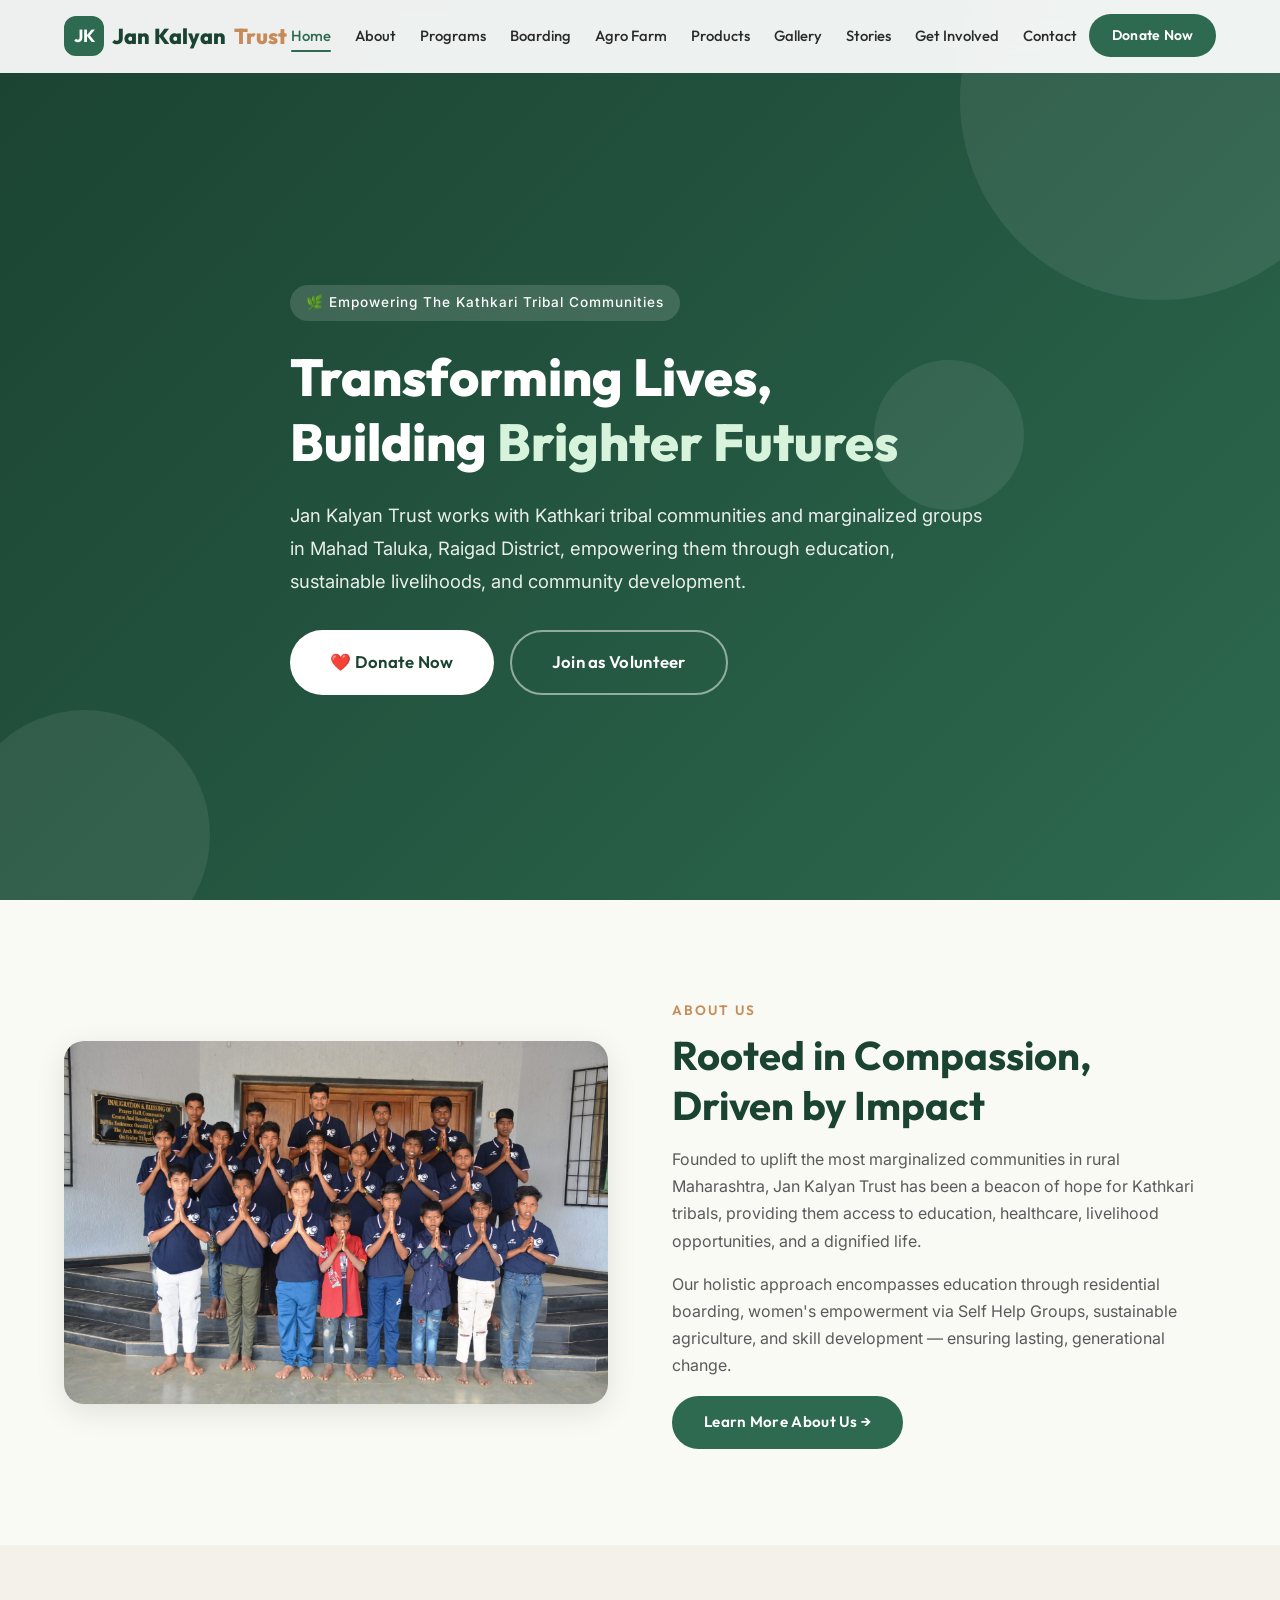
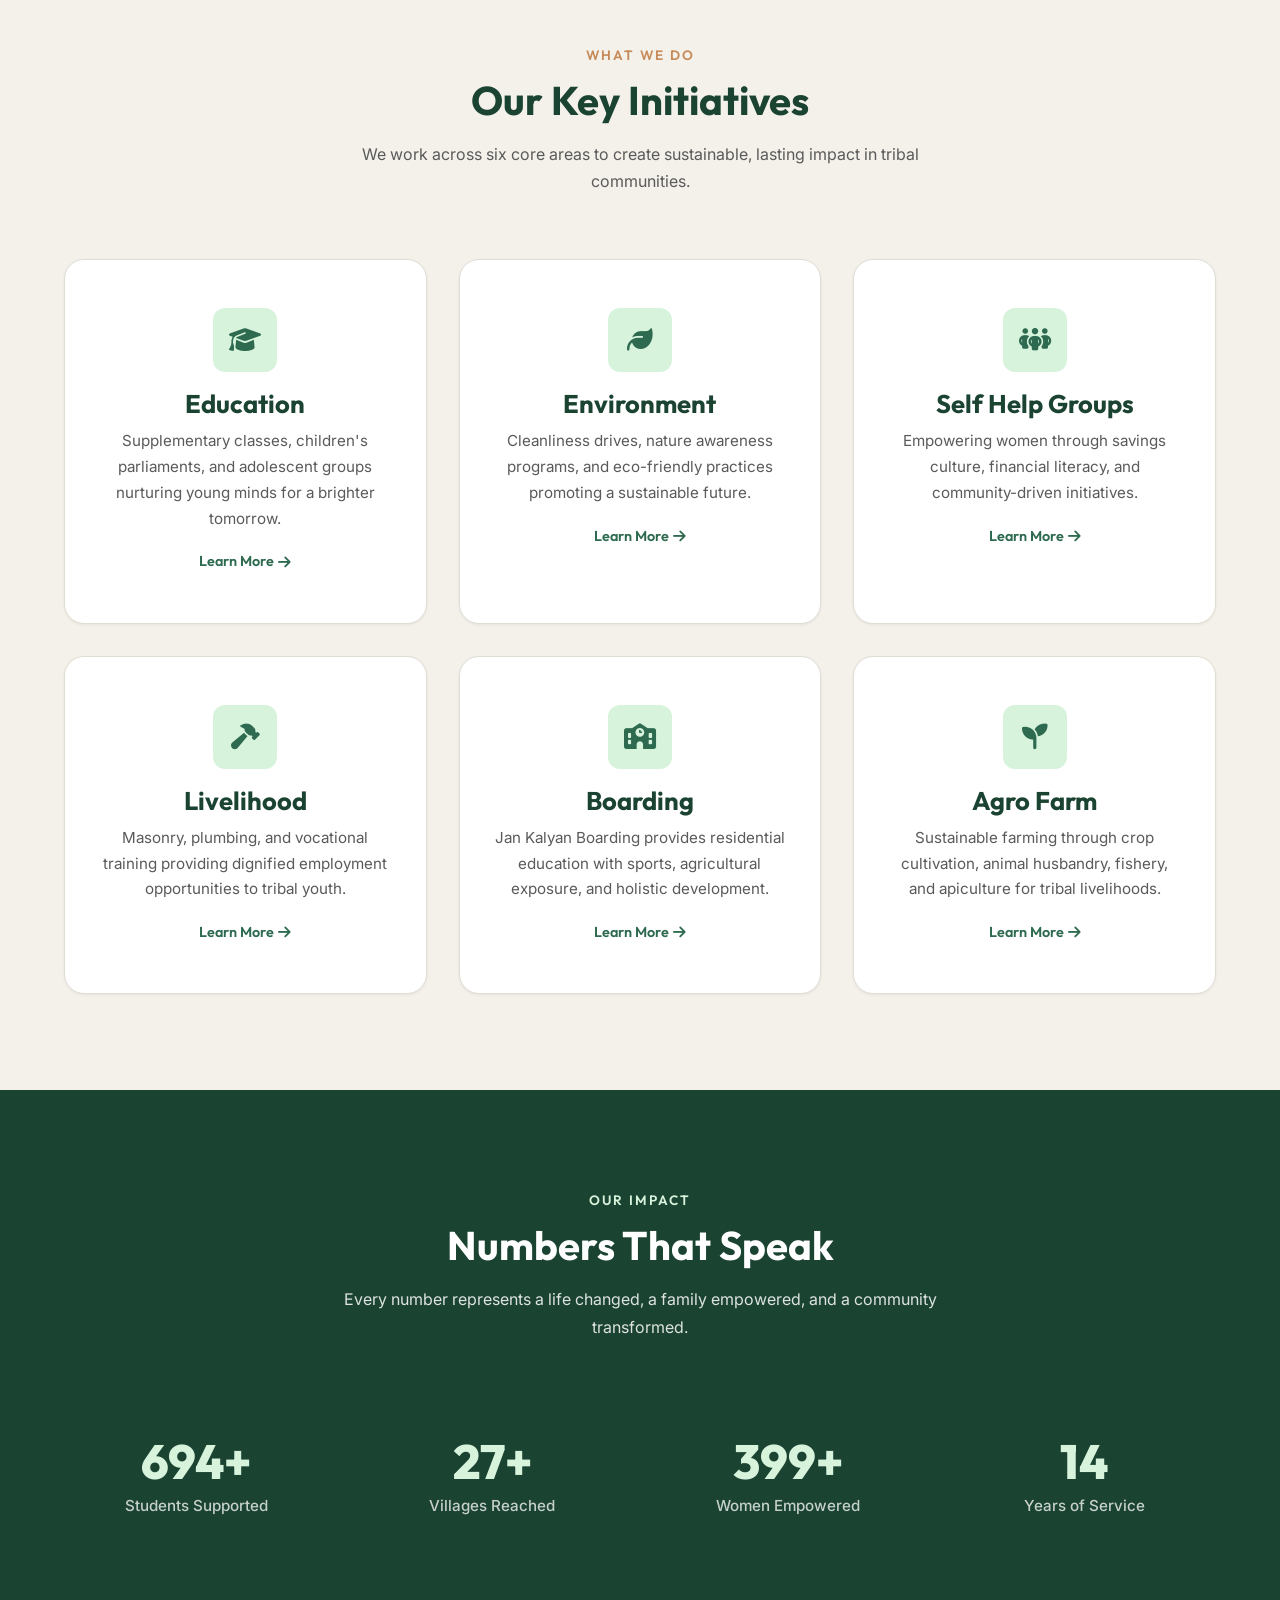
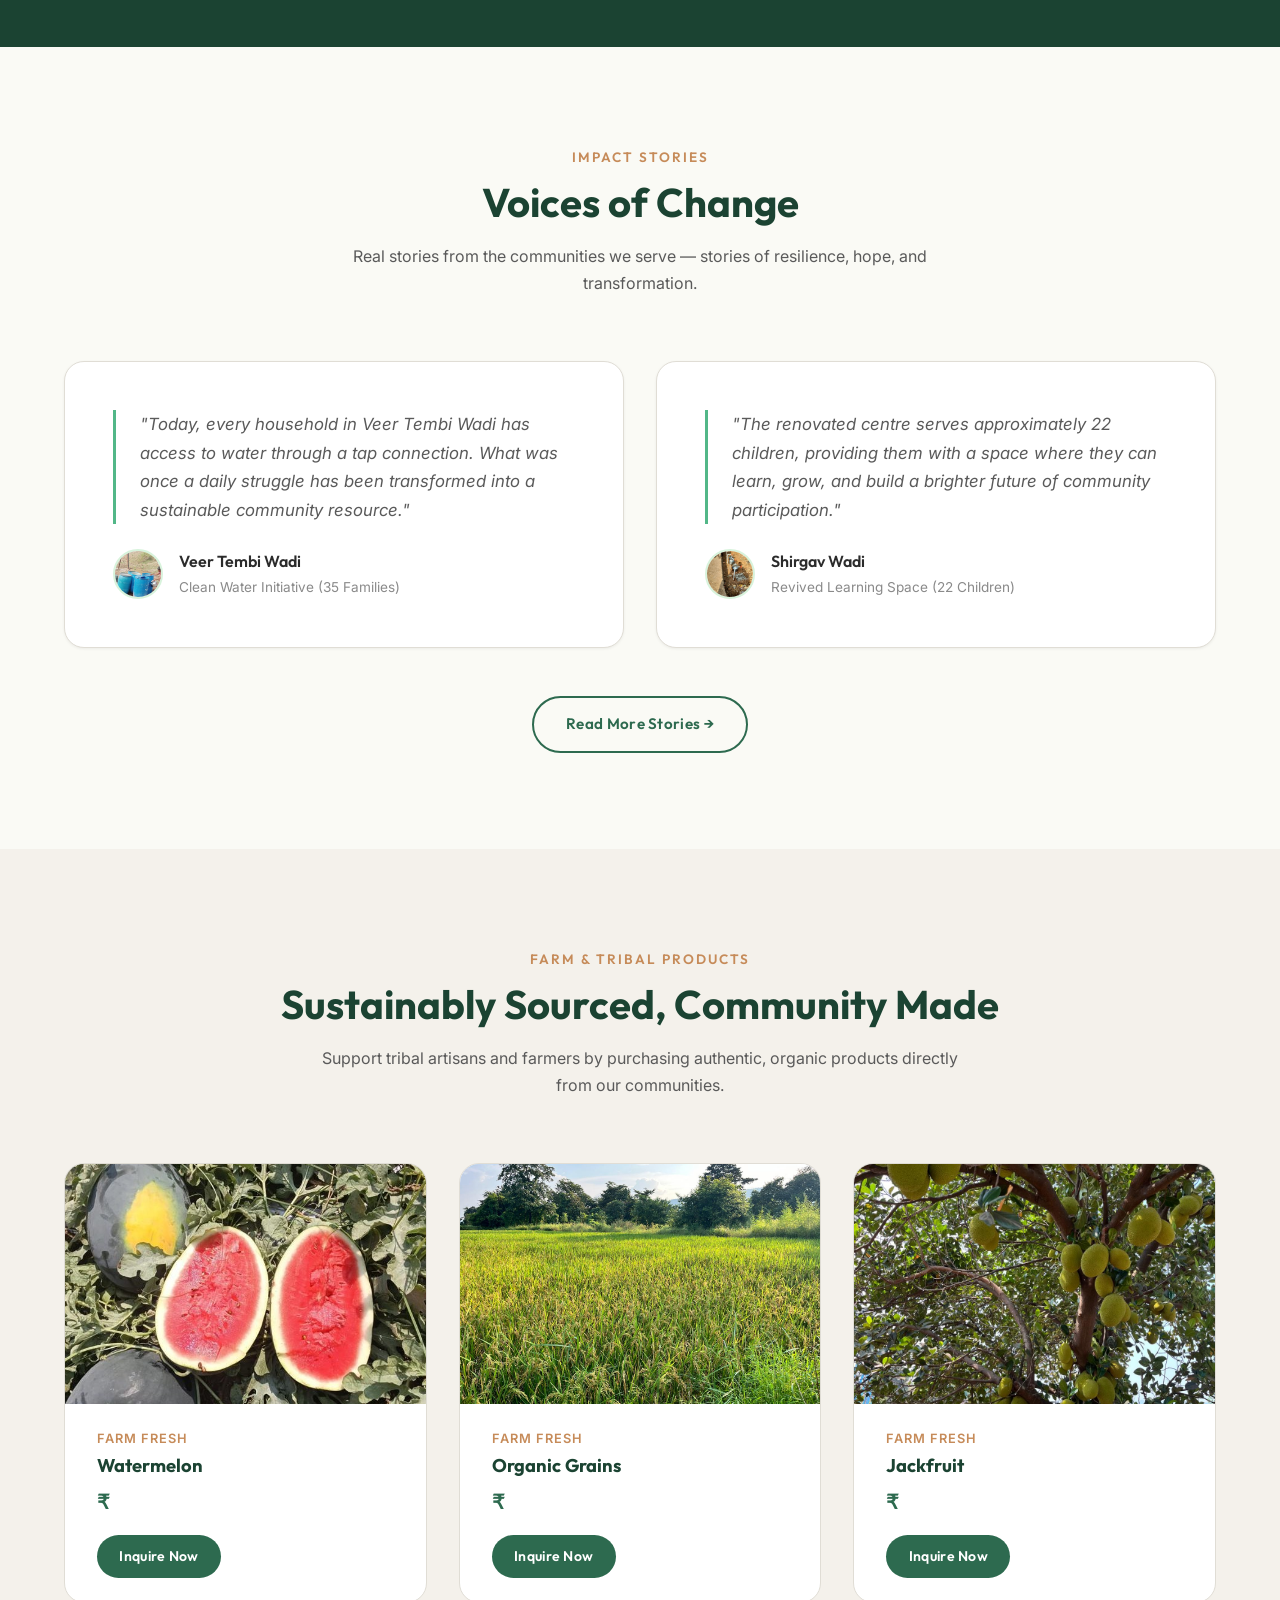
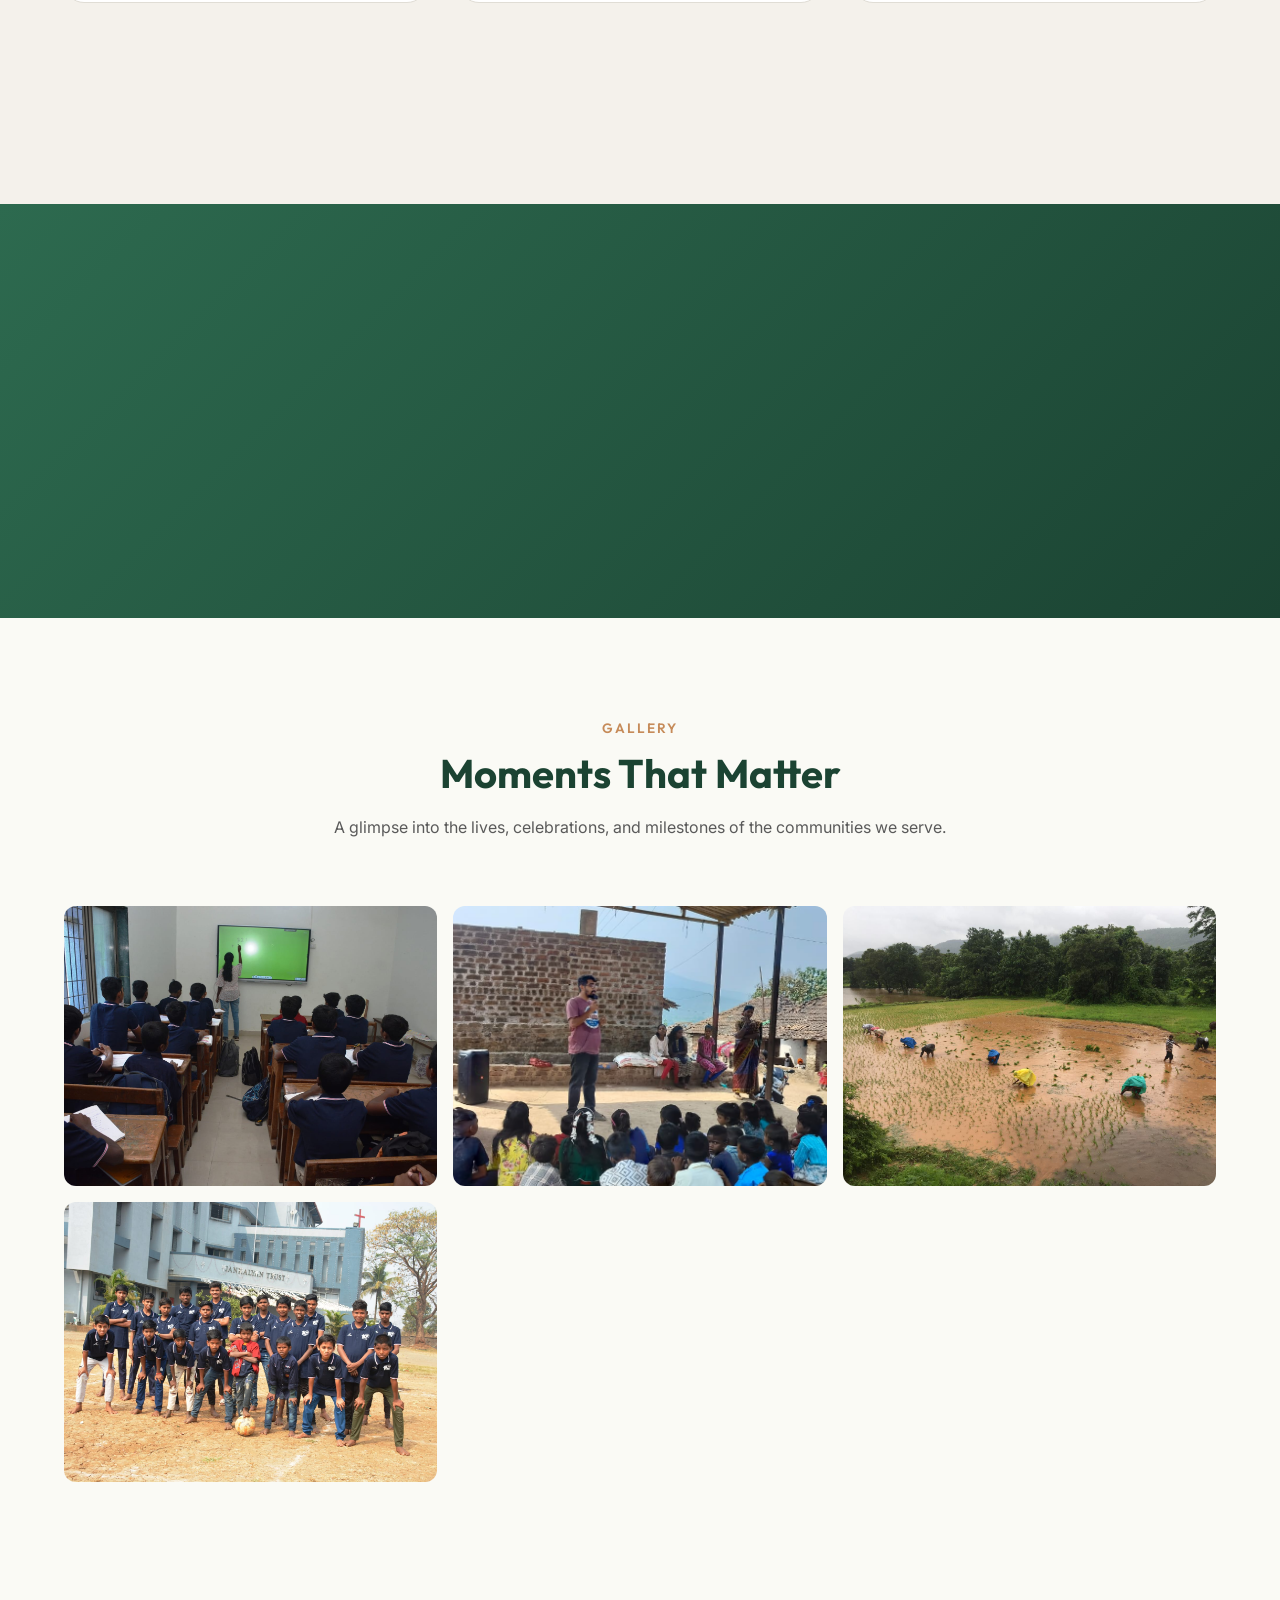
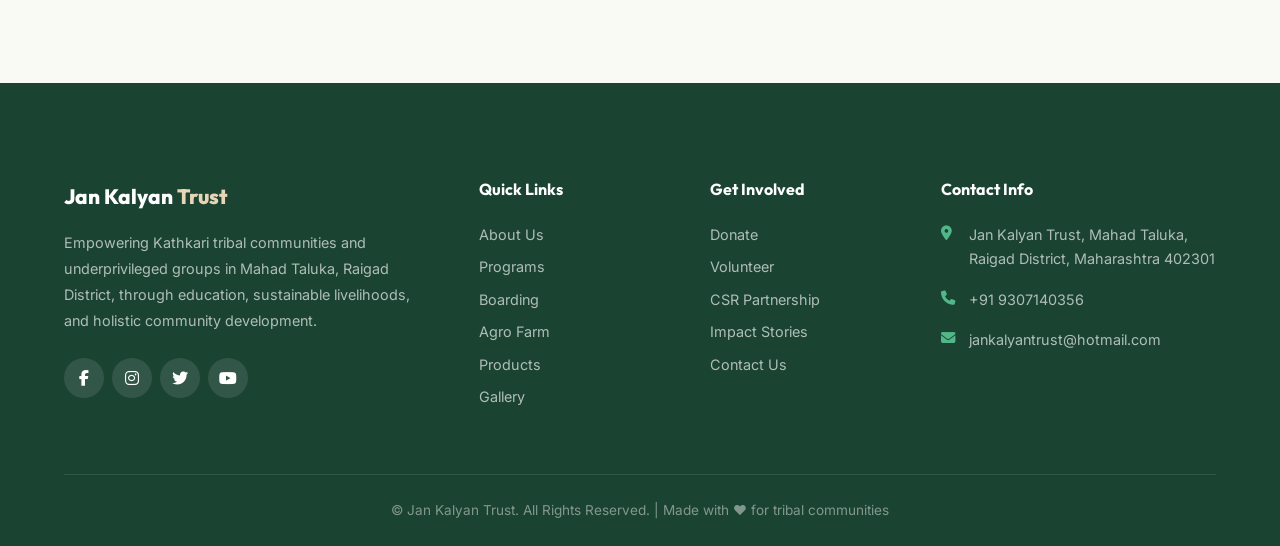
==== index.html @ ac3af52d "img added" ====
<!DOCTYPE html>
<html lang="en">

<head>
  <meta charset="UTF-8">
  <meta name="viewport" content="width=device-width, initial-scale=1.0">
  <meta name="description"
    content="Jan Kalyan Trust (JKT) — Empowering Kathkari tribal communities and underprivileged groups in Mahad, Raigad through education, livelihood, and sustainable development.">
  <title>Jan Kalyan Trust | Empowering Communities, Transforming Lives</title>
  <link rel="stylesheet" href="css/style.css">
  <link rel="stylesheet" href="https://cdnjs.cloudflare.com/ajax/libs/font-awesome/6.5.0/css/all.min.css">
</head>

<body>

  <!-- ========== NAVBAR ========== -->
  <nav class="navbar" id="navbar">
    <div class="container navbar__inner">
      <a href="index.html" class="navbar__logo">
        <div class="navbar__logo-icon">JK</div>
        Jan Kalyan <span>Trust</span>
      </a>
      <div class="navbar__links">
        <a href="index.html" class="active">Home</a>
        <a href="about.html">About</a>
        <a href="programs.html">Programs</a>
        <a href="boarding.html">Boarding</a>
        <a href="agrofarm.html">Agro Farm</a>
        <a href="products.html">Products</a>
        <a href="gallery.html">Gallery</a>
        <a href="stories.html">Stories</a>
        <a href="getinvolved.html">Get Involved</a>
        <a href="contact.html">Contact</a>
      </div>
      <a href="getinvolved.html" class="btn btn--primary btn--sm navbar__cta">Donate Now</a>
      <div class="hamburger" aria-label="Menu">
        <span></span><span></span><span></span>
      </div>
    </div>
  </nav>

  <!-- Mobile Nav -->
  <div class="mobile-overlay"></div>
  <div class="mobile-nav">
    <a href="index.html">Home</a>
    <a href="about.html">About</a>
    <a href="programs.html">Programs</a>
    <a href="boarding.html">Boarding</a>
    <a href="agrofarm.html">Agro Farm</a>
    <a href="products.html">Products</a>
    <a href="gallery.html">Gallery</a>
    <a href="stories.html">Stories</a>
    <a href="getinvolved.html">Get Involved</a>
    <a href="contact.html">Contact</a>
    <a href="getinvolved.html" class="btn btn--primary" style="margin-top:0.5rem;">Donate Now</a>
  </div>

  <!-- ========== HERO ========== -->
  <section class="hero" id="hero">
    <div class="hero__bg"
      style="background-image:url('https://images.unsplash.com/photo-1488521787991-ed7bbaae773c?w=1400&q=80');"></div>
    <div class="hero__overlay"></div>
    <div class="hero__shapes">
      <span></span><span></span><span></span>
    </div>
    <div class="container hero__content">
      <span class="hero__label">🌿 Empowering The Kathkari Tribal Communities</span>
      <h1 class="hero__title">Transforming Lives,<br>Building <em>Brighter Futures</em></h1>
      <p class="hero__desc">
        Jan Kalyan Trust works with Kathkari tribal communities and marginalized groups in Mahad Taluka,
        Raigad District, empowering them through education, sustainable livelihoods, and community development.
      </p>
      <div class="hero__actions">
        <a href="getinvolved.html" class="btn btn--white btn--lg">❤️ Donate Now</a>
        <a href="getinvolved.html#volunteer" class="btn btn--outline btn--lg"
          style="border-color:rgba(255,255,255,0.5);color:#fff;">Join as Volunteer</a>
      </div>
    </div>
  </section>

  <!-- ========== ABOUT PREVIEW ========== -->
  <section class="section" id="about-preview">
    <div class="container two-col reveal">
      <div class="two-col__img">
        <img src="./Res/Jan Kalyan hostel/1.jpeg" alt="Community gathering"> 
      </div>
      <div class="two-col__content">
        <span class="section-label">About Us</span>
        <h2>Rooted in Compassion, Driven by Impact</h2>
        <p>
          Founded to uplift the most marginalized communities in rural Maharashtra, Jan Kalyan Trust has been
          a beacon of hope for Kathkari tribals, providing them access to education, healthcare, livelihood
          opportunities, and a dignified life.
        </p>
        <p>
          Our holistic approach encompasses education through residential boarding, women's empowerment via
          Self Help Groups, sustainable agriculture, and skill development — ensuring lasting, generational change.
        </p>
        <a href="about.html" class="btn btn--primary">Learn More About Us →</a>
      </div>
    </div>
  </section>

  <!-- ========== KEY INITIATIVES ========== -->
  <section class="section section--alt" id="initiatives">
    <div class="container">
      <div class="section-header reveal">
        <span class="section-label">What We Do</span>
        <h2>Our Key Initiatives</h2>
        <p>We work across six core areas to create sustainable, lasting impact in tribal communities.</p>
      </div>
      <div class="grid-3 reveal">
        <div class="card initiative-card">
          <div class="card__icon"><i class="fas fa-graduation-cap"></i></div>
          <h3 class="card__title">Education</h3>
          <p class="card__text">Supplementary classes, children's parliaments, and adolescent groups nurturing young
            minds for a brighter tomorrow.</p>
          <a href="programs.html" class="card__link">Learn More <i class="fas fa-arrow-right"></i></a>
        </div>
        <div class="card initiative-card">
          <div class="card__icon"><i class="fas fa-leaf"></i></div>
          <h3 class="card__title">Environment</h3>
          <p class="card__text">Cleanliness drives, nature awareness programs, and eco-friendly practices promoting a
            sustainable future.</p>
          <a href="programs.html" class="card__link">Learn More <i class="fas fa-arrow-right"></i></a>
        </div>
        <div class="card initiative-card">
          <div class="card__icon"><i class="fas fa-people-group"></i></div>
          <h3 class="card__title">Self Help Groups</h3>
          <p class="card__text">Empowering women through savings culture, financial literacy, and community-driven
            initiatives.</p>
          <a href="programs.html" class="card__link">Learn More <i class="fas fa-arrow-right"></i></a>
        </div>
        <div class="card initiative-card">
          <div class="card__icon"><i class="fas fa-hammer"></i></div>
          <h3 class="card__title">Livelihood</h3>
          <p class="card__text">Masonry, plumbing, and vocational training providing dignified employment opportunities
            to tribal youth.</p>
          <a href="programs.html" class="card__link">Learn More <i class="fas fa-arrow-right"></i></a>
        </div>
        <div class="card initiative-card">
          <div class="card__icon"><i class="fas fa-school"></i></div>
          <h3 class="card__title">Boarding</h3>
          <p class="card__text">Jan Kalyan Boarding provides residential education with sports, agricultural exposure,
            and holistic development.</p>
          <a href="boarding.html" class="card__link">Learn More <i class="fas fa-arrow-right"></i></a>
        </div>
        <div class="card initiative-card">
          <div class="card__icon"><i class="fas fa-seedling"></i></div>
          <h3 class="card__title">Agro Farm</h3>
          <p class="card__text">Sustainable farming through crop cultivation, animal husbandry, fishery, and apiculture
            for tribal livelihoods.</p>
          <a href="agrofarm.html" class="card__link">Learn More <i class="fas fa-arrow-right"></i></a>
        </div>
      </div>
    </div>
  </section>

  <!-- ========== IMPACT STATS ========== -->
  <section class="section section--green" id="impact">
    <div class="container">
      <div class="section-header reveal">
        <span class="section-label" style="color:var(--clr-primary-pale);">Our Impact</span>
        <h2>Numbers That Speak</h2>
        <p>Every number represents a life changed, a family empowered, and a community transformed.</p>
      </div>
      <div class="stats reveal">
        <div class="stat">
          <div class="stat__number" data-count="850" data-suffix="+">0</div>
          <div class="stat__label">Students Supported</div>
        </div>
        <div class="stat">
          <div class="stat__number" data-count="35" data-suffix="+">0</div>
          <div class="stat__label">Villages Reached</div>
        </div>
        <div class="stat">
          <div class="stat__number" data-count="500" data-suffix="+">0</div>
          <div class="stat__label">Women Empowered</div>
        </div>
        <div class="stat">
          <div class="stat__number" data-count="18" data-suffix="">0</div>
          <div class="stat__label">Years of Service</div>
        </div>
      </div>
    </div>
  </section>

  <!-- ========== IMPACT STORIES PREVIEW ========== -->
  <section class="section" id="stories-preview">
    <div class="container">
      <div class="section-header reveal">
        <span class="section-label">Impact Stories</span>
        <h2>Voices of Change</h2>
        <p>Real stories from the communities we serve — stories of resilience, hope, and transformation.</p>
      </div>
      <div class="grid-2 reveal">
        <div class="testimonial-card">
          <div class="testimonial-card__quote">
            "Today, every household in Veer Tembi Wadi has access to water through a tap connection. What was once a daily struggle has been transformed into a sustainable community resource."
          </div>
          <div class="testimonial-card__author">
            <img src="Res/impact story sent by the social worker/IMG-20260603-WA0000.jpg.jpeg" alt="Veer Tembi Wadi Water Story"
              class="testimonial-card__avatar">
            <div>
              <div class="testimonial-card__name">Veer Tembi Wadi</div>
              <div class="testimonial-card__role">Clean Water Initiative (35 Families)</div>
            </div>
          </div>
        </div>
        <div class="testimonial-card">
          <div class="testimonial-card__quote">
            "The renovated centre serves approximately 22 children, providing them with a space where they can learn, grow, and build a brighter future of community participation."
          </div>
          <div class="testimonial-card__author">
            <img src="Res/impact story sent by the social worker/IMG-20260603-WA0004.jpg.jpeg" alt="Shirgav Wadi Learning Space"
              class="testimonial-card__avatar">
            <div>
              <div class="testimonial-card__name">Shirgav Wadi</div>
              <div class="testimonial-card__role">Revived Learning Space (22 Children)</div>
            </div>
          </div>
        </div>
      </div>
      <div class="text-center reveal" style="margin-top:var(--space-2xl);">
        <a href="stories.html" class="btn btn--outline">Read More Stories →</a>
      </div>
    </div>
  </section>

  <!-- ========== PRODUCTS PREVIEW ========== -->
  <section class="section section--alt" id="products-preview">
    <div class="container">
      <div class="section-header reveal">
        <span class="section-label">Farm & Tribal Products</span>
        <h2>Sustainably Sourced, Community Made</h2>
        <p>Support tribal artisans and farmers by purchasing authentic, organic products directly from our communities.
        </p>
      </div>
      <div class="grid-3 reveal">
        <div class="product-card">
          <img src="./Res/Jan Kalyan agro farm/4.jpeg" alt="Watermelon" class="product-card__img">
          <div class="product-card__body">
            <div class="product-card__category">Farm Fresh</div>
            <h3 class="product-card__title">Watermelon</h3>
            <div class="product-card__price">₹</div>
            <a href="products.html" class="btn btn--primary btn--sm">Inquire Now</a>
          </div>
        </div>
        <div class="product-card">
          <img src="./Res/Jan Kalyan agro farm/14.jpeg" alt="Organic Grains" class="product-card__img">
          <div class="product-card__body">
            <div class="product-card__category">Farm Fresh</div>
            <h3 class="product-card__title">Organic Grains</h3>
            <div class="product-card__price">₹</div>
            <a href="products.html" class="btn btn--primary btn--sm">Inquire Now</a>
          </div>
        </div>
        <div class="product-card">
          <img src="./Res/Jan Kalyan agro farm/35.jpeg" alt="Jackfruit" class="product-card__img">
          <div class="product-card__body">
            <div class="product-card__category">Farm Fresh</div>
            <h3 class="product-card__title">Jackfruit</h3>
            <div class="product-card__price">₹</div>
            <a href="products.html" class="btn btn--primary btn--sm">Inquire Now</a>
          </div>
        </div>
      </div>
      <div class="text-center reveal" style="margin-top:var(--space-2xl);">
        <a href="products.html" class="btn btn--outline">View All Products →</a>
      </div>
    </div>
  </section>

  <!-- ========== CTA BANNER ========== -->
  <section class="cta-banner" id="cta">
    <div class="container reveal">
      <h2>Together, We Can Create Change</h2>
      <p>Your support — whether as a donor, volunteer, or CSR partner — can transform lives in tribal communities across
        Maharashtra.</p>
      <div class="cta-banner__actions">
        <a href="getinvolved.html" class="btn btn--white btn--lg">❤️ Make a Donation</a>
        <a href="getinvolved.html#volunteer" class="btn btn--outline btn--lg"
          style="border-color:rgba(255,255,255,0.5);color:#fff;">Become a Volunteer</a>
      </div>
    </div>
  </section>

  <!-- ========== GALLERY PREVIEW ========== -->
  <section class="section" id="gallery-preview">
    <div class="container">
      <div class="section-header reveal">
        <span class="section-label">Gallery</span>
        <h2>Moments That Matter</h2>
        <p>A glimpse into the lives, celebrations, and milestones of the communities we serve.</p>
      </div>
      <div class="gallery-grid reveal">
        <div class="gallery-item">
          <img src="./Res/Jan Kalyan hostel/2.jpeg" alt="Children studying">
          <div class="gallery-item__overlay"><span>Education Programs</span></div>
        </div>
        <div class="gallery-item">
          <img src="./Res/Jan Kalyan social out reach/5.jpeg" alt="Community gathering">
          <div class="gallery-item__overlay"><span>Community Events</span></div>
        </div>
        <div class="gallery-item">
          <img src="./Res/Jan Kalyan agro farm/43.jpeg" alt="Farm activities">
          <div class="gallery-item__overlay"><span>Agro Farm</span></div>
        </div>
        <div class="gallery-item">
          <img src="./Res/Jan Kalyan hostel/3.jpeg" alt="Students">
          <div class="gallery-item__overlay"><span>Boarding School</span></div>
        </div>
      </div>
      <div class="text-center reveal" style="margin-top:var(--space-2xl);">
        <a href="gallery.html" class="btn btn--outline">View Full Gallery →</a>
      </div>
    </div>
  </section>

  <!-- ========== FOOTER ========== -->
  <footer class="footer" id="footer">
    <div class="container">
      <div class="footer__grid">
        <div>
          <div class="footer__brand">Jan Kalyan <span>Trust</span></div>
          <p class="footer__desc">
            Empowering Kathkari tribal communities and underprivileged groups in Mahad Taluka, Raigad District,
            through education, sustainable livelihoods, and holistic community development.
          </p>
          <div class="footer__social">
            <a href="#" aria-label="Facebook"><i class="fab fa-facebook-f"></i></a>
            <a href="#" aria-label="Instagram"><i class="fab fa-instagram"></i></a>
            <a href="#" aria-label="Twitter"><i class="fab fa-twitter"></i></a>
            <a href="#" aria-label="YouTube"><i class="fab fa-youtube"></i></a>
          </div>
        </div>
        <div>
          <h4>Quick Links</h4>
          <div class="footer__links">
            <a href="about.html">About Us</a>
            <a href="programs.html">Programs</a>
            <a href="boarding.html">Boarding</a>
            <a href="agrofarm.html">Agro Farm</a>
            <a href="products.html">Products</a>
            <a href="gallery.html">Gallery</a>
          </div>
        </div>
        <div>
          <h4>Get Involved</h4>
          <div class="footer__links">
            <a href="getinvolved.html">Donate</a>
            <a href="getinvolved.html#volunteer">Volunteer</a>
            <a href="getinvolved.html#csr">CSR Partnership</a>
            <a href="stories.html">Impact Stories</a>
            <a href="contact.html">Contact Us</a>
          </div>
        </div>
        <div>
          <h4>Contact Info</h4>
          <div class="footer__contact-item">
            <i class="fas fa-map-marker-alt"></i>
            <span>Jan Kalyan Trust, Mahad Taluka, Raigad District, Maharashtra 402301</span>
          </div>
          <div class="footer__contact-item">
            <i class="fas fa-phone"></i>
            <span>+91 9307140356</span>
          </div>
          <div class="footer__contact-item">
            <i class="fas fa-envelope"></i>
            <span>jankalyantrust@hotmail.com</span>
          </div>
        </div>
      </div>
      <div class="footer__bottom">
        &copy; Jan Kalyan Trust. All Rights Reserved. | Made with ❤️ for tribal communities
      </div>
    </div>
  </footer>

  <!-- Lightbox -->
  <div class="lightbox">
    <button class="lightbox__close" aria-label="Close">✕</button>
    <img src="" alt="Gallery image">
  </div>

  <!-- Back to Top -->
  <button class="back-to-top" aria-label="Back to top">
    <i class="fas fa-arrow-up"></i>
  </button>

  <script src="js/main.js"></script>
</body>

</html>
---- css/style.css ----
/* ============================================
   Jan Kalyan Trust — Design System
   ============================================ */

/* ---------- Google Fonts ---------- */
@import url('https://fonts.googleapis.com/css2?family=Outfit:wght@300;400;500;600;700;800&family=Inter:wght@300;400;500;600;700&display=swap');

/* ---------- CSS Custom Properties ---------- */
:root {
  /* Primary palette */
  --clr-primary: #2D6A4F;
  --clr-primary-dark: #1B4332;
  --clr-primary-light: #52B788;
  --clr-primary-pale: #D8F3DC;

  /* Accent / warm tones */
  --clr-accent: #C68B59;
  --clr-accent-light: #E8D5B7;
  --clr-accent-dark: #8B5E3C;

  /* Neutrals */
  --clr-white: #FFFFFF;
  --clr-bg: #FAFAF5;
  --clr-bg-alt: #F4F1EB;
  --clr-text: #2B2B2B;
  --clr-text-light: #5A5A5A;
  --clr-text-muted: #8A8A8A;
  --clr-border: #E0DDD5;

  /* Semantic */
  --clr-success: #40916C;
  --clr-danger: #D64045;

  /* Typography */
  --ff-heading: 'Outfit', sans-serif;
  --ff-body: 'Inter', sans-serif;

  /* Spacing */
  --space-xs: 0.25rem;
  --space-sm: 0.5rem;
  --space-md: 1rem;
  --space-lg: 1.5rem;
  --space-xl: 2rem;
  --space-2xl: 3rem;
  --space-3xl: 4rem;
  --space-4xl: 6rem;

  /* Radius */
  --radius-sm: 6px;
  --radius-md: 12px;
  --radius-lg: 20px;
  --radius-full: 50%;

  /* Shadows */
  --shadow-sm: 0 1px 3px rgba(0,0,0,0.06);
  --shadow-md: 0 4px 12px rgba(0,0,0,0.08);
  --shadow-lg: 0 8px 30px rgba(0,0,0,0.10);
  --shadow-xl: 0 16px 48px rgba(0,0,0,0.12);

  /* Transitions */
  --transition: 0.3s ease;
  --transition-slow: 0.5s ease;

  /* Container */
  --container-max: 1200px;
  --container-narrow: 900px;
}

/* ---------- Reset & Base ---------- */
*, *::before, *::after { box-sizing: border-box; margin: 0; padding: 0; }

html {
  scroll-behavior: smooth;
  font-size: 16px;
}

body {
  font-family: var(--ff-body);
  color: var(--clr-text);
  background: var(--clr-bg);
  line-height: 1.7;
  -webkit-font-smoothing: antialiased;
  overflow-x: hidden;
}

img { max-width: 100%; height: auto; display: block; }
a { text-decoration: none; color: inherit; transition: var(--transition); }
ul, ol { list-style: none; }
button { cursor: pointer; border: none; background: none; font-family: inherit; }
input, textarea, select { font-family: inherit; font-size: 1rem; }

/* ---------- Typography ---------- */
h1, h2, h3, h4, h5, h6 {
  font-family: var(--ff-heading);
  font-weight: 700;
  line-height: 1.25;
  color: var(--clr-primary-dark);
}
h1 { font-size: clamp(2rem, 5vw, 3.25rem); }
h2 { font-size: clamp(1.6rem, 4vw, 2.5rem); }
h3 { font-size: clamp(1.2rem, 3vw, 1.6rem); }
h4 { font-size: 1.15rem; }

p { margin-bottom: var(--space-md); color: var(--clr-text-light); }

/* ---------- Utility Classes ---------- */
.container {
  width: 90%;
  max-width: var(--container-max);
  margin: 0 auto;
}


.section {
  padding: var(--space-4xl) 0;
}
.section--alt { background: var(--clr-bg-alt); }
.section--green { background: var(--clr-primary-dark); color: var(--clr-white); }
.section--green h2,
.section--green h3,
.section--green h4 { color: var(--clr-white); }
.section--green p { color: rgba(255,255,255,0.85); }

.section-header {
  text-align: center;
  margin-bottom: var(--space-3xl);
}
.section-header p {
  max-width: 640px;
  margin: var(--space-md) auto 0;
}
.section-label {
  display: inline-block;
  font-family: var(--ff-heading);
  font-weight: 600;
  font-size: 0.85rem;
  letter-spacing: 2px;
  text-transform: uppercase;
  color: var(--clr-accent);
  margin-bottom: var(--space-sm);
}

.stats-header {
  font-family: var(--ff-heading);
  font-weight: 800;
  font-size: clamp(1.8rem, 4vw, 2.5rem);
  color: var(--clr-accent);
  margin-bottom: var(--space-sm);
}

.text-center { text-align: center; }
.text-white { color: var(--clr-white) !important; }
.mb-0 { margin-bottom: 0 !important; }

/* ---------- Buttons ---------- */
.btn {
  display: inline-flex;
  align-items: center;
  gap: var(--space-sm);
  padding: 0.85rem 2rem;
  border-radius: 50px;
  font-family: var(--ff-heading);
  font-weight: 600;
  font-size: 0.95rem;
  letter-spacing: 0.3px;
  transition: var(--transition);
  white-space: nowrap;
}
.btn--primary {
  background: var(--clr-primary);
  color: var(--clr-white);
}
.btn--primary:hover {
  background: var(--clr-primary-dark);
  transform: translateY(-2px);
  box-shadow: var(--shadow-md);
}
.btn--outline {
  border: 2px solid var(--clr-primary);
  color: var(--clr-primary);
  background: transparent;
}
.btn--outline:hover {
  background: var(--clr-primary);
  color: var(--clr-white);
  transform: translateY(-2px);
}
.btn--accent {
  background: var(--clr-accent);
  color: var(--clr-white);
}
.btn--accent:hover {
  background: var(--clr-accent-dark);
  transform: translateY(-2px);
  box-shadow: var(--shadow-md);
}
.btn--white {
  background: var(--clr-white);
  color: var(--clr-primary-dark);
}
.btn--white:hover {
  background: var(--clr-primary-pale);
  transform: translateY(-2px);
}
.btn--sm { padding: 0.6rem 1.4rem; font-size: 0.875rem; }
.btn--lg { padding: 1rem 2.5rem; font-size: 1.05rem; }

/* ---------- Navbar ---------- */
.navbar {
  position: fixed;
  top: 0;
  left: 0;
  width: 100%;
  z-index: 1000;
  background: rgba(255,255,255,0.92);
  backdrop-filter: blur(12px);
  -webkit-backdrop-filter: blur(12px);
  border-bottom: 1px solid transparent;
  transition: var(--transition);
}
.navbar.scrolled {
  border-bottom-color: var(--clr-border);
  box-shadow: var(--shadow-sm);
}
.navbar__inner {
  display: flex;
  align-items: center;
  justify-content: space-between;
  padding: 0.9rem 0;
}
.navbar__logo {
  display: flex;
  align-items: center;
  gap: var(--space-sm);
  font-family: var(--ff-heading);
  font-weight: 800;
  font-size: 1.35rem;
  color: var(--clr-primary-dark);
}
.navbar__logo span { color: var(--clr-accent); }
.navbar__logo-icon {
  width: 40px;
  height: 40px;
  background: var(--clr-primary);
  color: var(--clr-white);
  border-radius: var(--radius-md);
  display: flex;
  align-items: center;
  justify-content: center;
  font-size: 1.1rem;
  font-weight: 700;
}
.navbar__links {
  display: flex;
  align-items: center;
  gap: var(--space-lg);
}
.navbar__links a {
  font-family: var(--ff-heading);
  font-weight: 500;
  font-size: 0.925rem;
  color: var(--clr-text);
  position: relative;
}
.navbar__links a::after {
  content: '';
  position: absolute;
  bottom: -4px;
  left: 0;
  width: 0;
  height: 2px;
  background: var(--clr-primary);
  border-radius: 2px;
  transition: var(--transition);
}
.navbar__links a:hover,
.navbar__links a.active { color: var(--clr-primary); }
.navbar__links a:hover::after,
.navbar__links a.active::after { width: 100%; }
.navbar__cta { margin-left: var(--space-sm); }

/* Hamburger */
.hamburger {
  display: none;
  flex-direction: column;
  gap: 5px;
  width: 28px;
  cursor: pointer;
  z-index: 1100;
}
.hamburger span {
  display: block;
  height: 3px;
  background: var(--clr-primary-dark);
  border-radius: 3px;
  transition: var(--transition);
}
.hamburger.active span:nth-child(1) { transform: translateY(8px) rotate(45deg); }
.hamburger.active span:nth-child(2) { opacity: 0; }
.hamburger.active span:nth-child(3) { transform: translateY(-8px) rotate(-45deg); }

/* Mobile nav */
.mobile-nav {
  position: fixed;
  top: 0;
  right: -100%;
  width: 80%;
  max-width: 360px;
  height: 100vh;
  background: var(--clr-white);
  z-index: 1050;
  padding: 5rem var(--space-xl) var(--space-xl);
  display: flex;
  flex-direction: column;
  gap: var(--space-lg);
  transition: var(--transition-slow);
  box-shadow: var(--shadow-xl);
}
.mobile-nav.active { right: 0; }
.mobile-nav a {
  font-family: var(--ff-heading);
  font-weight: 500;
  font-size: 1.1rem;
  color: var(--clr-text);
  padding: var(--space-sm) 0;
  border-bottom: 1px solid var(--clr-border);
}
.mobile-nav a:hover { color: var(--clr-primary); }
.mobile-overlay {
  position: fixed;
  inset: 0;
  background: rgba(0,0,0,0.4);
  z-index: 1040;
  opacity: 0;
  visibility: hidden;
  transition: var(--transition);
}
.mobile-overlay.active { opacity: 1; visibility: visible; }

/* ---------- Hero ---------- */
.hero {
  position: relative;
  min-height: 100vh;
  display: flex;
  align-items: center;
  background: linear-gradient(135deg, var(--clr-primary-dark) 0%, var(--clr-primary) 100%);
  overflow: hidden;
  padding-top: 80px;
}
.hero__bg {
  position: absolute;
  inset: 0;
  background-size: cover;
  background-position: center;
  opacity: 0.2;
}
.hero__overlay {
  position: absolute;
  inset: 0;
  background: linear-gradient(135deg, rgba(27,67,50,0.85), rgba(45,106,79,0.7));
}
.hero__content {
  position: relative;
  z-index: 2;
  max-width: 700px;
  color: var(--clr-white);
  padding: var(--space-3xl) 0;
}
.hero__label {
  display: inline-block;
  background: rgba(255,255,255,0.15);
  padding: 0.4rem 1rem;
  border-radius: 50px;
  font-size: 0.85rem;
  font-weight: 500;
  letter-spacing: 1px;
  margin-bottom: var(--space-lg);
  backdrop-filter: blur(4px);
}
.hero__title {
  color: var(--clr-white);
  margin-bottom: var(--space-lg);
  font-weight: 800;
}
.hero__title em {
  font-style: normal;
  color: var(--clr-primary-pale);
}
.hero__desc {
  font-size: 1.15rem;
  line-height: 1.8;
  color: rgba(255,255,255,0.9);
  margin-bottom: var(--space-xl);
}
.hero__actions {
  display: flex;
  flex-wrap: wrap;
  gap: var(--space-md);
}
.hero__shapes {
  position: absolute;
  inset: 0;
  z-index: 1;
  overflow: hidden;
  pointer-events: none;
}
.hero__shapes span {
  position: absolute;
  border-radius: var(--radius-full);
  opacity: 0.08;
  background: var(--clr-white);
}
.hero__shapes span:nth-child(1) { width: 400px; height: 400px; top: -100px; right: -80px; }
.hero__shapes span:nth-child(2) { width: 250px; height: 250px; bottom: -60px; left: -40px; }
.hero__shapes span:nth-child(3) { width: 150px; height: 150px; top: 40%; right: 20%; }

/* Page header (inner pages) */
.page-header {
  background: linear-gradient(135deg, var(--clr-primary-dark), var(--clr-primary));
  padding: 8rem 0 3.5rem;
  text-align: center;
  position: relative;
  overflow: hidden;
}
.page-header h1 { color: var(--clr-white); margin-bottom: var(--space-sm); }
.page-header p { color: rgba(255,255,255,0.8); font-size: 1.1rem; max-width: 600px; margin: 0 auto; }
.page-header .breadcrumb {
  margin-top: var(--space-md);
  font-size: 0.9rem;
  color: rgba(255,255,255,0.6);
}
.page-header .breadcrumb a { color: var(--clr-primary-pale); }
.page-header .breadcrumb a:hover { color: var(--clr-white); }

/* ---------- Cards ---------- */
.card {
  background: var(--clr-white);
  border-radius: var(--radius-lg);
  overflow: hidden;
  box-shadow: var(--shadow-sm);
  transition: var(--transition);
  border: 1px solid var(--clr-border);
}
.card:hover {
  transform: translateY(-6px);
  box-shadow: var(--shadow-lg);
  border-color: transparent;
}
.card__img {
  width: 100%;
  height: 220px;
  object-fit: cover;
}
.card__body {
  padding: var(--space-lg) var(--space-xl);
}
.card__icon {
  width: 56px;
  height: 56px;
  border-radius: var(--radius-md);
  background: var(--clr-primary-pale);
  color: var(--clr-primary);
  display: flex;
  align-items: center;
  justify-content: center;
  font-size: 1.4rem;
  margin-bottom: var(--space-md);
}
.card__title {
  margin-bottom: var(--space-sm);
}
.card__text {
  font-size: 0.95rem;
  margin-bottom: var(--space-md);
}
.card__link {
  font-family: var(--ff-heading);
  font-weight: 600;
  font-size: 0.9rem;
  color: var(--clr-primary);
  display: inline-flex;
  align-items: center;
  gap: var(--space-xs);
}
.card__link:hover { gap: var(--space-sm); color: var(--clr-primary-dark); }

/* Initiative card (icon-based) */
.initiative-card {
  text-align: center;
  padding: var(--space-2xl) var(--space-xl);
}
.initiative-card .card__icon {
  margin: 0 auto var(--space-md);
  width: 64px;
  height: 64px;
  font-size: 1.6rem;
}

/* ---------- Grid Layouts ---------- */
.grid-2 { display: grid; grid-template-columns: repeat(2, 1fr); gap: var(--space-xl); }
.grid-3 { display: grid; grid-template-columns: repeat(3, 1fr); gap: var(--space-xl); }
.grid-4 { display: grid; grid-template-columns: repeat(4, 1fr); gap: var(--space-xl); }

/* Centered variant — centers incomplete last row */
.grid-3--center {
  display: flex;
  flex-wrap: wrap;
  justify-content: center;
  gap: var(--space-xl);
}
.grid-3--center > * {
  width: calc((100% - 2 * var(--space-xl)) / 3);
  min-width: 280px;
}

/* ---------- Stats ---------- */
.stats {
  display: grid;
  grid-template-columns: repeat(4, 1fr);
  gap: var(--space-xl);
}
.stat {
  text-align: center;
  padding: var(--space-xl);
}
.stat__number {
  font-family: var(--ff-heading);
  font-size: clamp(2rem, 4vw, 3rem);
  font-weight: 800;
  color: var(--clr-primary-pale);
  line-height: 1;
  margin-bottom: var(--space-sm);
}
.stat__label {
  font-size: 0.95rem;
  color: rgba(255,255,255,0.75);
  font-weight: 500;
}

/* ---------- CTA Banner ---------- */
.cta-banner {
  background: linear-gradient(135deg, var(--clr-primary), var(--clr-primary-dark));
  padding: var(--space-4xl) 0;
  text-align: center;
  position: relative;
  overflow: hidden;
}
.cta-banner h2 { color: var(--clr-white); margin-bottom: var(--space-md); }
.cta-banner p { color: rgba(255,255,255,0.85); max-width: 600px; margin: 0 auto var(--space-xl); font-size: 1.1rem; }
.cta-banner__actions { display: flex; gap: var(--space-md); justify-content: center; flex-wrap: wrap; }

/* ---------- Testimonial Cards ---------- */
.testimonial-card {
  background: var(--clr-white);
  border-radius: var(--radius-lg);
  padding: var(--space-2xl);
  box-shadow: var(--shadow-sm);
  border: 1px solid var(--clr-border);
  transition: var(--transition);
}
.testimonial-card:hover {
  box-shadow: var(--shadow-lg);
  transform: translateY(-4px);
}
.testimonial-card__quote {
  font-size: 1.05rem;
  font-style: italic;
  color: var(--clr-text-light);
  margin-bottom: var(--space-lg);
  position: relative;
  padding-left: var(--space-lg);
  border-left: 3px solid var(--clr-primary-light);
}
.testimonial-card__author {
  display: flex;
  align-items: center;
  gap: var(--space-md);
}
.testimonial-card__avatar {
  width: 50px;
  height: 50px;
  border-radius: var(--radius-full);
  object-fit: cover;
  border: 2px solid var(--clr-primary-pale);
}
.testimonial-card__name {
  font-family: var(--ff-heading);
  font-weight: 600;
  font-size: 1rem;
}
.testimonial-card__role {
  font-size: 0.85rem;
  color: var(--clr-text-muted);
}

/* ---------- Product Card ---------- */
.product-card {
  background: var(--clr-white);
  border-radius: var(--radius-lg);
  overflow: hidden;
  border: 1px solid var(--clr-border);
  transition: var(--transition);
}
.product-card:hover {
  transform: translateY(-6px);
  box-shadow: var(--shadow-lg);
}
.product-card__img {
  width: 100%;
  height: 240px;
  object-fit: cover;
}
.product-card__body {
  padding: var(--space-lg) var(--space-xl);
}
.product-card__category {
  font-size: 0.8rem;
  font-weight: 600;
  text-transform: uppercase;
  letter-spacing: 1px;
  color: var(--clr-accent);
  margin-bottom: var(--space-xs);
}
.product-card__title {
  font-size: 1.15rem;
  margin-bottom: var(--space-sm);
}
.product-card__price {
  font-family: var(--ff-heading);
  font-weight: 700;
  font-size: 1.25rem;
  color: var(--clr-primary);
  margin-bottom: var(--space-md);
}
.product-card__actions {
  display: flex;
  gap: var(--space-sm);
}

/* ---------- Forms ---------- */
.form-group {
  margin-bottom: var(--space-lg);
}
.form-group label {
  display: block;
  font-family: var(--ff-heading);
  font-weight: 500;
  font-size: 0.9rem;
  margin-bottom: var(--space-sm);
  color: var(--clr-text);
}
.form-control {
  width: 100%;
  padding: 0.85rem 1.1rem;
  border: 1.5px solid var(--clr-border);
  border-radius: var(--radius-md);
  background: var(--clr-white);
  font-size: 0.95rem;
  transition: var(--transition);
  color: var(--clr-text);
}
.form-control:focus {
  outline: none;
  border-color: var(--clr-primary);
  box-shadow: 0 0 0 3px rgba(45,106,79,0.12);
}
.form-control.error { border-color: var(--clr-danger); }
.error-message {
  font-size: 0.82rem;
  color: var(--clr-danger);
  margin-top: var(--space-xs);
  display: none;
}
.form-control.error + .error-message { display: block; }
textarea.form-control { min-height: 140px; resize: vertical; }

/* ---------- Gallery ---------- */
.gallery-grid {
  display: grid;
  grid-template-columns: repeat(auto-fill, minmax(280px, 1fr));
  gap: var(--space-md);
}
.gallery-item {
  border-radius: var(--radius-md);
  overflow: hidden;
  position: relative;
  cursor: pointer;
  aspect-ratio: 4/3;
}
.gallery-item img {
  width: 100%;
  height: 100%;
  object-fit: cover;
  transition: var(--transition-slow);
}
.gallery-item:hover img { transform: scale(1.08); }
.gallery-item__overlay {
  position: absolute;
  inset: 0;
  background: linear-gradient(to top, rgba(27,67,50,0.7), transparent);
  opacity: 0;
  transition: var(--transition);
  display: flex;
  align-items: flex-end;
  padding: var(--space-lg);
}
.gallery-item:hover .gallery-item__overlay { opacity: 1; }
.gallery-item__overlay span {
  color: var(--clr-white);
  font-family: var(--ff-heading);
  font-weight: 600;
}

/* Lightbox */
.lightbox {
  position: fixed;
  inset: 0;
  z-index: 2000;
  background: rgba(0,0,0,0.92);
  display: flex;
  align-items: center;
  justify-content: center;
  opacity: 0;
  visibility: hidden;
  transition: var(--transition);
}
.lightbox.active { opacity: 1; visibility: visible; }
.lightbox img {
  max-width: 90%;
  max-height: 85vh;
  border-radius: var(--radius-md);
}
.lightbox__close {
  position: absolute;
  top: 1.5rem;
  right: 1.5rem;
  width: 48px;
  height: 48px;
  background: rgba(255,255,255,0.15);
  border-radius: var(--radius-full);
  color: var(--clr-white);
  font-size: 1.5rem;
  display: flex;
  align-items: center;
  justify-content: center;
  cursor: pointer;
  transition: var(--transition);
}
.lightbox__close:hover { background: rgba(255,255,255,0.3); }

/* ---------- Timeline ---------- */
.timeline {
  position: relative;
  padding-left: 40px;
}
.timeline::before {
  content: '';
  position: absolute;
  left: 15px;
  top: 0;
  bottom: 0;
  width: 2px;
  background: var(--clr-primary-pale);
}
.timeline__item {
  position: relative;
  margin-bottom: var(--space-2xl);
}
.timeline__item::before {
  content: '';
  position: absolute;
  left: -33px;
  top: 6px;
  width: 14px;
  height: 14px;
  border-radius: var(--radius-full);
  background: var(--clr-primary);
  border: 3px solid var(--clr-primary-pale);
}
.timeline__title { margin-bottom: var(--space-sm); }

/* ---------- Two-Col Layout ---------- */
.two-col {
  display: grid;
  grid-template-columns: 1fr 1fr;
  gap: var(--space-3xl);
  align-items: center;
}
.two-col--reverse .two-col__content { order: -1; }
.two-col__img {
  border-radius: var(--radius-lg);
  overflow: hidden;
  box-shadow: var(--shadow-lg);
}
.two-col__img img { width: 100%; height: 100%; object-fit: cover; }
.two-col__content h2 { margin-bottom: var(--space-md); }

/* ---------- Feature List ---------- */
.feature-list { display: flex; flex-direction: column; gap: var(--space-md); }
.feature-list__item {
  display: flex;
  gap: var(--space-md);
  align-items: flex-start;
}
.feature-list__icon {
  width: 44px;
  height: 44px;
  min-width: 44px;
  border-radius: var(--radius-md);
  background: var(--clr-primary-pale);
  color: var(--clr-primary);
  display: flex;
  align-items: center;
  justify-content: center;
  font-size: 1.1rem;
}
.feature-list__text h4 { margin-bottom: var(--space-xs); }
.feature-list__text p { font-size: 0.9rem; margin-bottom: 0; }

/* ---------- Map ---------- */
.map-placeholder {
  width: 100%;
  height: 400px;
  border-radius: var(--radius-lg);
  overflow: hidden;
  background: var(--clr-bg-alt);
  display: flex;
  align-items: center;
  justify-content: center;
  border: 1px solid var(--clr-border);
}
.map-placeholder iframe {
  width: 100%;
  height: 100%;
  border: 0;
}

/* ---------- Footer ---------- */
.footer {
  background: var(--clr-primary-dark);
  color: rgba(255,255,255,0.8);
  padding: var(--space-4xl) 0 0;
}
.footer__grid {
  display: grid;
  grid-template-columns: 2fr 1fr 1fr 1.5fr;
  gap: var(--space-2xl);
}
.footer__brand {
  font-family: var(--ff-heading);
  font-weight: 800;
  font-size: 1.3rem;
  color: var(--clr-white);
  margin-bottom: var(--space-md);
}
.footer__brand span { color: var(--clr-accent-light); }
.footer__desc {
  font-size: 0.9rem;
  line-height: 1.8;
  color: rgba(255,255,255,0.65);
  margin-bottom: var(--space-lg);
}
.footer__social {
  display: flex;
  gap: var(--space-sm);
}
.footer__social a {
  width: 40px;
  height: 40px;
  border-radius: var(--radius-full);
  background: rgba(255,255,255,0.1);
  color: var(--clr-white);
  display: flex;
  align-items: center;
  justify-content: center;
  font-size: 1rem;
  transition: var(--transition);
}
.footer__social a:hover {
  background: var(--clr-primary-light);
  transform: translateY(-2px);
}
.footer h4 { color: var(--clr-white); font-size: 1rem; margin-bottom: var(--space-lg); }
.footer__links { display: flex; flex-direction: column; gap: var(--space-sm); }
.footer__links a {
  font-size: 0.9rem;
  color: rgba(255,255,255,0.65);
}
.footer__links a:hover { color: var(--clr-white); }
.footer__contact-item {
  display: flex;
  gap: var(--space-sm);
  margin-bottom: var(--space-md);
  font-size: 0.9rem;
  color: rgba(255,255,255,0.65);
}
.footer__contact-item i { color: var(--clr-primary-light); min-width: 20px; margin-top: 3px; }
.footer__bottom {
  margin-top: var(--space-3xl);
  padding: var(--space-lg) 0;
  border-top: 1px solid rgba(255,255,255,0.1);
  text-align: center;
  font-size: 0.85rem;
  color: rgba(255,255,255,0.45);
}

/* ---------- Scroll Reveal ---------- */
.reveal {
  opacity: 0;
  transform: translateY(30px);
  transition: opacity 0.7s ease, transform 0.7s ease;
}
.reveal.visible {
  opacity: 1;
  transform: translateY(0);
}

/* ---------- Back to Top ---------- */
.back-to-top {
  position: fixed;
  bottom: 2rem;
  right: 2rem;
  width: 48px;
  height: 48px;
  border-radius: var(--radius-full);
  background: var(--clr-primary);
  color: var(--clr-white);
  display: flex;
  align-items: center;
  justify-content: center;
  font-size: 1.2rem;
  box-shadow: var(--shadow-md);
  opacity: 0;
  visibility: hidden;
  transition: var(--transition);
  z-index: 900;
  cursor: pointer;
}
.back-to-top.visible { opacity: 1; visibility: visible; }
.back-to-top:hover { background: var(--clr-primary-dark); transform: translateY(-3px); }

/* ---------- Story Specific Custom Styles ---------- */
.story-media-group {
  display: flex;
  flex-direction: column;
  gap: var(--space-md);
}
.story-media-group__main {
  border-radius: var(--radius-lg);
  overflow: hidden;
  box-shadow: var(--shadow-lg);
  aspect-ratio: 16/10;
}
.story-media-group__main img {
  width: 100%;
  height: 100%;
  object-fit: cover;
  transition: var(--transition-slow);
}
.story-media-group__main:hover img {
  transform: scale(1.03);
}
.story-media-group__thumbs {
  display: grid;
  grid-template-columns: 1fr 1fr;
  gap: var(--space-md);
}
.story-media-group__thumb {
  border-radius: var(--radius-md);
  overflow: hidden;
  box-shadow: var(--shadow-sm);
  aspect-ratio: 4/3;
}
.story-media-group__thumb img {
  width: 100%;
  height: 100%;
  object-fit: cover;
  transition: var(--transition-slow);
}
.story-media-group__thumb:hover img {
  transform: scale(1.05);
}
.story-media-group__caption {
  font-size: 0.825rem;
  color: var(--clr-text-muted);
  margin-top: var(--space-xs);
  text-align: center;
  font-style: italic;
  font-weight: 500;
}
.story-blockquote {
  font-size: 1.15rem;
  font-style: italic;
  color: var(--clr-primary-dark);
  border-left: 4px solid var(--clr-accent);
  padding-left: var(--space-md);
  margin: var(--space-lg) 0;
  font-family: var(--ff-heading);
  font-weight: 500;
  line-height: 1.6;
}

@media (min-width: 769px) {
  .two-col--image-left .two-col__img { order: -1; }
}

/* ---------- Responsive ---------- */
@media (max-width: 1024px) {
  .grid-4 { grid-template-columns: repeat(2, 1fr); }
  .stats { grid-template-columns: repeat(2, 1fr); }
  .footer__grid { grid-template-columns: 1fr 1fr; }
  .two-col { gap: var(--space-xl); }
}

@media (max-width: 768px) {
  .section { padding: var(--space-3xl) 0; }
  .navbar__links, .navbar__cta { display: none; }
  .hamburger { display: flex; }
  .grid-2, .grid-3, .grid-4 { grid-template-columns: 1fr; }
  .grid-3--center > * { width: 100%; min-width: 0; }
  .stats { grid-template-columns: 1fr 1fr; }
  .two-col { grid-template-columns: 1fr; }
  .two-col--reverse .two-col__content { order: 0; }
  .two-col__img { max-height: 350px; }
  .two-col__img.story-media-group { max-height: none; }
  .footer__grid { grid-template-columns: 1fr; }
  .hero__content { padding: var(--space-xl) 0; }
  .page-header { padding: 6.5rem 0 2.5rem; }
}

@media (max-width: 480px) {
  .container { width: 92%; }
  .section { padding: var(--space-2xl) 0; }
  .hero { min-height: auto; padding: 6rem 0 3rem; }
  .hero__actions { flex-direction: column; }
  .stats { grid-template-columns: 1fr; }
  .btn { padding: 0.75rem 1.6rem; font-size: 0.9rem; }
}
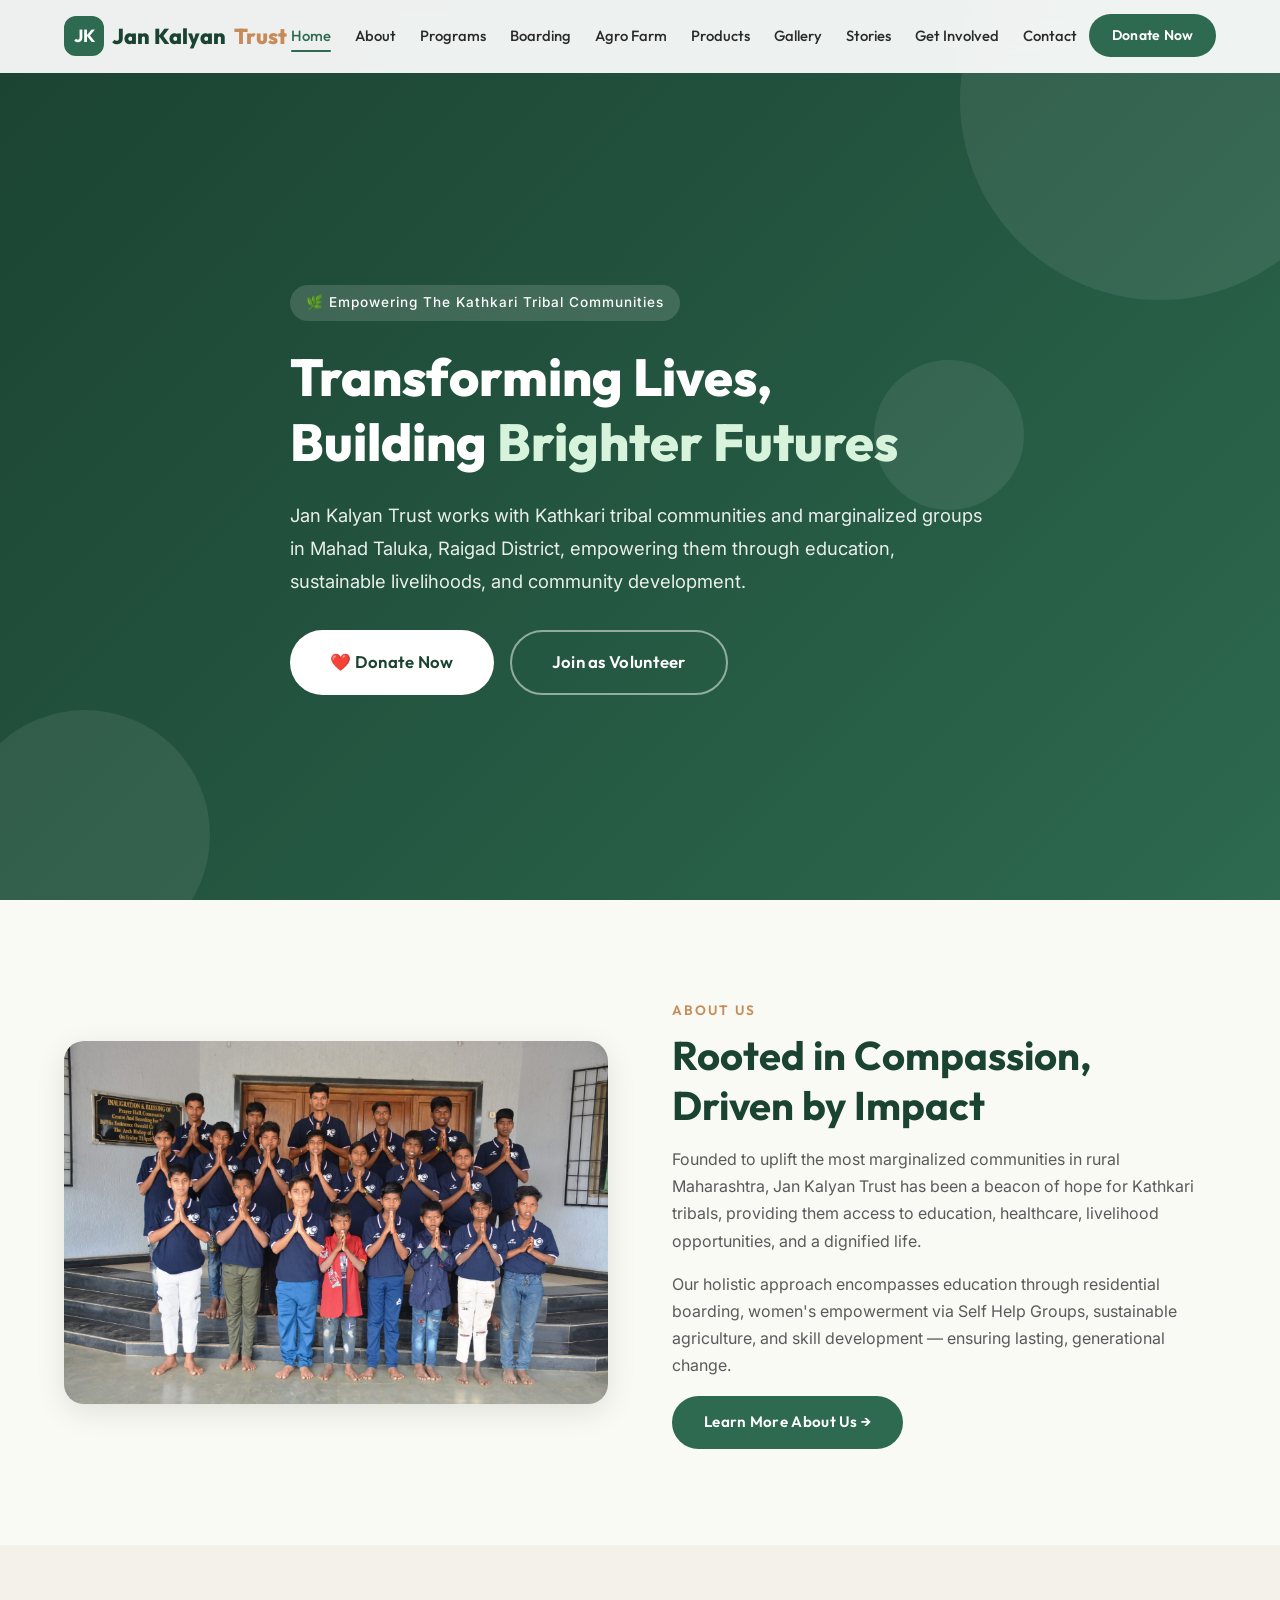
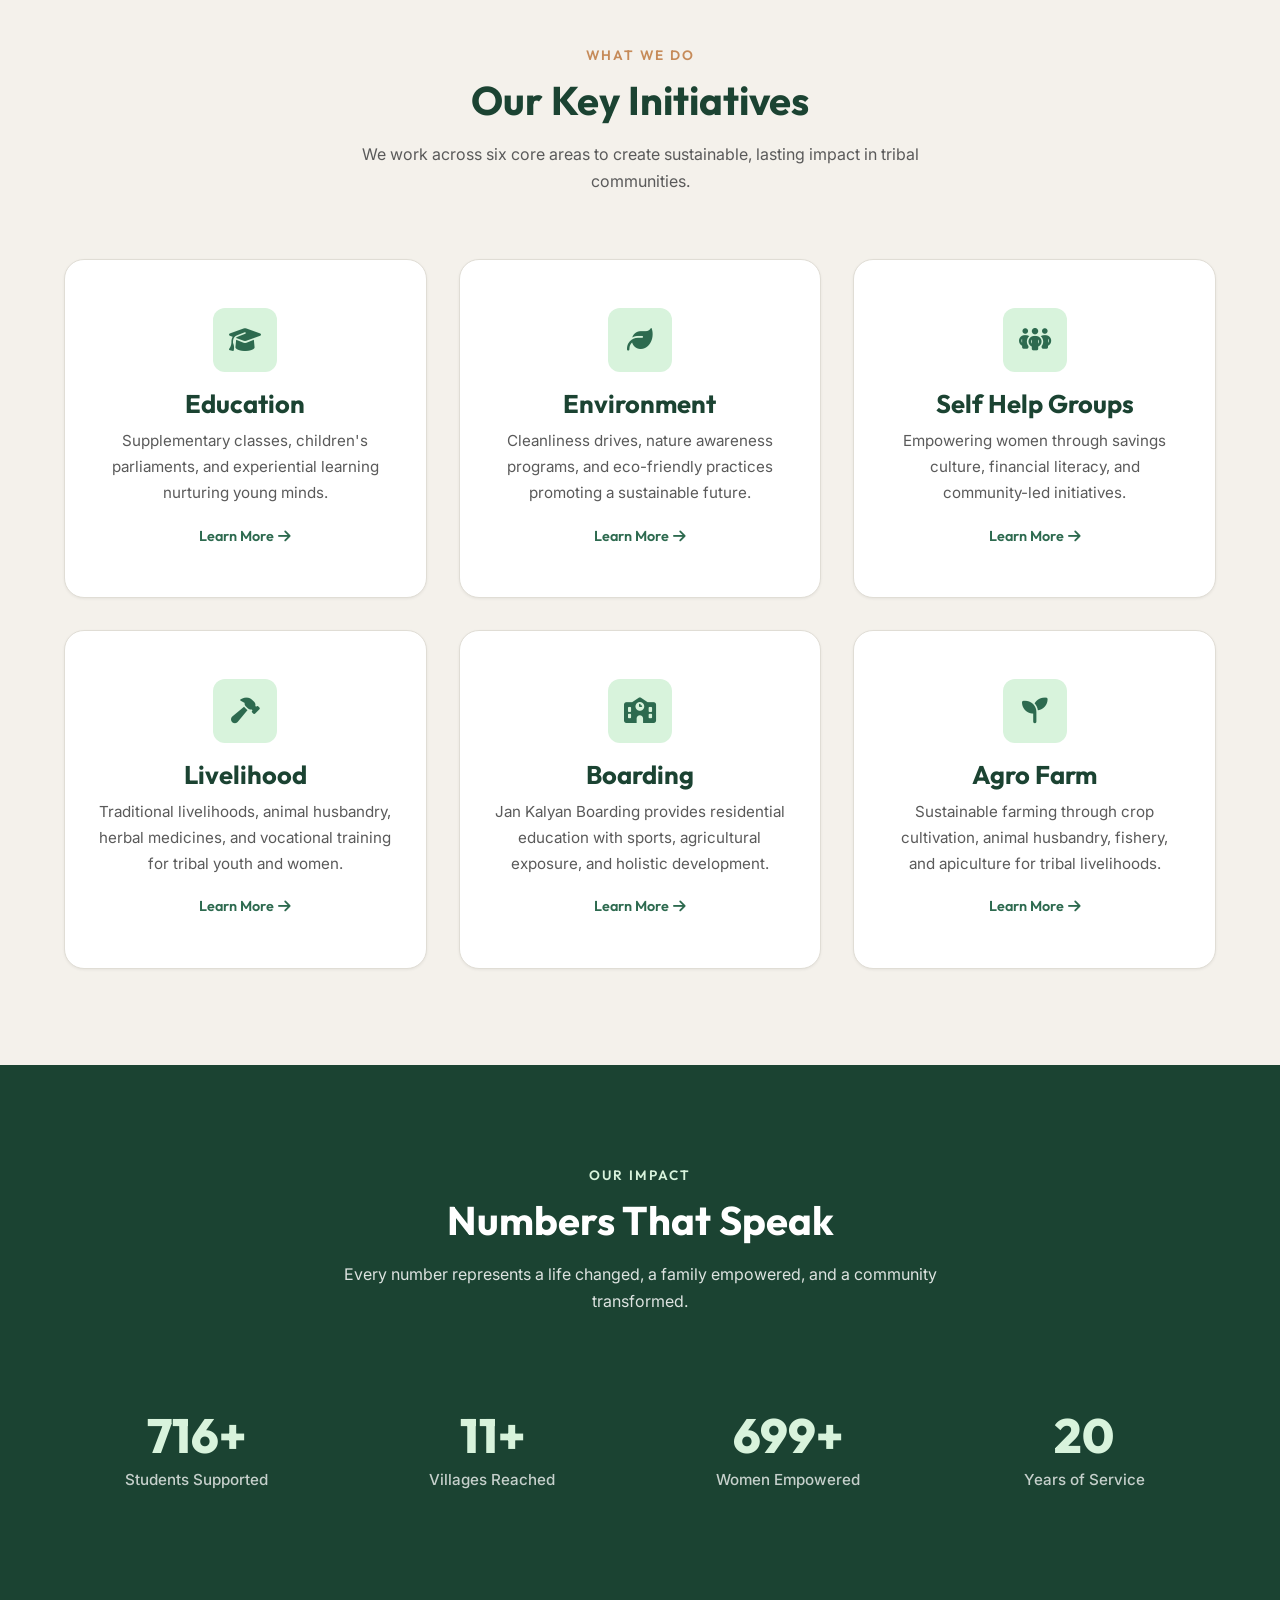
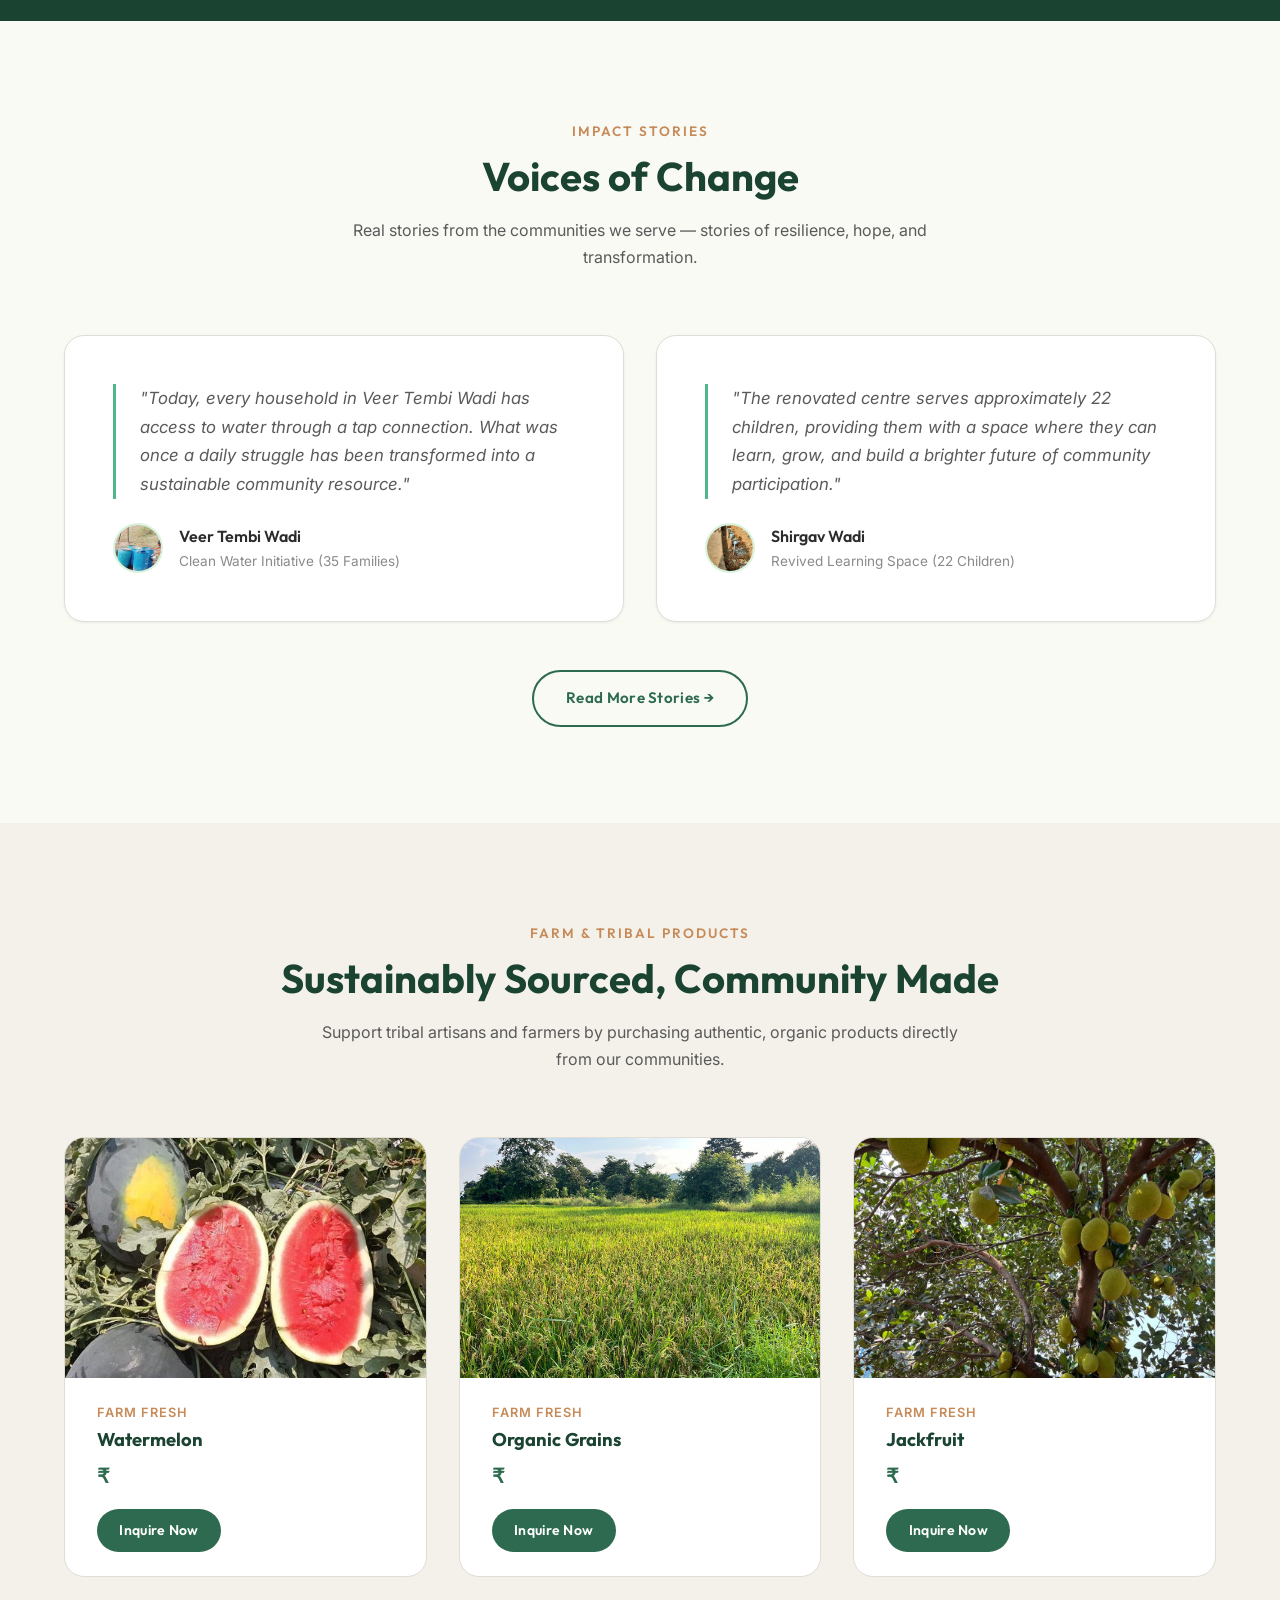
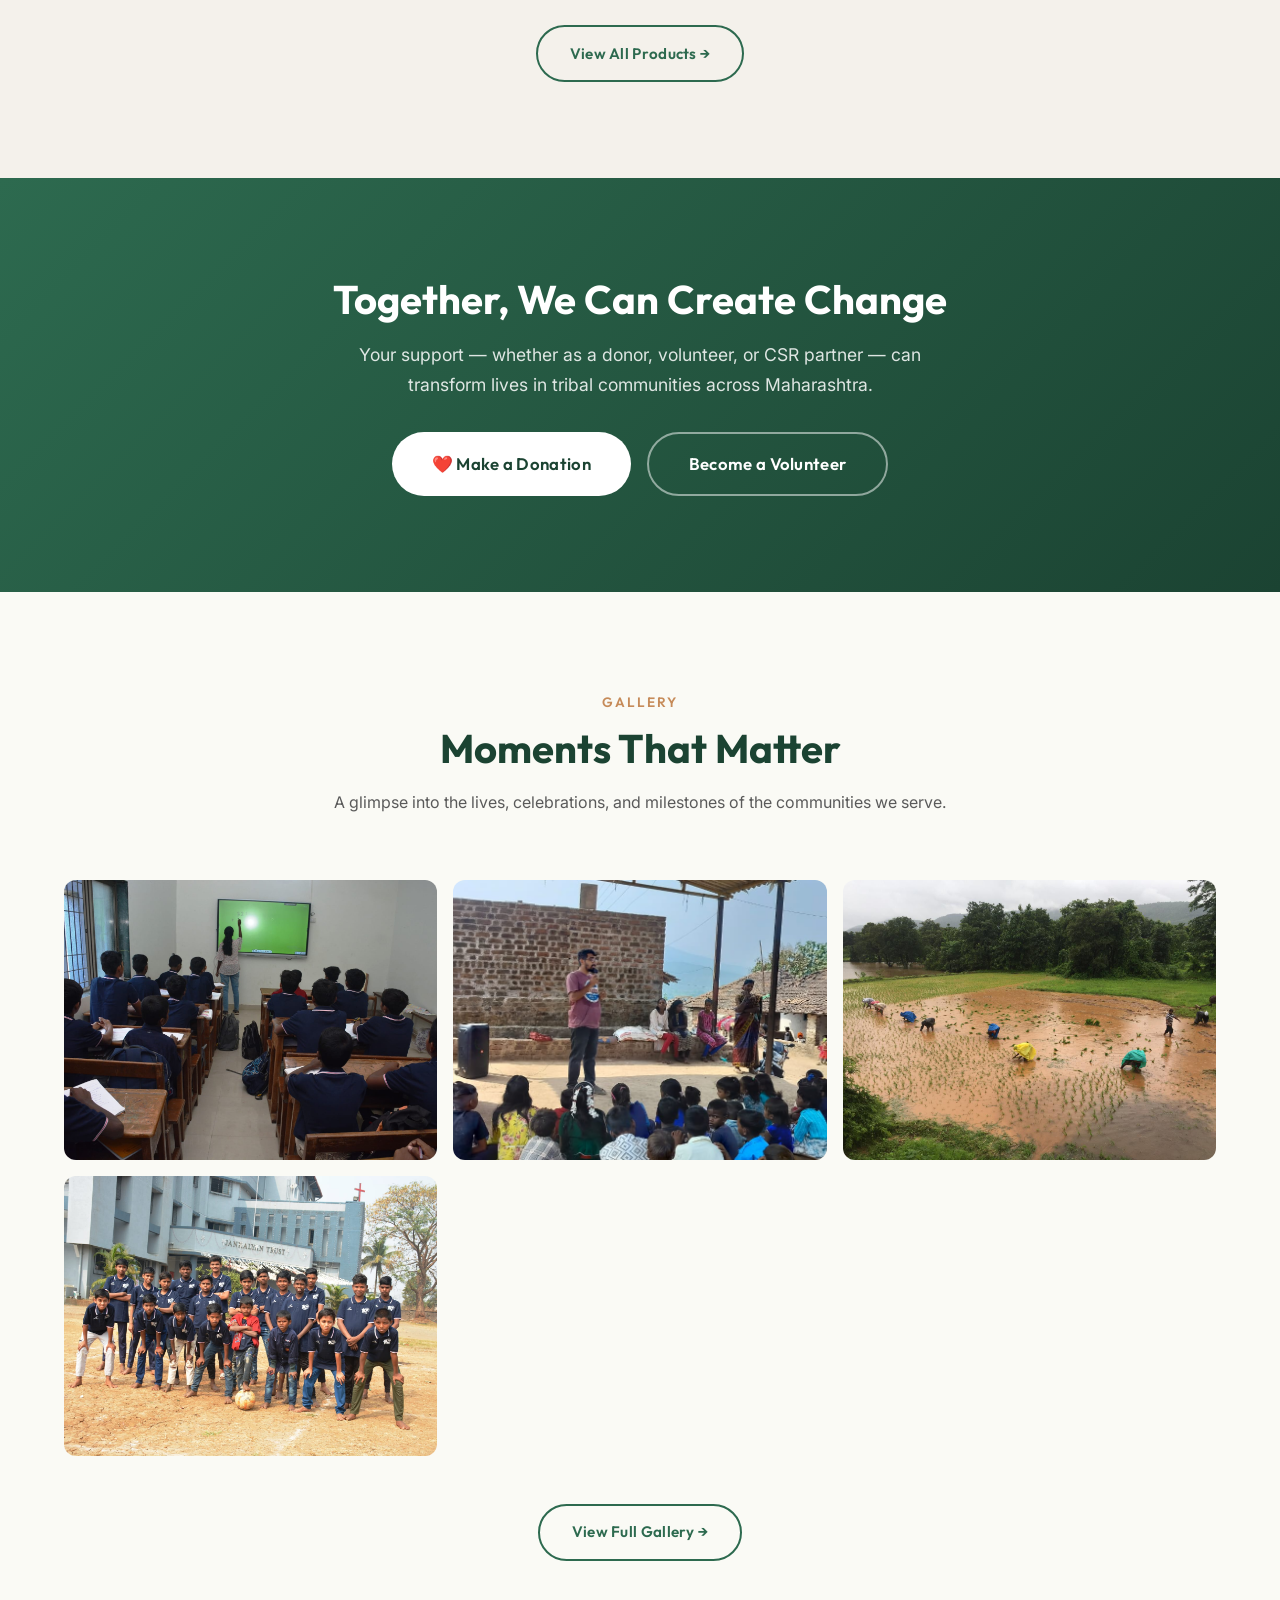
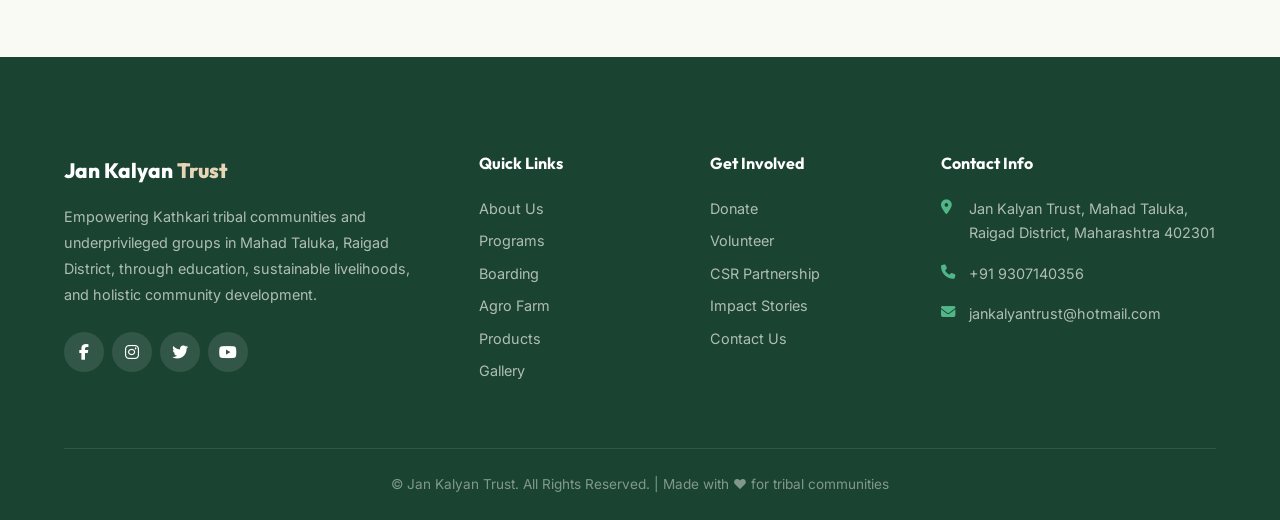
==== commit f72a9d05: "Changed made" ====
--- a/index.html
+++ b/index.html
@@ -113,43 +113,37 @@
         <div class="card initiative-card">
           <div class="card__icon"><i class="fas fa-graduation-cap"></i></div>
           <h3 class="card__title">Education</h3>
-          <p class="card__text">Supplementary classes, children's parliaments, and adolescent groups nurturing young
-            minds for a brighter tomorrow.</p>
-          <a href="programs.html" class="card__link">Learn More <i class="fas fa-arrow-right"></i></a>
+          <p class="card__text">Supplementary classes, children's parliaments, and experiential learning nurturing young minds.</p>
+          <a href="programs.html#education" class="card__link">Learn More <i class="fas fa-arrow-right"></i></a>
         </div>
         <div class="card initiative-card">
           <div class="card__icon"><i class="fas fa-leaf"></i></div>
           <h3 class="card__title">Environment</h3>
-          <p class="card__text">Cleanliness drives, nature awareness programs, and eco-friendly practices promoting a
-            sustainable future.</p>
-          <a href="programs.html" class="card__link">Learn More <i class="fas fa-arrow-right"></i></a>
+          <p class="card__text">Cleanliness drives, nature awareness programs, and eco-friendly practices promoting a sustainable future.</p>
+          <a href="programs.html#environment" class="card__link">Learn More <i class="fas fa-arrow-right"></i></a>
         </div>
         <div class="card initiative-card">
           <div class="card__icon"><i class="fas fa-people-group"></i></div>
           <h3 class="card__title">Self Help Groups</h3>
-          <p class="card__text">Empowering women through savings culture, financial literacy, and community-driven
-            initiatives.</p>
-          <a href="programs.html" class="card__link">Learn More <i class="fas fa-arrow-right"></i></a>
+          <p class="card__text">Empowering women through savings culture, financial literacy, and community-led initiatives.</p>
+          <a href="programs.html#shg" class="card__link">Learn More <i class="fas fa-arrow-right"></i></a>
         </div>
         <div class="card initiative-card">
           <div class="card__icon"><i class="fas fa-hammer"></i></div>
           <h3 class="card__title">Livelihood</h3>
-          <p class="card__text">Masonry, plumbing, and vocational training providing dignified employment opportunities
-            to tribal youth.</p>
-          <a href="programs.html" class="card__link">Learn More <i class="fas fa-arrow-right"></i></a>
+          <p class="card__text">Traditional livelihoods, animal husbandry, herbal medicines, and vocational training for tribal youth and women.</p>
+          <a href="programs.html#livelihood" class="card__link">Learn More <i class="fas fa-arrow-right"></i></a>
         </div>
         <div class="card initiative-card">
           <div class="card__icon"><i class="fas fa-school"></i></div>
           <h3 class="card__title">Boarding</h3>
-          <p class="card__text">Jan Kalyan Boarding provides residential education with sports, agricultural exposure,
-            and holistic development.</p>
+          <p class="card__text">Jan Kalyan Boarding provides residential education with sports, agricultural exposure, and holistic development.</p>
           <a href="boarding.html" class="card__link">Learn More <i class="fas fa-arrow-right"></i></a>
         </div>
         <div class="card initiative-card">
           <div class="card__icon"><i class="fas fa-seedling"></i></div>
           <h3 class="card__title">Agro Farm</h3>
-          <p class="card__text">Sustainable farming through crop cultivation, animal husbandry, fishery, and apiculture
-            for tribal livelihoods.</p>
+          <p class="card__text">Sustainable farming through crop cultivation, animal husbandry, fishery, and apiculture for tribal livelihoods.</p>
           <a href="agrofarm.html" class="card__link">Learn More <i class="fas fa-arrow-right"></i></a>
         </div>
       </div>
@@ -166,19 +160,19 @@
       </div>
       <div class="stats reveal">
         <div class="stat">
-          <div class="stat__number" data-count="850" data-suffix="+">0</div>
+          <div class="stat__number" data-count="1000" data-suffix="+">0</div>
           <div class="stat__label">Students Supported</div>
         </div>
         <div class="stat">
-          <div class="stat__number" data-count="35" data-suffix="+">0</div>
+          <div class="stat__number" data-count="16" data-suffix="+">0</div>
           <div class="stat__label">Villages Reached</div>
         </div>
         <div class="stat">
-          <div class="stat__number" data-count="500" data-suffix="+">0</div>
+          <div class="stat__number" data-count="1000" data-suffix="+">0</div>
           <div class="stat__label">Women Empowered</div>
         </div>
         <div class="stat">
-          <div class="stat__number" data-count="18" data-suffix="">0</div>
+          <div class="stat__number" data-count="29" data-suffix="">0</div>
           <div class="stat__label">Years of Service</div>
         </div>
       </div>
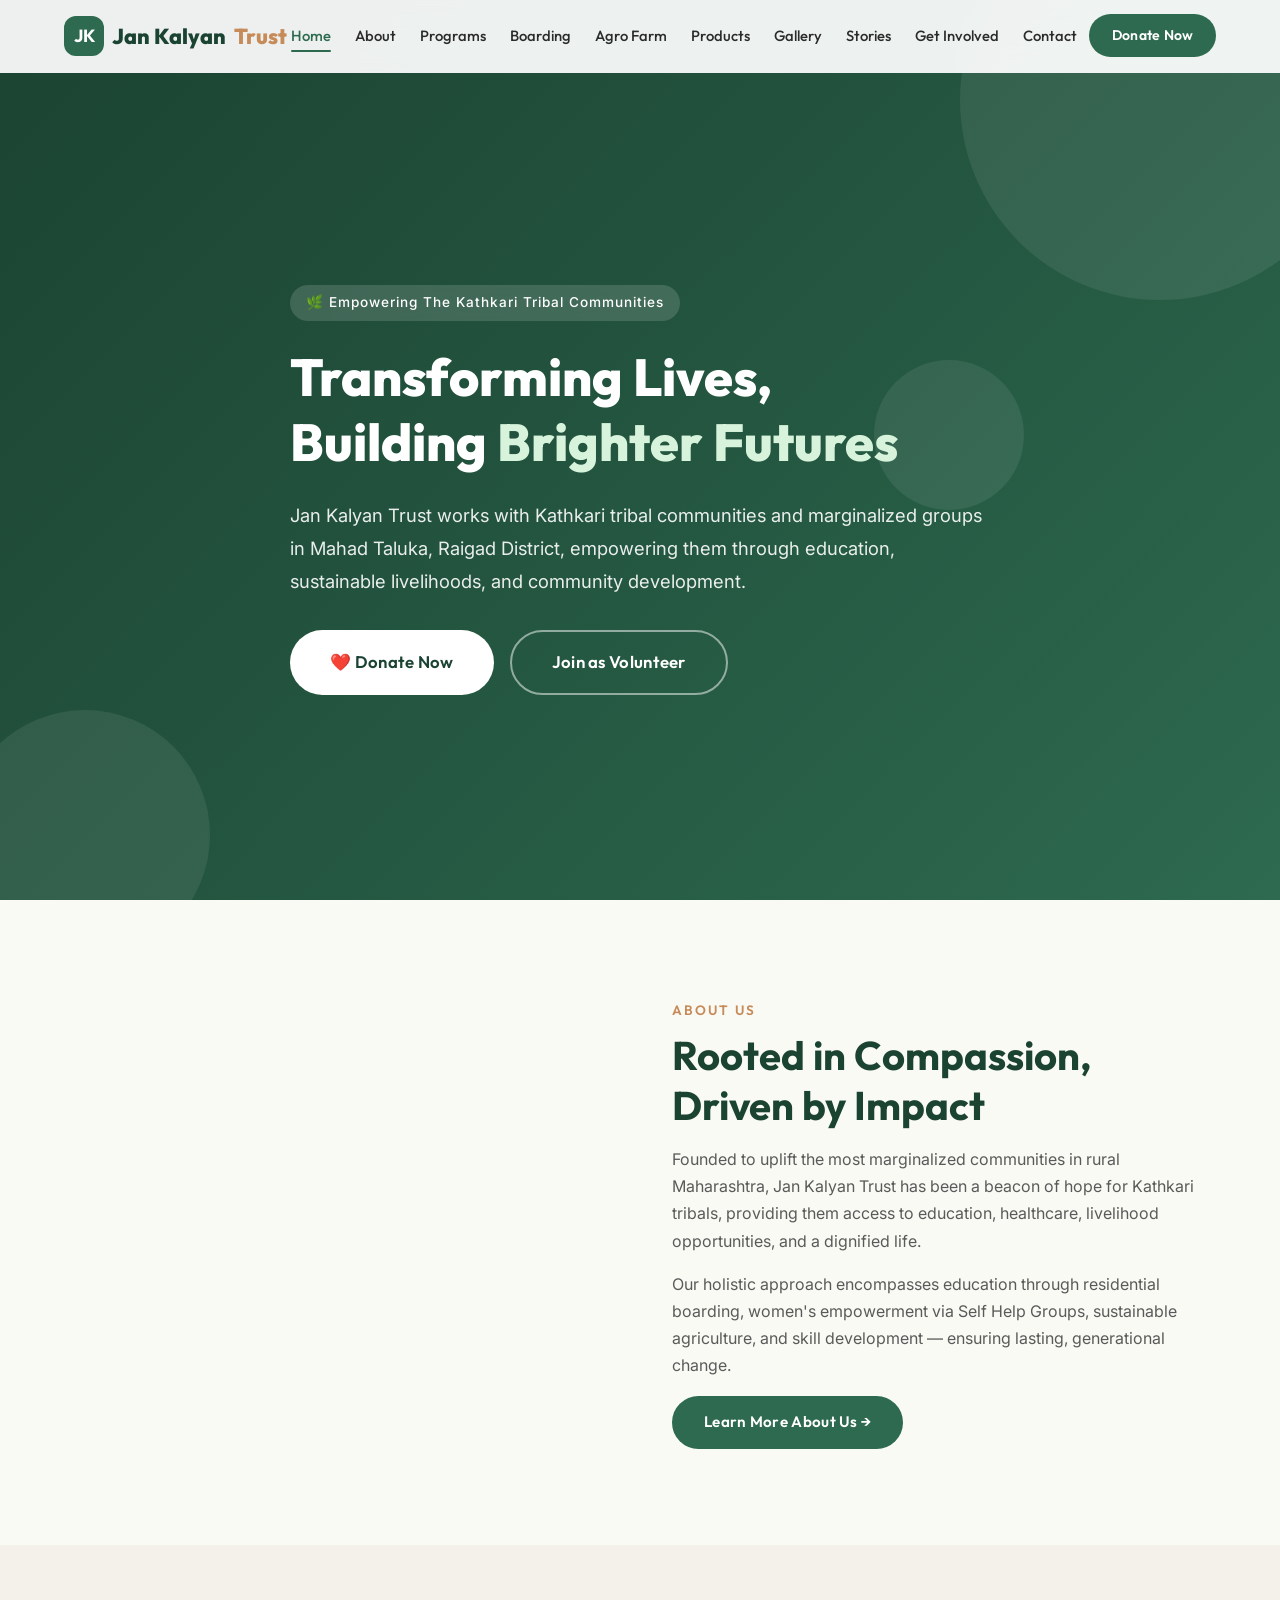
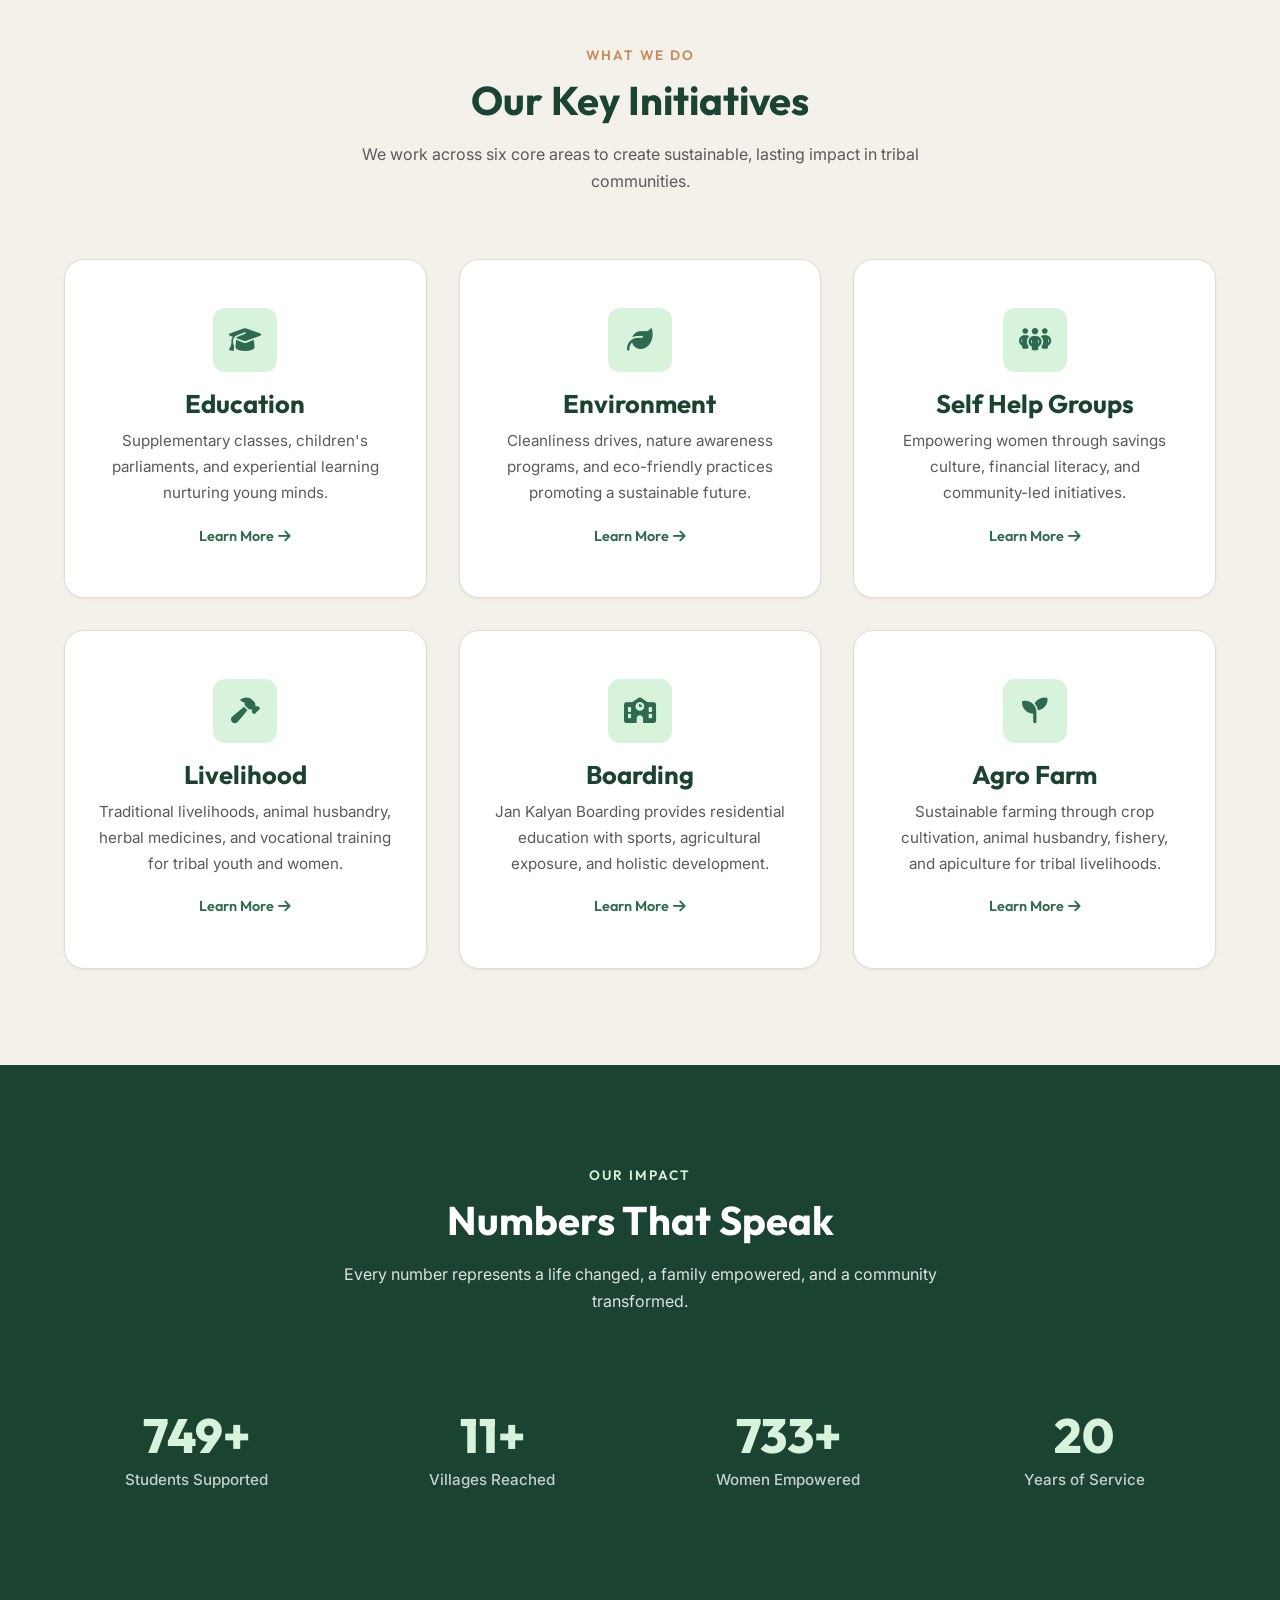
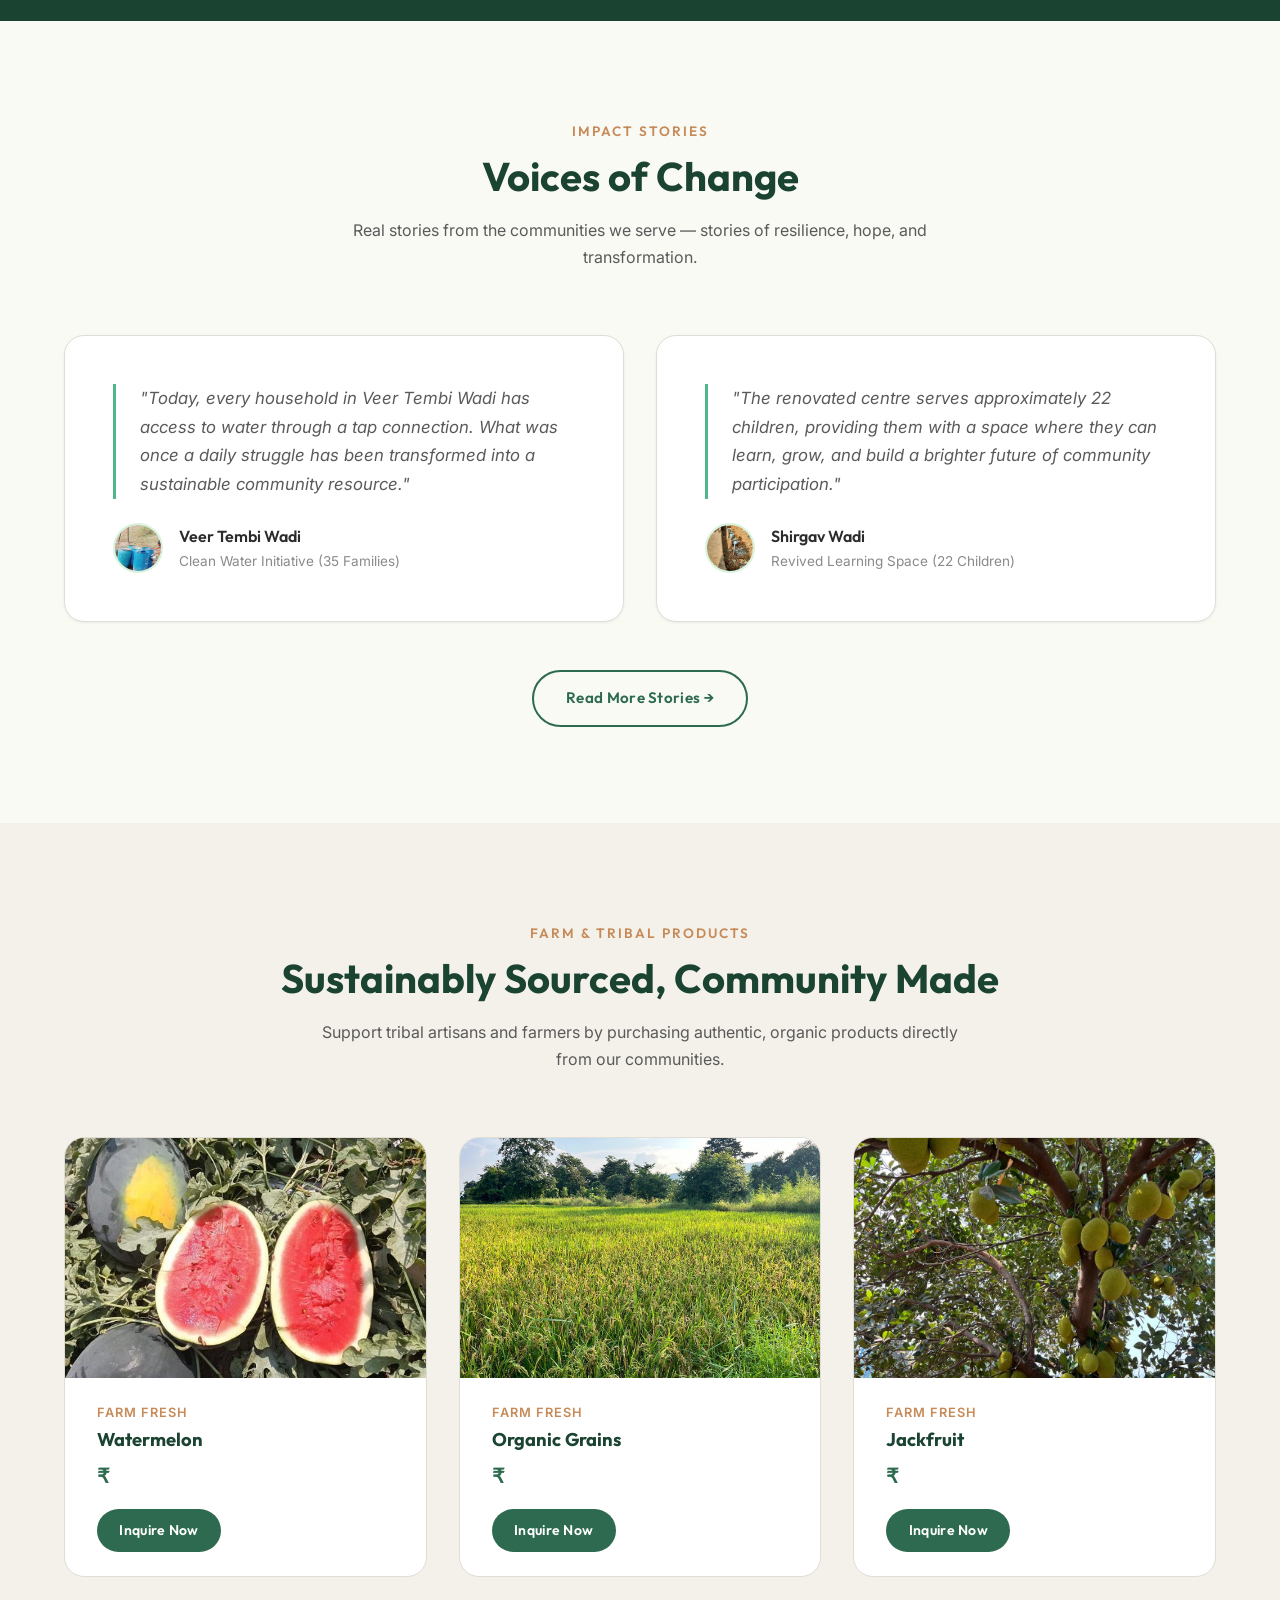
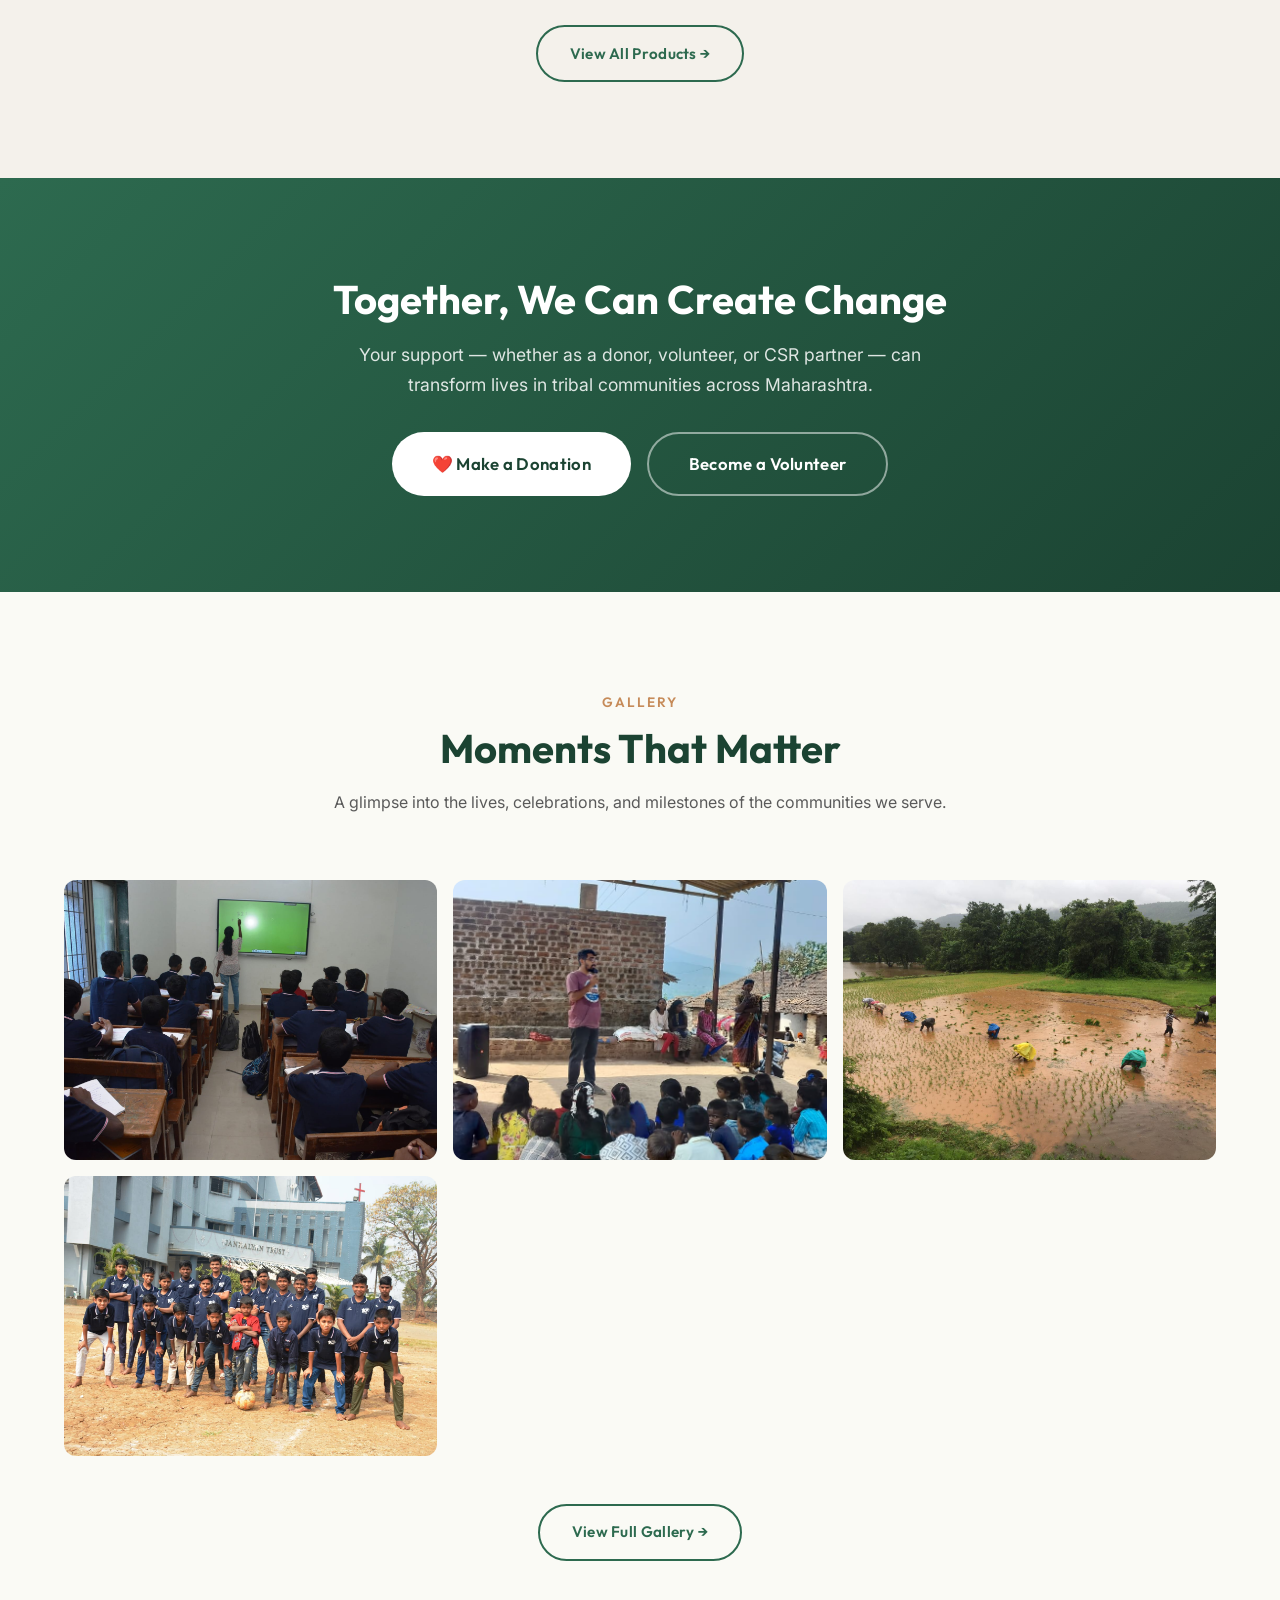
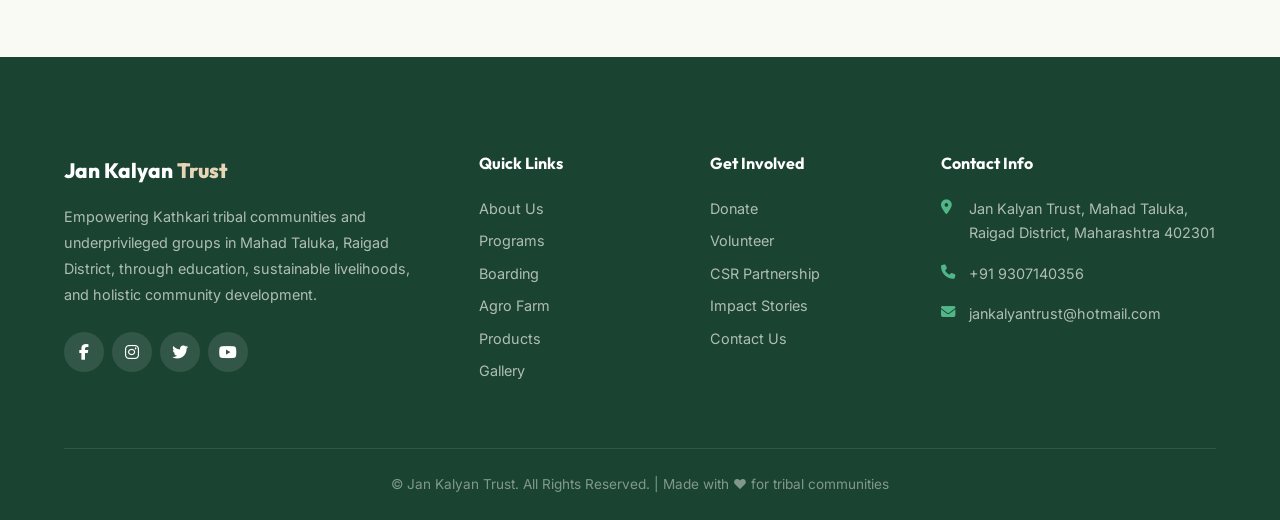
==== commit ec237749: "img hidden" ====
--- a/index.html
+++ b/index.html
@@ -82,7 +82,7 @@
   <section class="section" id="about-preview">
     <div class="container two-col reveal">
       <div class="two-col__img">
-        <img src="./Res/Jan Kalyan hostel/1.jpeg" alt="Community gathering"> 
+        <!--<img src="./Res/Jan Kalyan hostel/1.jpeg" alt="Community gathering"> -->
       </div>
       <div class="two-col__content">
         <span class="section-label">About Us</span>
--- a/css/style.css
+++ b/css/style.css
@@ -999,7 +999,61 @@
   font-weight: 500;
   line-height: 1.6;
 }
-
+.contact-card {
+    padding: var(--space-2xl);
+}
+
+.contact-card__header {
+    margin-bottom: 2rem;
+}
+
+.contact-card__header h2 {
+    margin-bottom: .75rem;
+}
+
+.contact-card__header p {
+    color: var(--text-secondary);
+    line-height: 1.7;
+}
+
+.contact-form {
+    display: flex;
+    flex-direction: column;
+    gap: 1rem;
+}
+
+.form-group label span {
+    color: #dc2626;
+}
+
+.form-control {
+    width: 100%;
+}
+
+.contact-btn {
+    width: 100%;
+    justify-content: center;
+}
+
+#form-status {
+    margin-top: .5rem;
+}
+
+.success-message{
+    background:#dcfce7;
+    color:#166534;
+    padding:12px;
+    border-radius:8px;
+    margin-bottom:15px;
+}
+
+.error-message-box{
+    background:#fee2e2;
+    color:#991b1b;
+    padding:12px;
+    border-radius:8px;
+    margin-bottom:15px;
+}
 @media (min-width: 769px) {
   .two-col--image-left .two-col__img { order: -1; }
 }
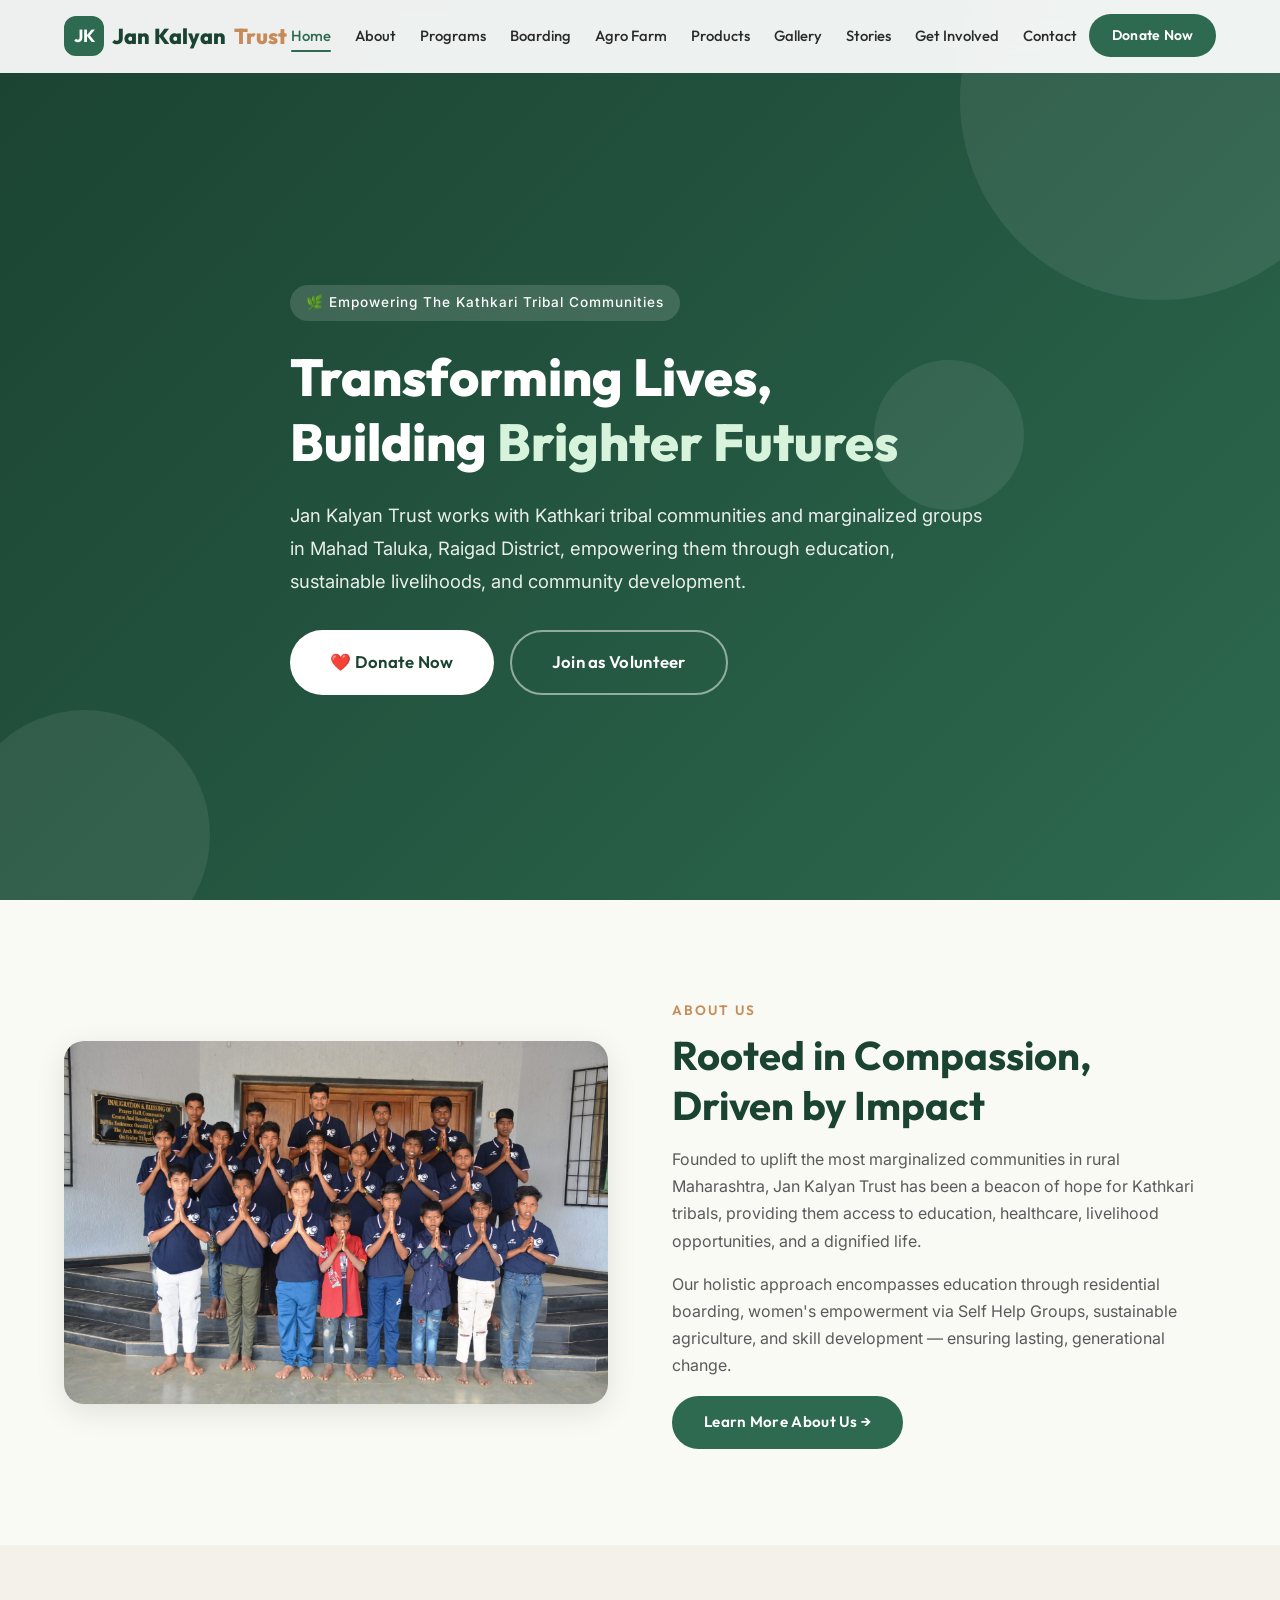
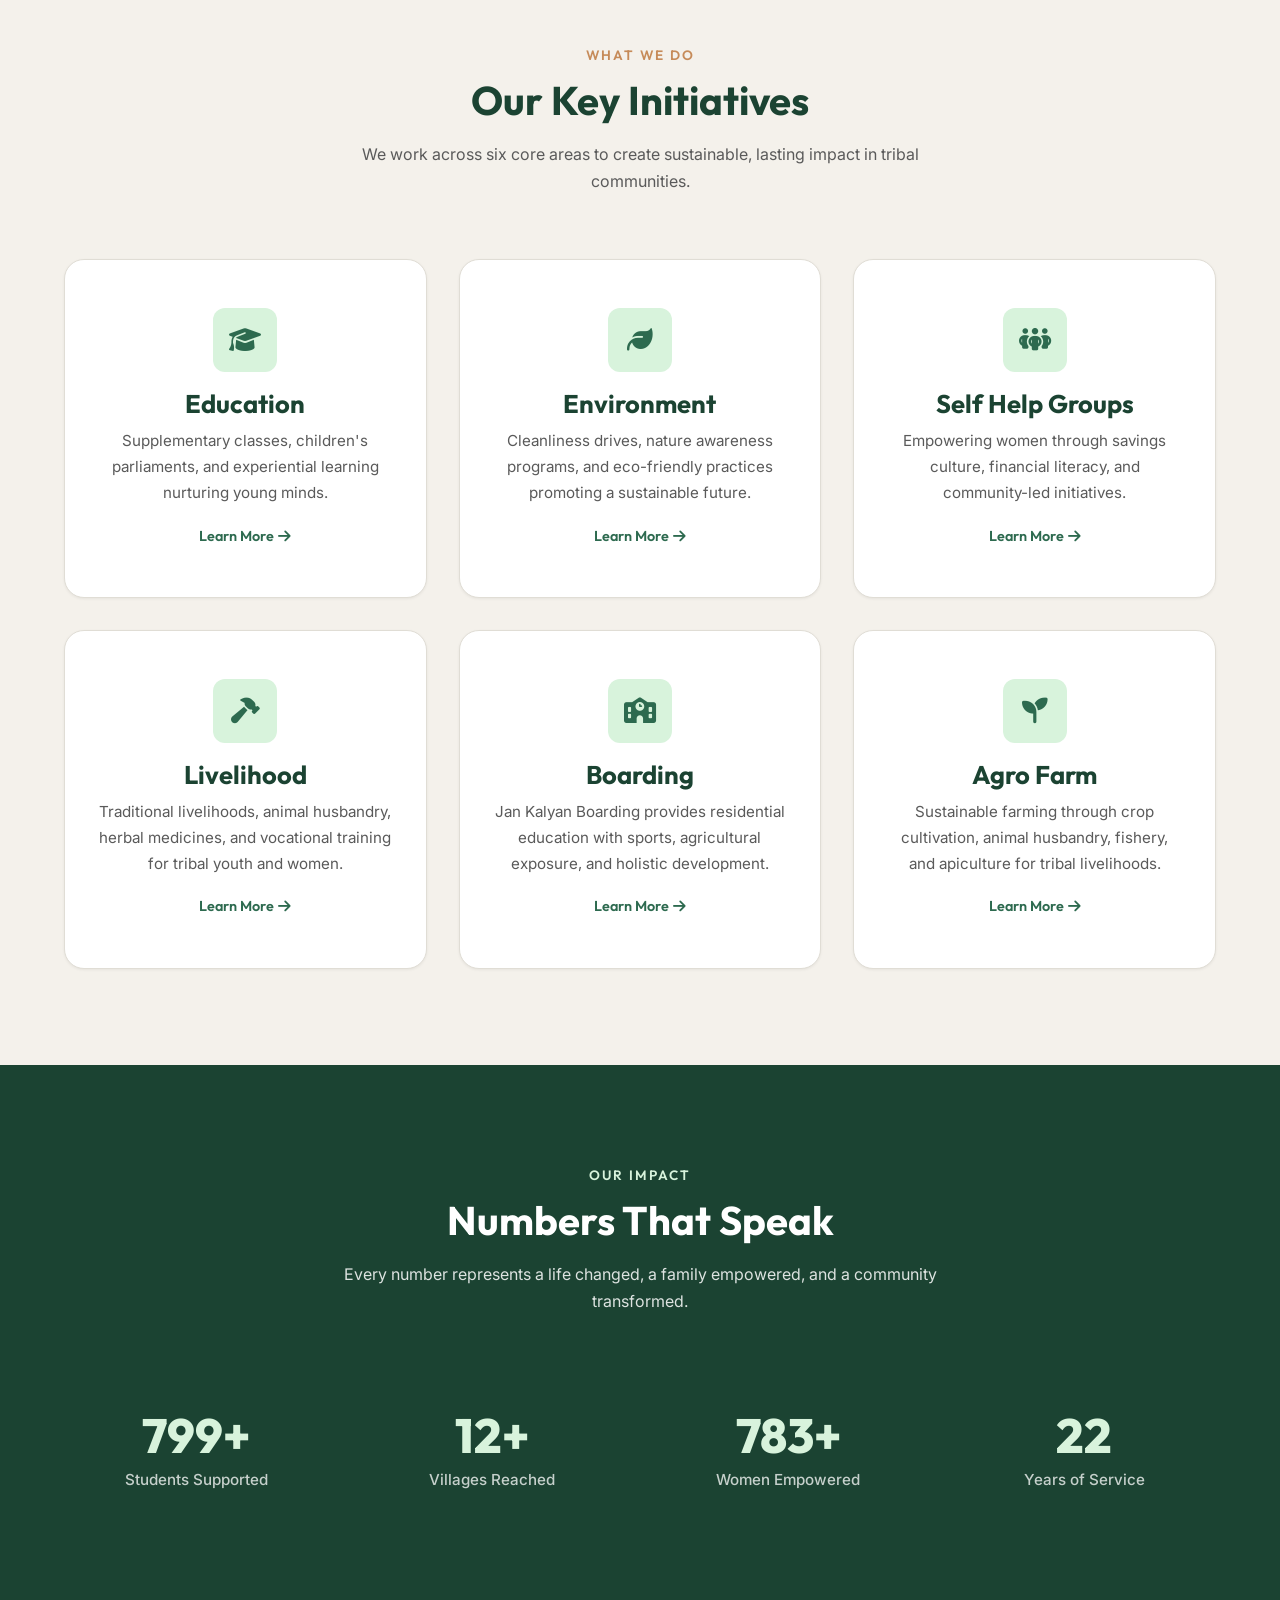
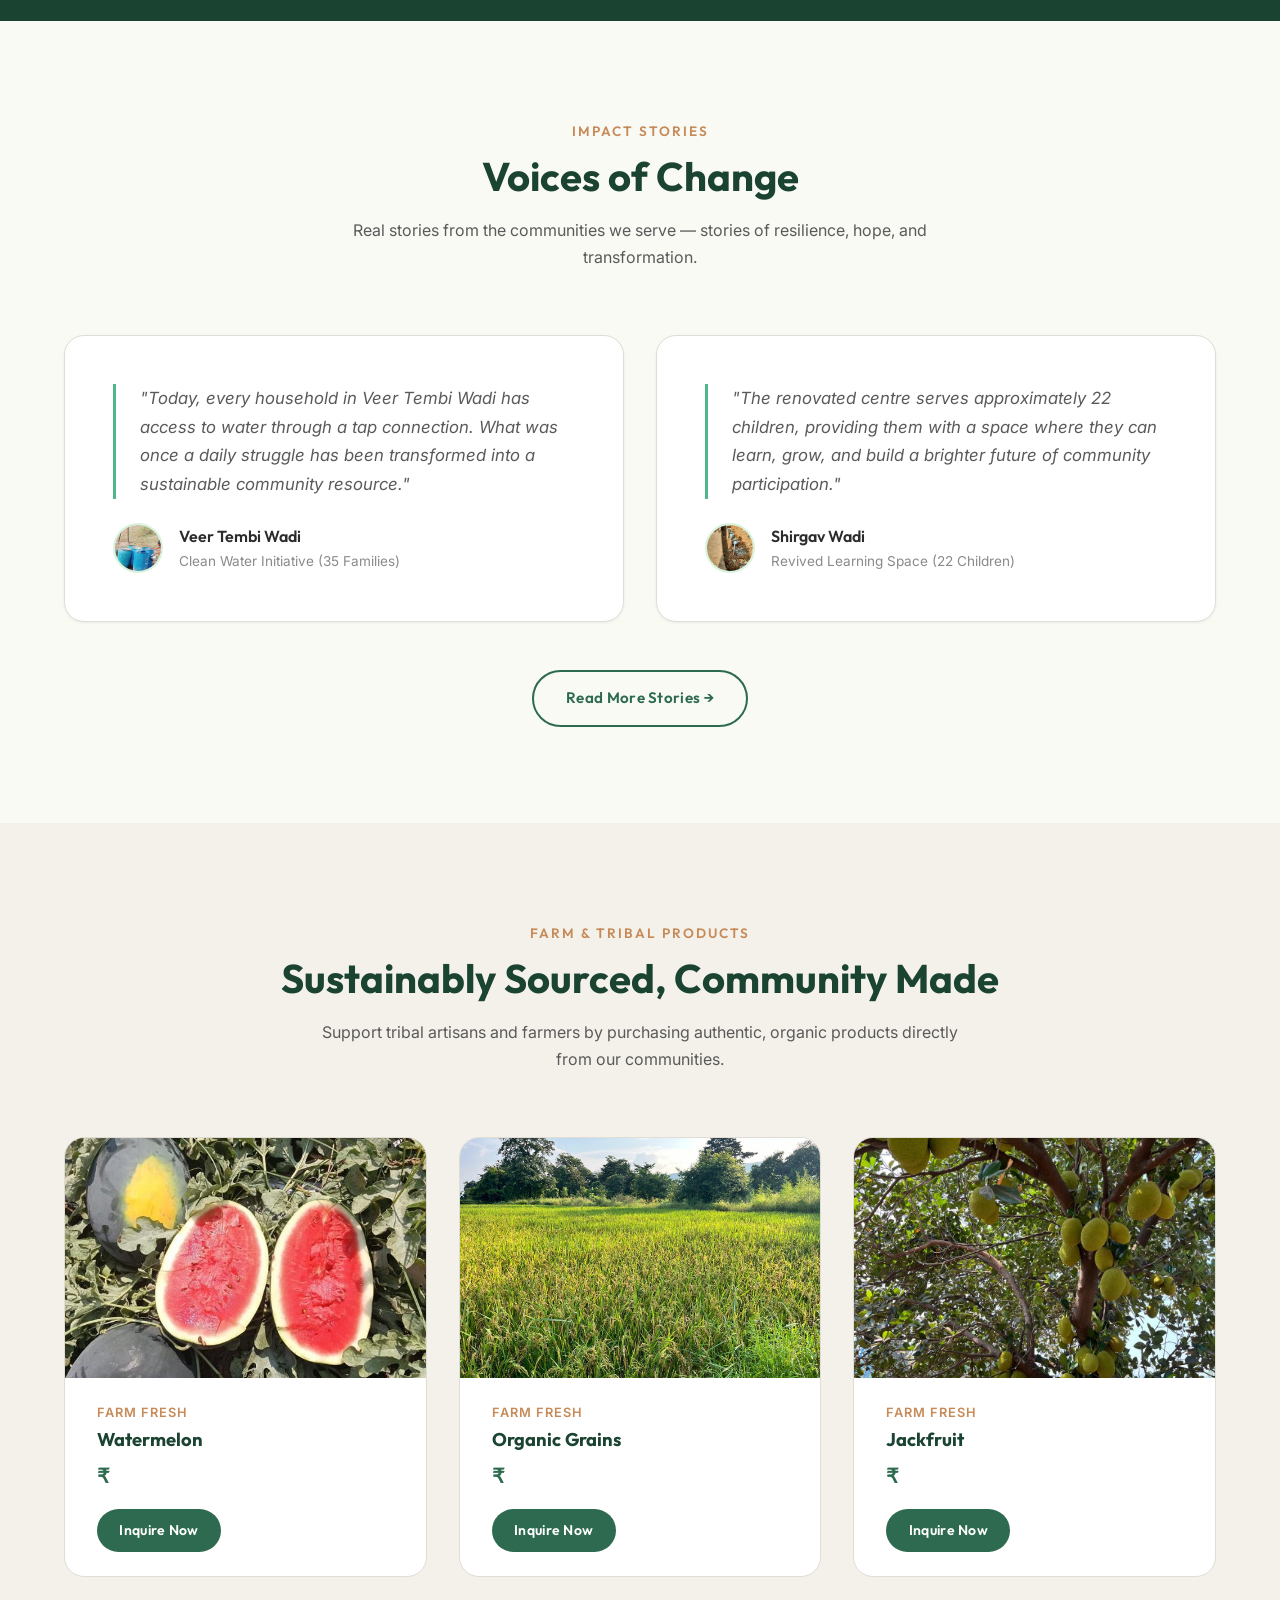
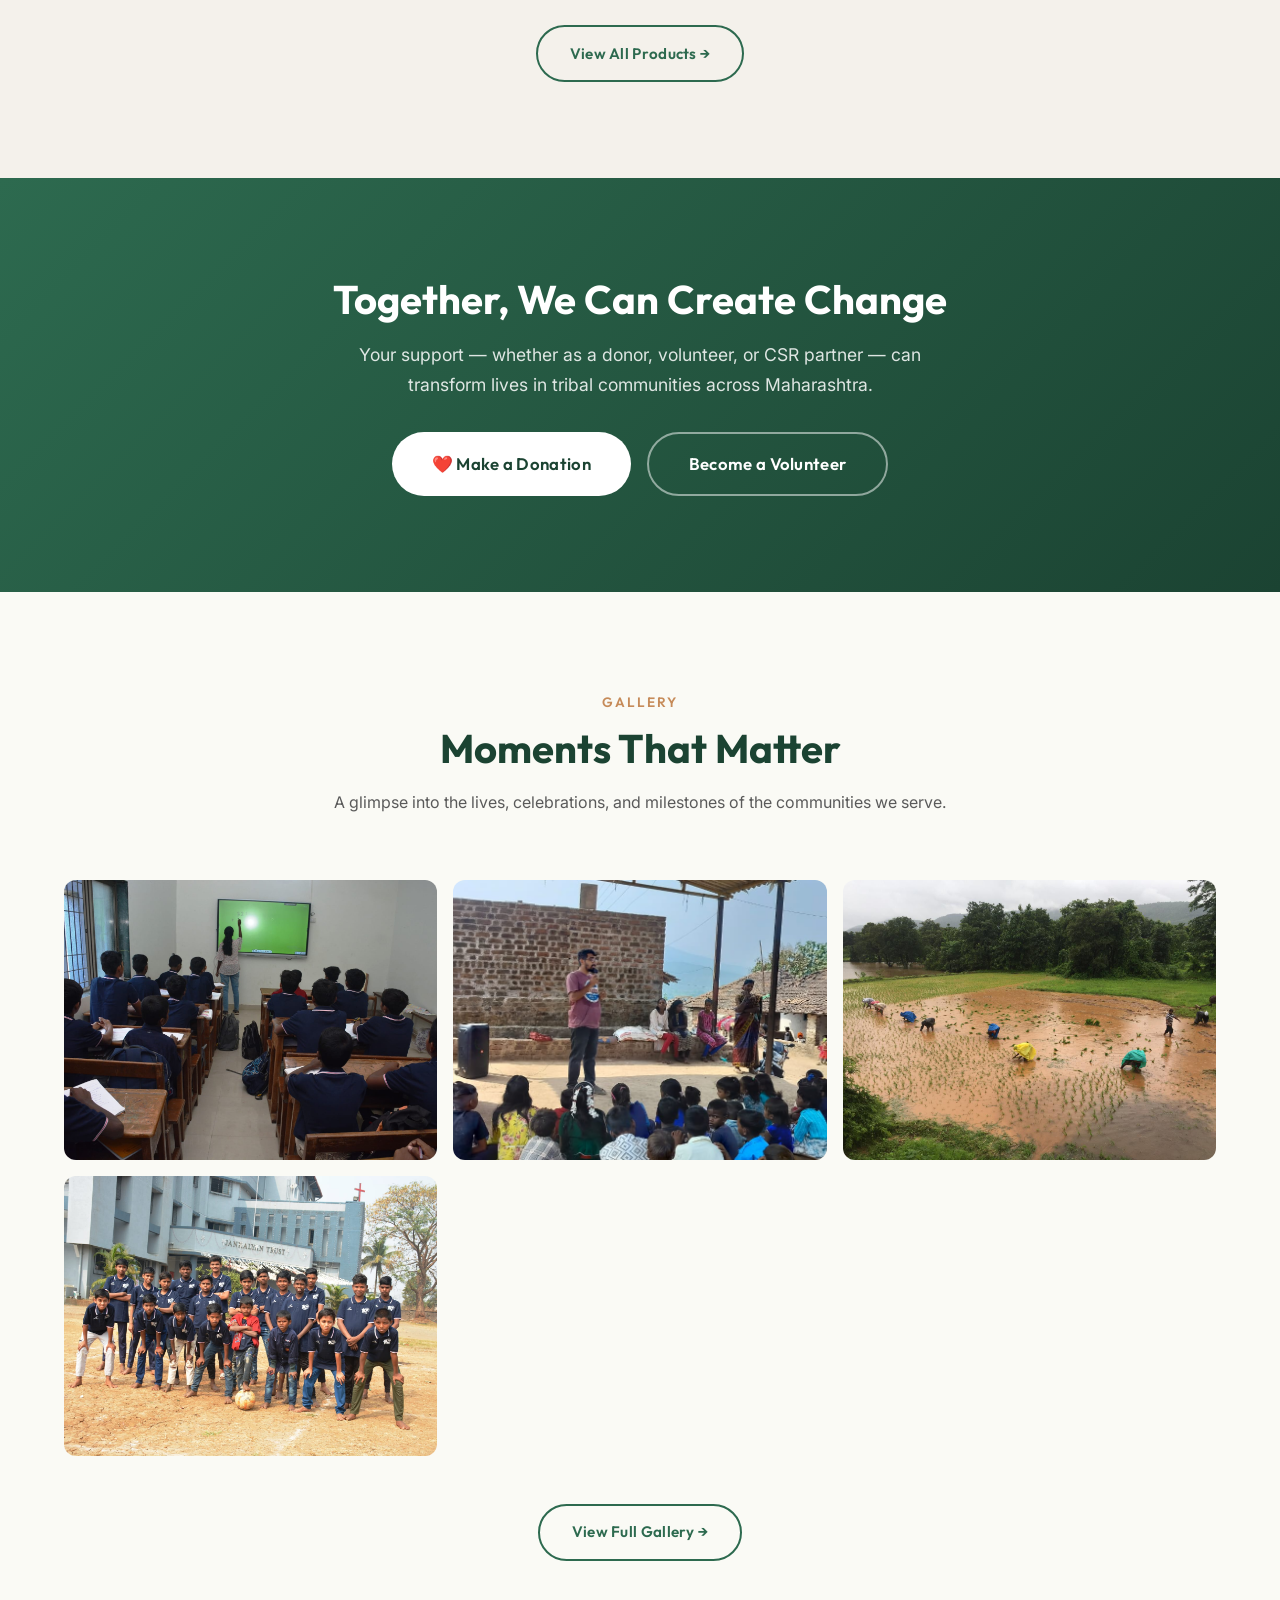
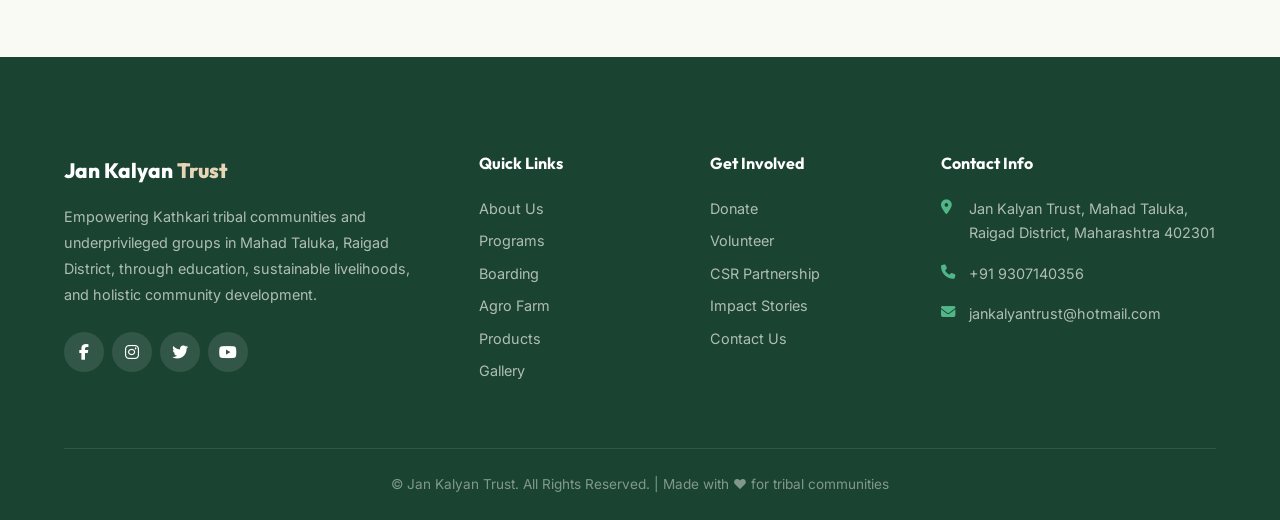
==== commit cf3a232c: "img added" ====
--- a/index.html
+++ b/index.html
@@ -82,7 +82,7 @@
   <section class="section" id="about-preview">
     <div class="container two-col reveal">
       <div class="two-col__img">
-        <!--<img src="./Res/Jan Kalyan hostel/1.jpeg" alt="Community gathering"> -->
+        <img src="./Res/Jan Kalyan hostel/1.jpeg" alt="Community gathering"> 
       </div>
       <div class="two-col__content">
         <span class="section-label">About Us</span>
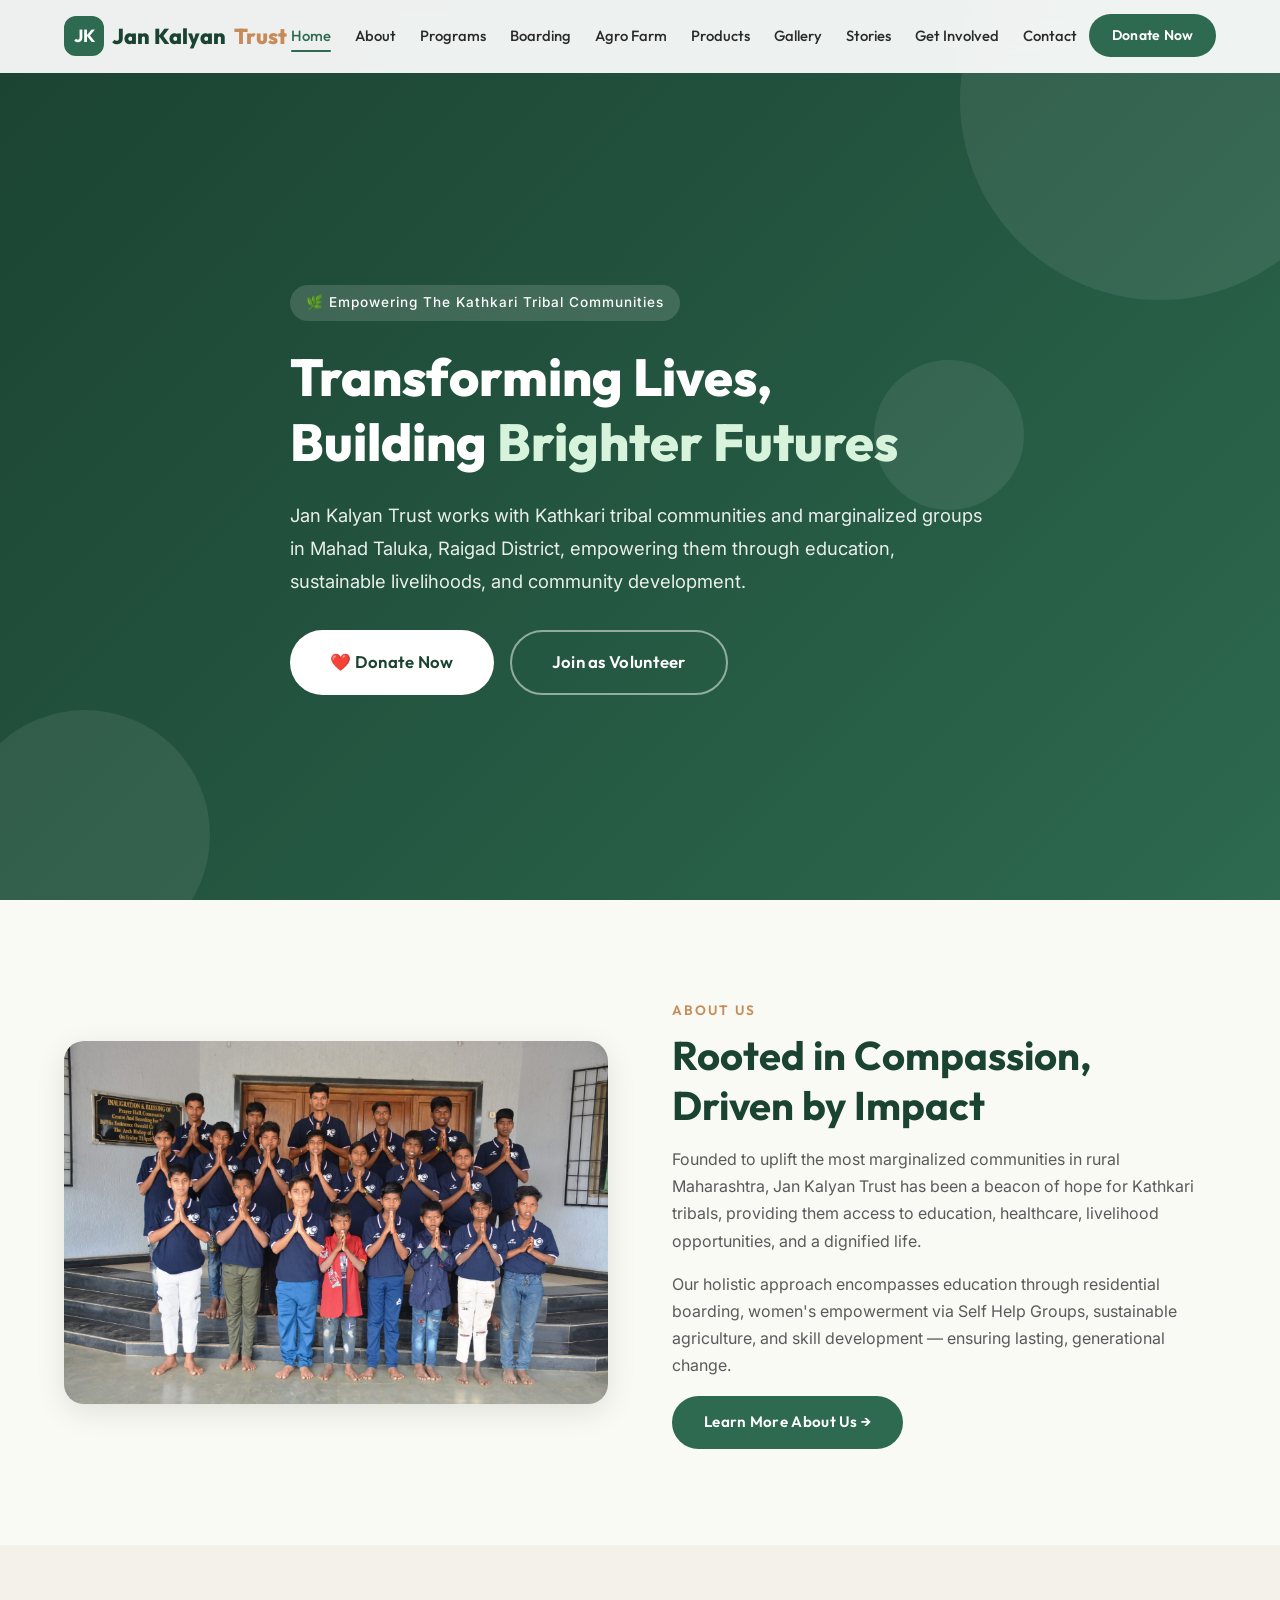
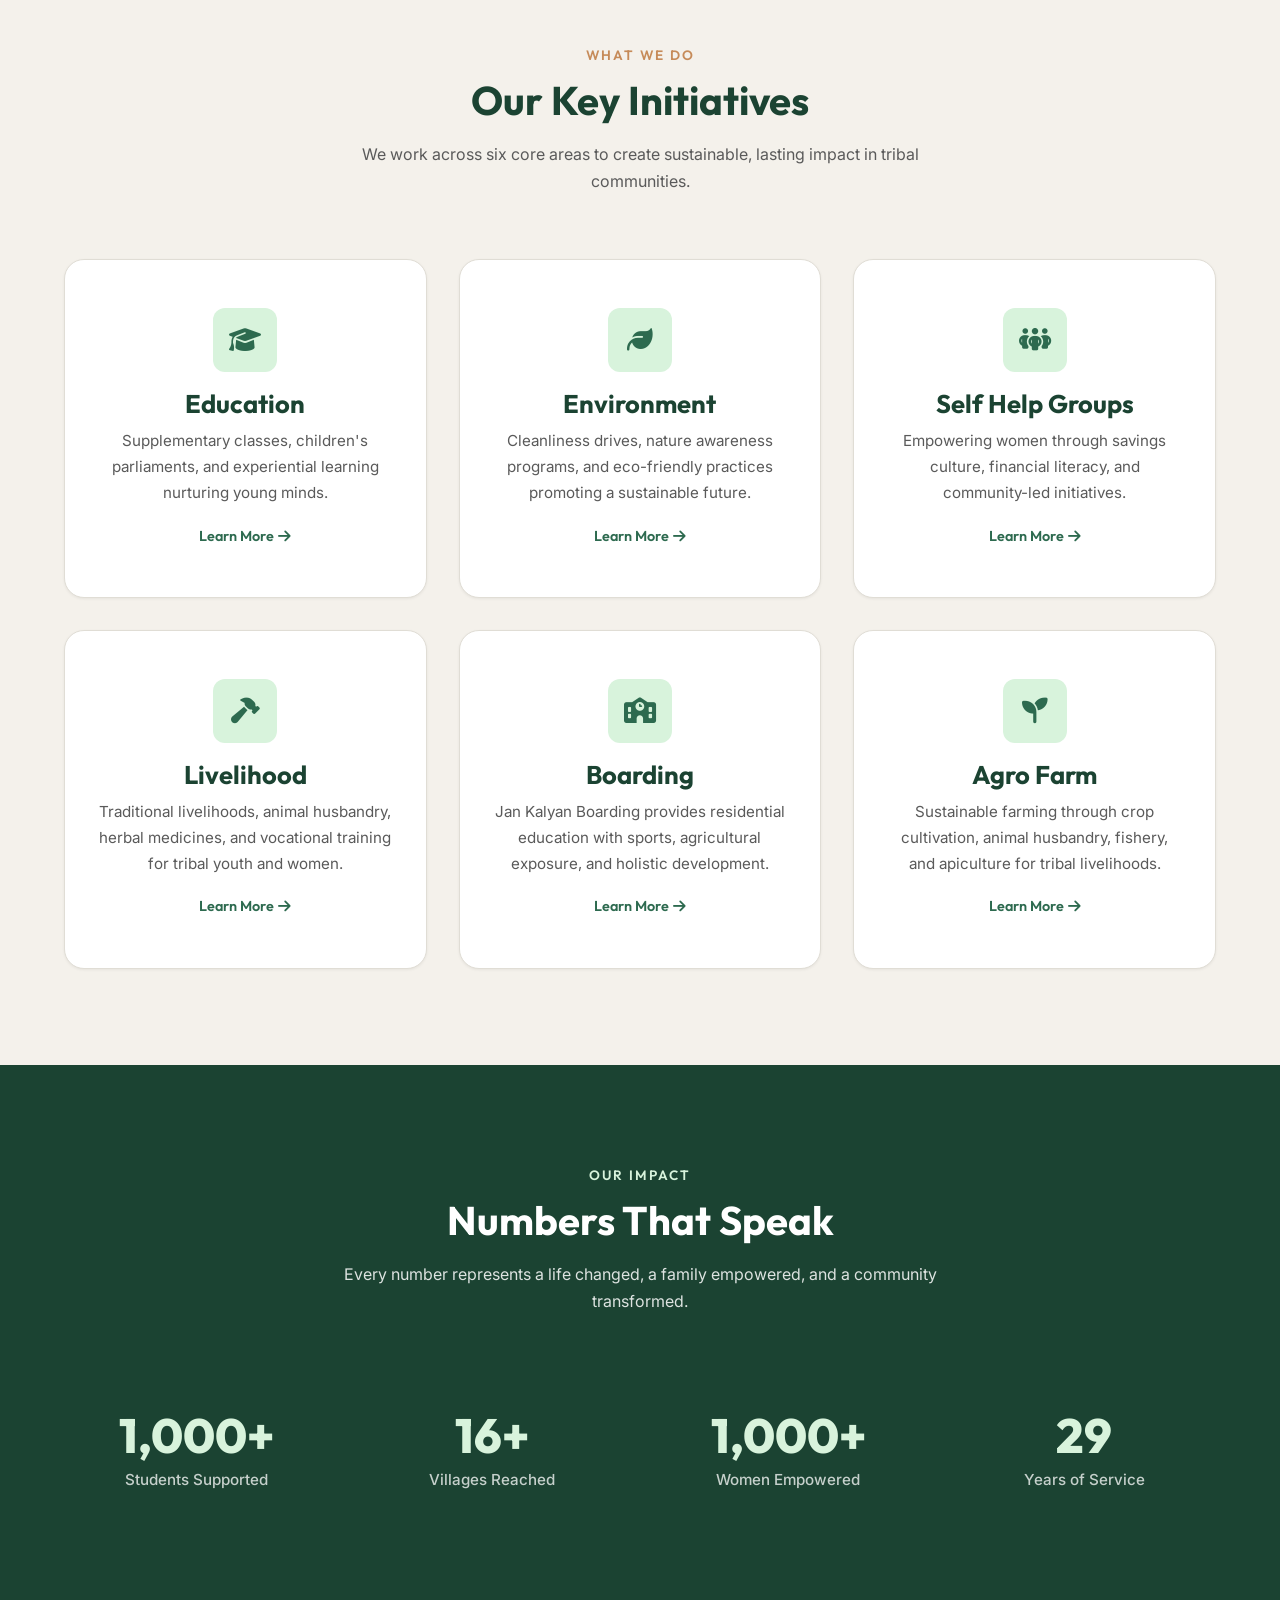
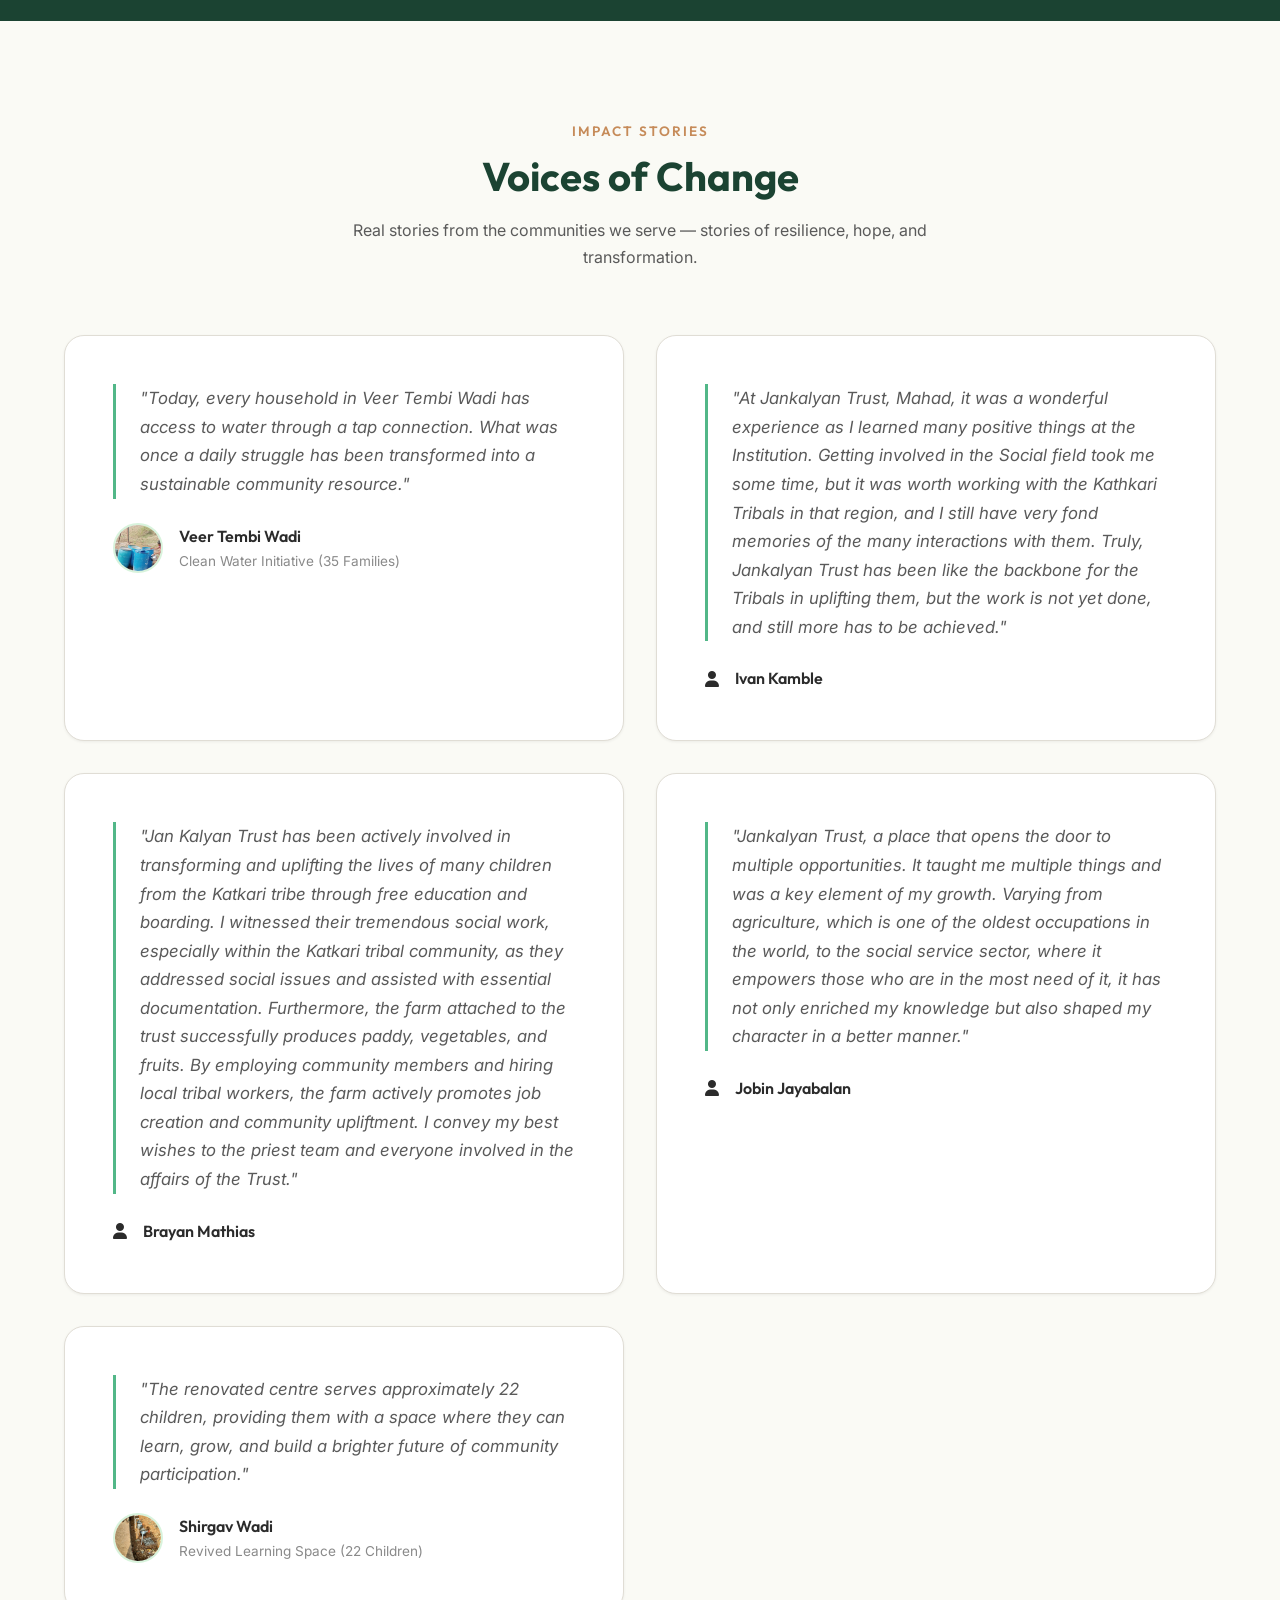
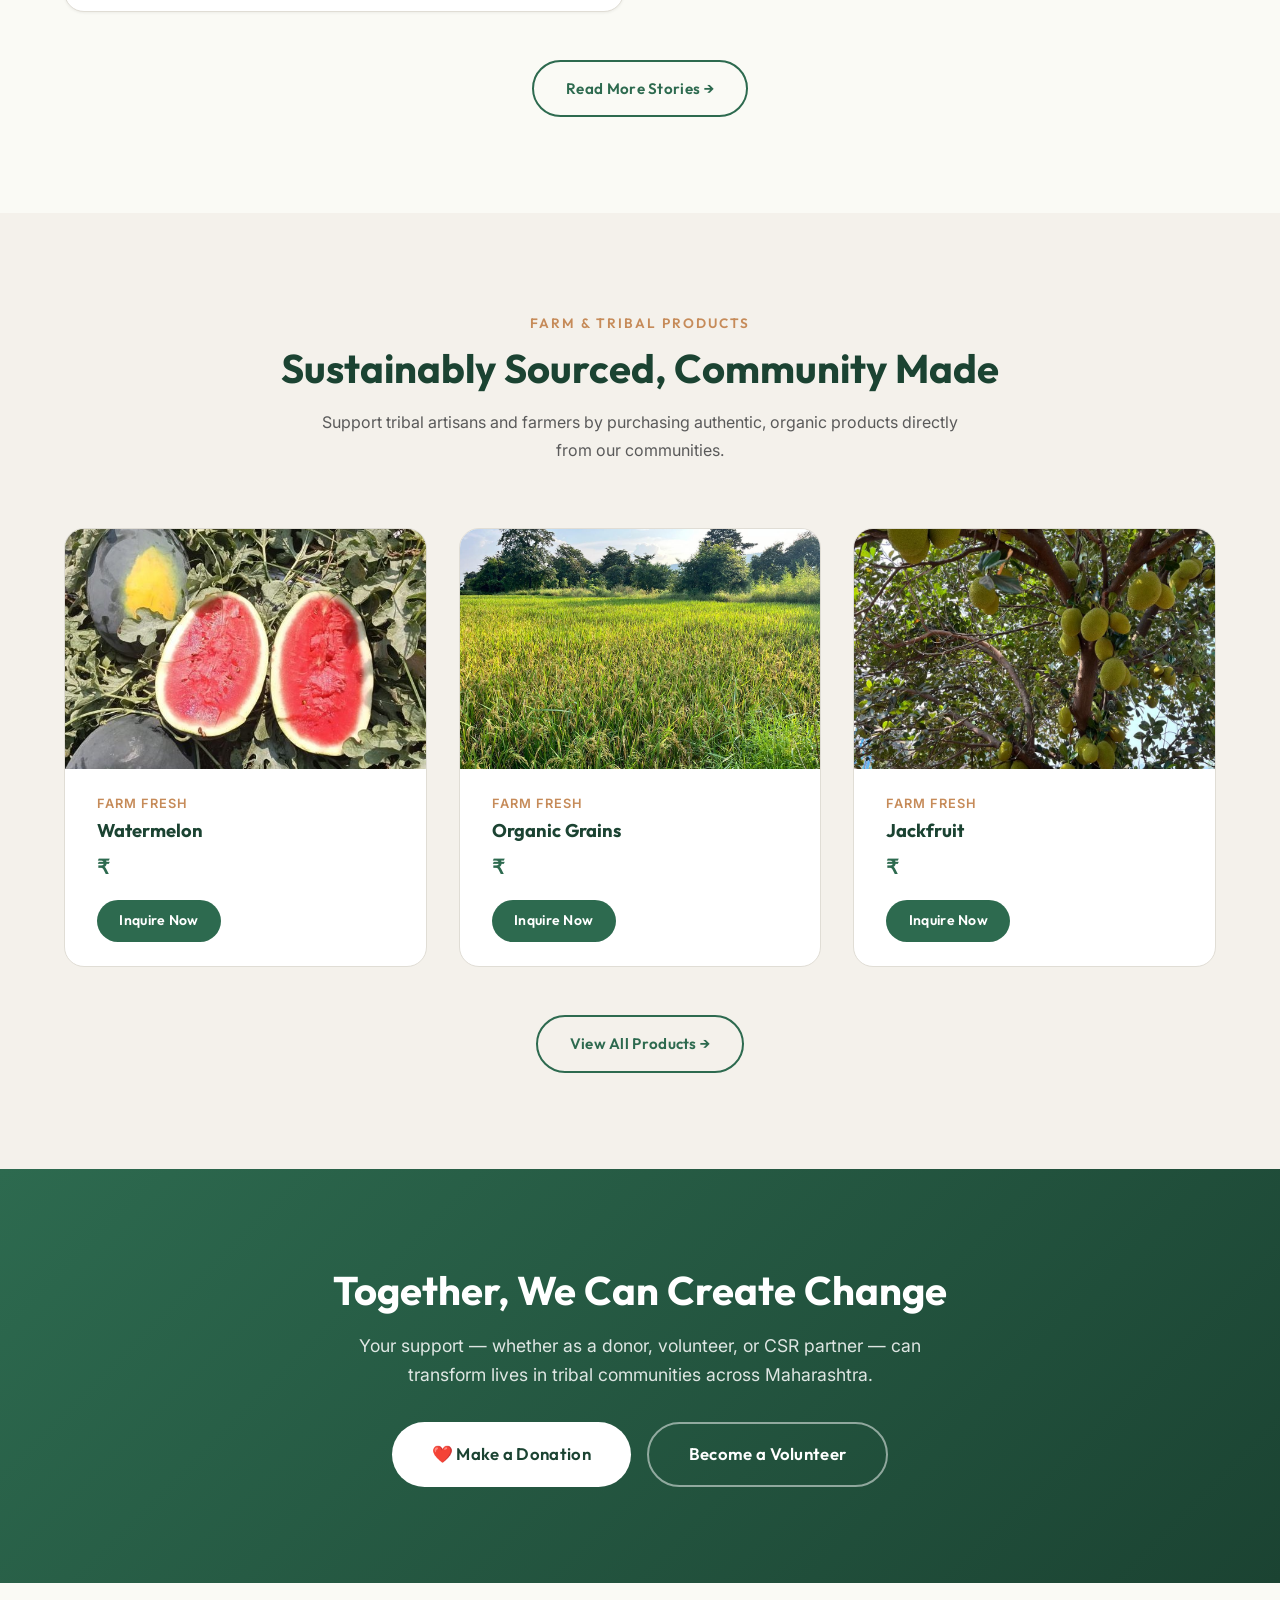
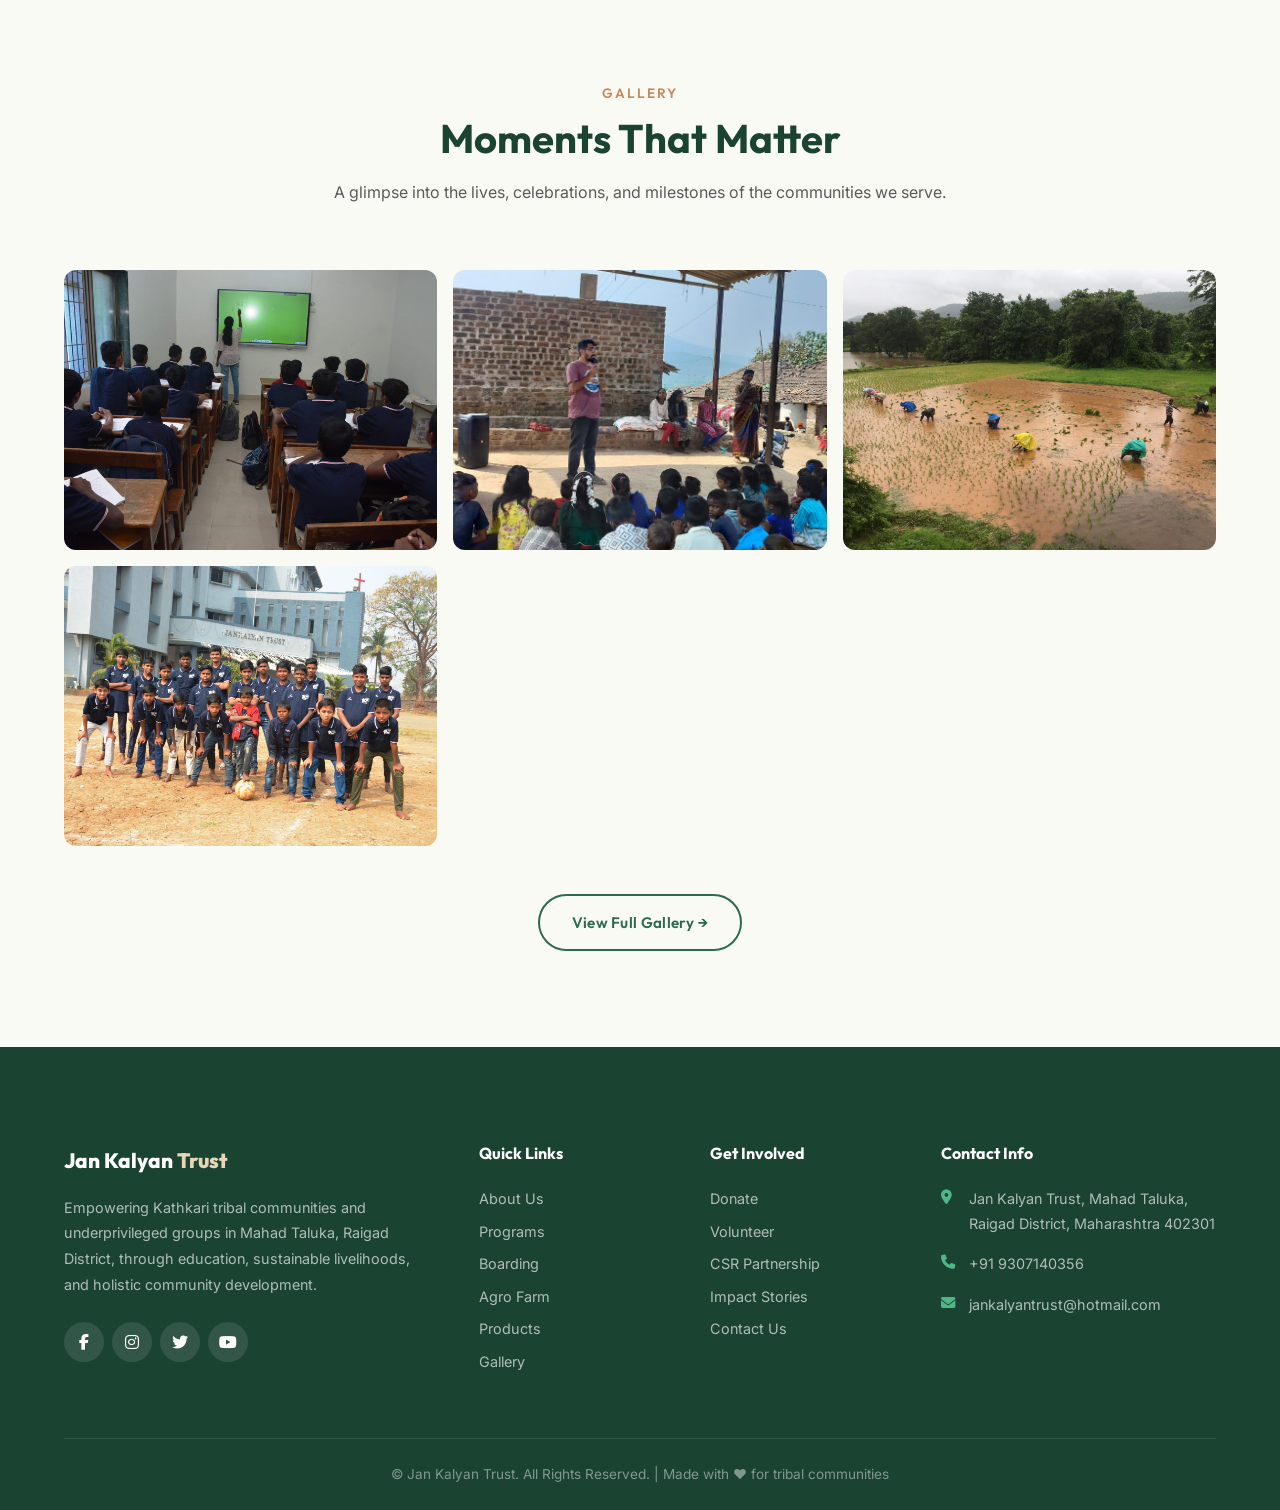
==== commit a175f7be: "reviews added" ====
--- a/index.html
+++ b/index.html
@@ -203,6 +203,38 @@
         </div>
         <div class="testimonial-card">
           <div class="testimonial-card__quote">
+            "At Jankalyan Trust, Mahad, it was a wonderful experience as I learned many positive things at the Institution. Getting involved in the Social field took me some time, but it was worth working with the Kathkari Tribals in that region, and I still have very fond memories of the many interactions with them. Truly, Jankalyan Trust has been like the backbone for the Tribals in uplifting them, but the work is not yet done, and still more has to be achieved."
+          </div>
+          <div class="testimonial-card__author">
+            <i class="fa-solid fa-user" class="testimonial-card__avatar"></i>
+            <div>
+              <div class="testimonial-card__name">Ivan Kamble</div>
+            </div>
+          </div>
+        </div>
+         <div class="testimonial-card">
+          <div class="testimonial-card__quote">
+            "Jan Kalyan Trust has been actively involved in transforming and uplifting the lives of many children from the Katkari tribe through free education and boarding. I witnessed their tremendous social work, especially within the Katkari tribal community, as they addressed social issues and assisted with essential documentation. Furthermore, the farm attached to the trust successfully produces paddy, vegetables, and fruits. By employing community members and hiring local tribal workers, the farm actively promotes job creation and community upliftment. I convey my best wishes to the priest team and everyone involved in the affairs of the Trust."
+          </div>
+          <div class="testimonial-card__author">
+            <i class="fa-solid fa-user" class="testimonial-card__avatar"></i>
+            <div>
+              <div class="testimonial-card__name">Brayan Mathias</div>
+            </div>
+          </div>
+        </div> <div class="testimonial-card">
+          <div class="testimonial-card__quote">
+            "Jankalyan Trust, a place that opens the door to multiple opportunities. It taught me multiple things and was a key element of my growth. Varying from agriculture, which is one of the oldest occupations in the world, to the social service sector, where it empowers those who are in the most need of it, it has not only enriched my knowledge but also shaped my character in a better manner."
+          </div>
+          <div class="testimonial-card__author">
+            <i class="fa-solid fa-user" class="testimonial-card__avatar"></i>
+            <div>
+              <div class="testimonial-card__name">Jobin Jayabalan</div>
+            </div>
+          </div>
+        </div>
+        <div class="testimonial-card">
+          <div class="testimonial-card__quote">
             "The renovated centre serves approximately 22 children, providing them with a space where they can learn, grow, and build a brighter future of community participation."
           </div>
           <div class="testimonial-card__author">
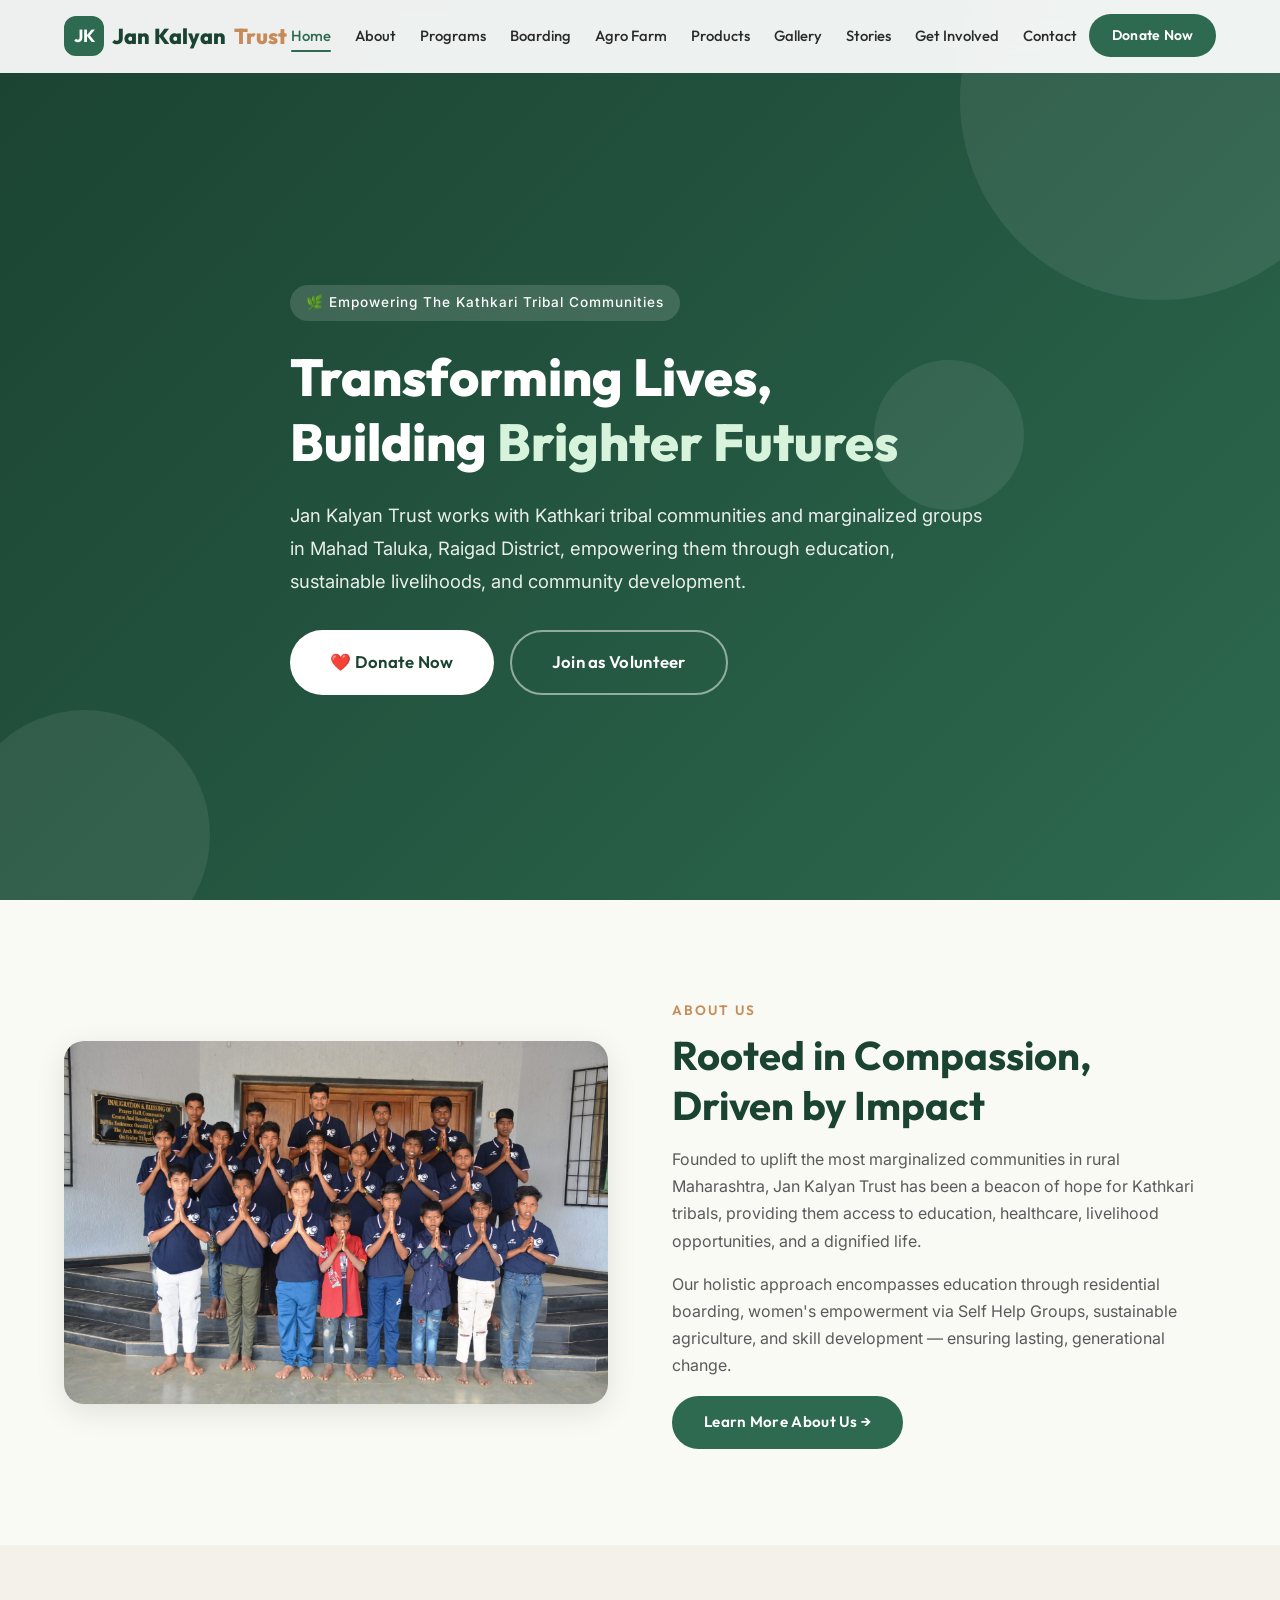
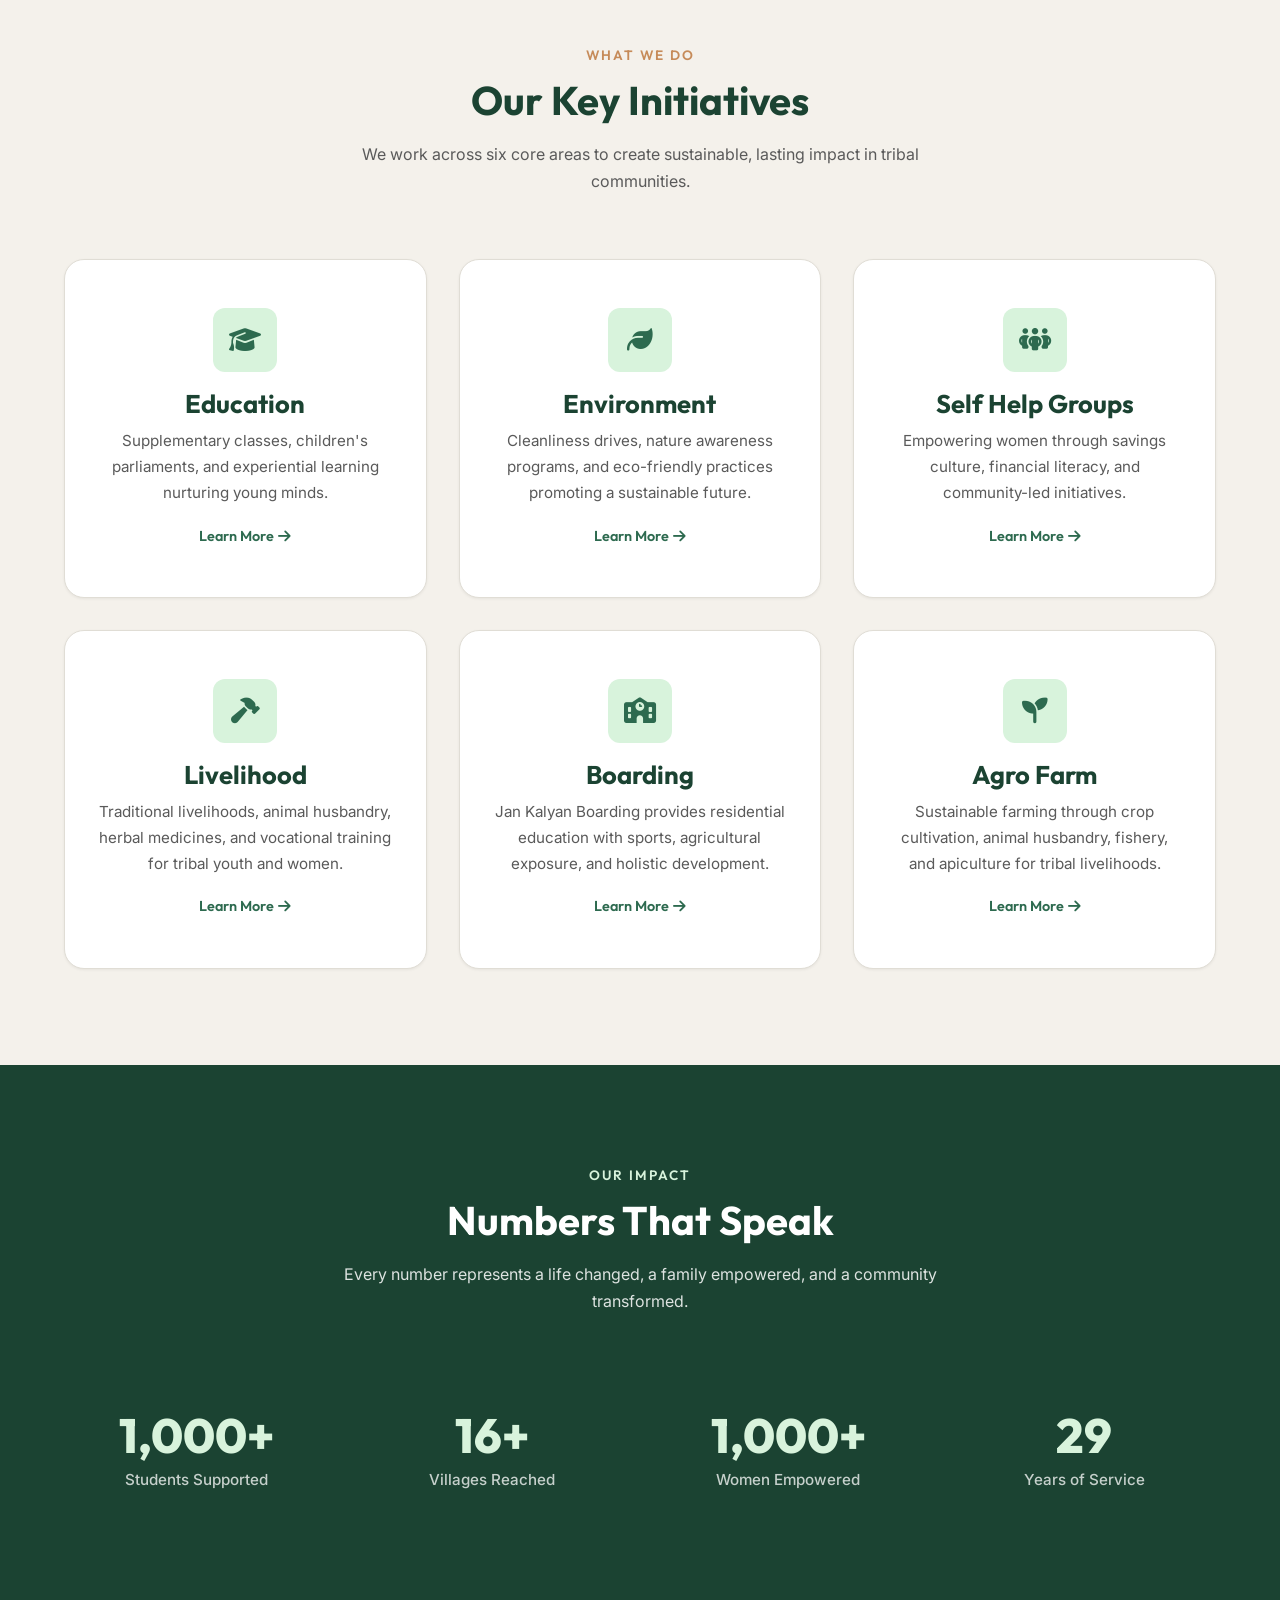
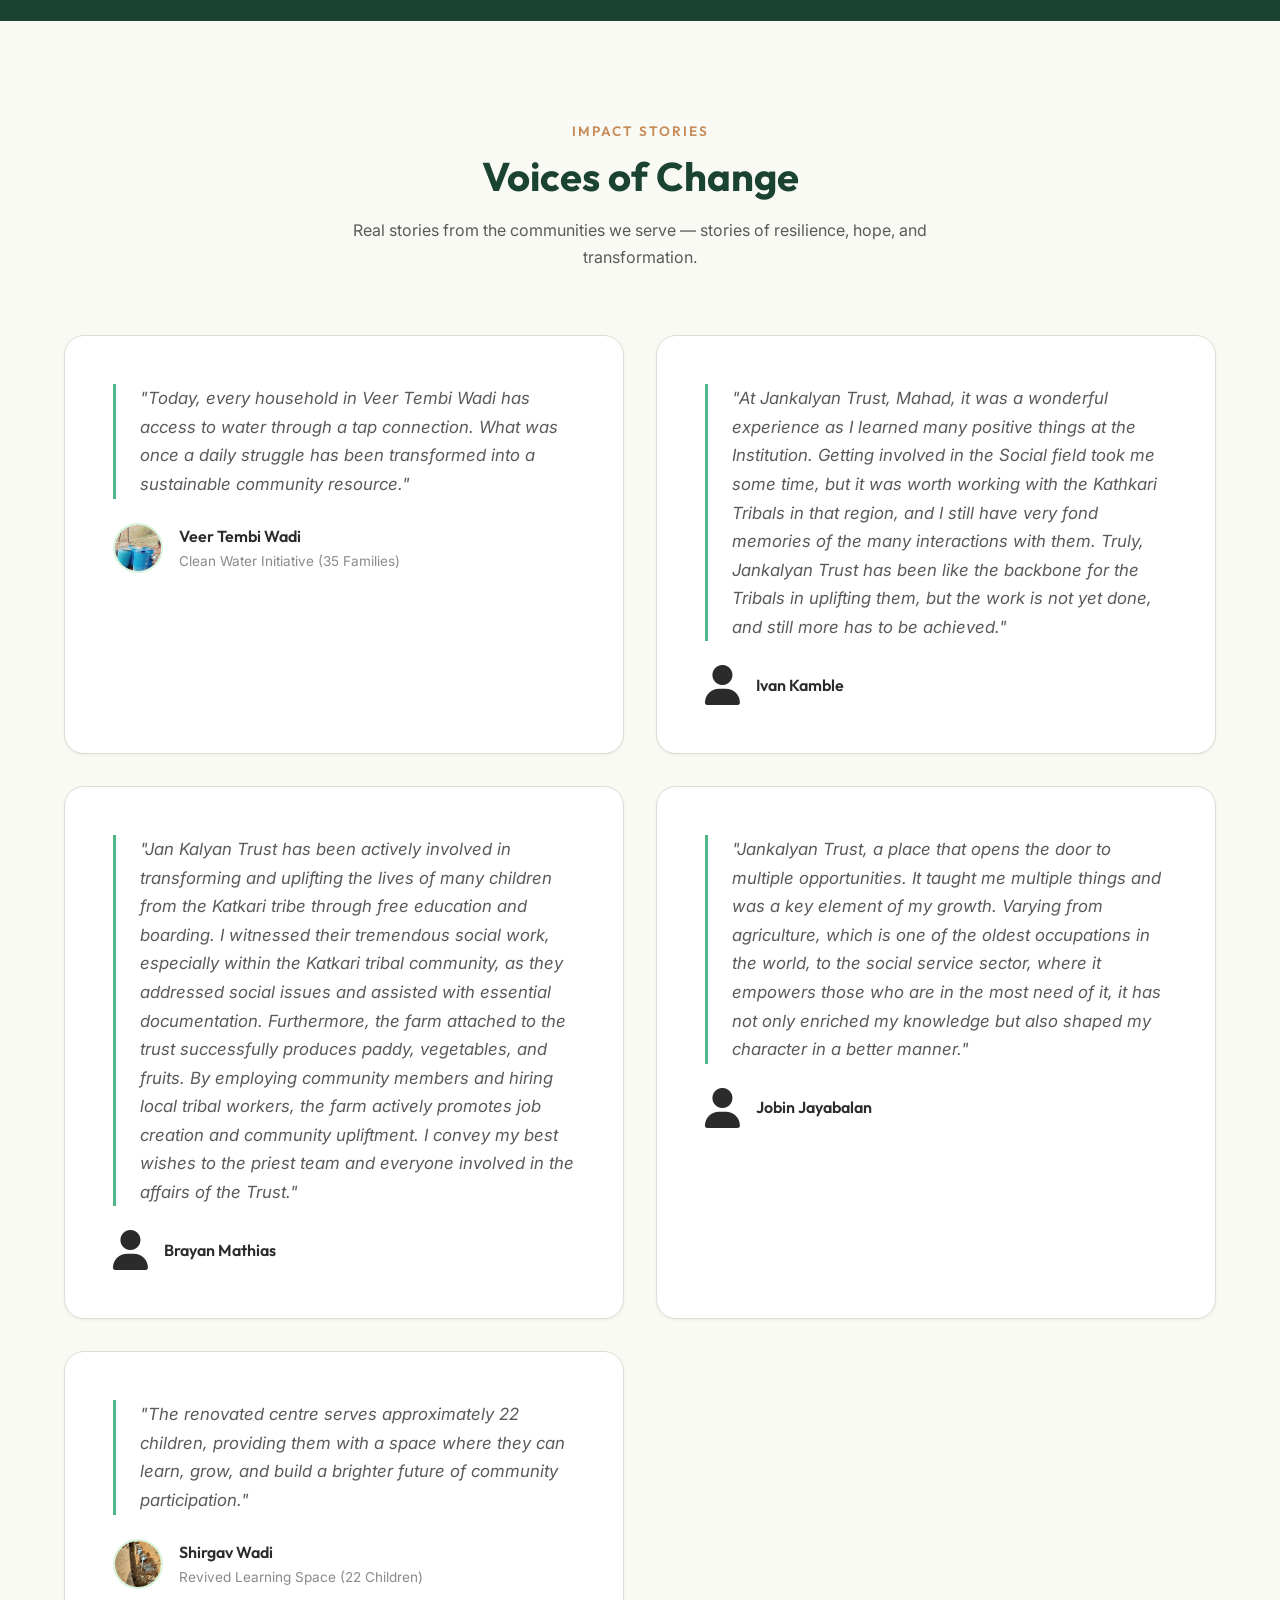
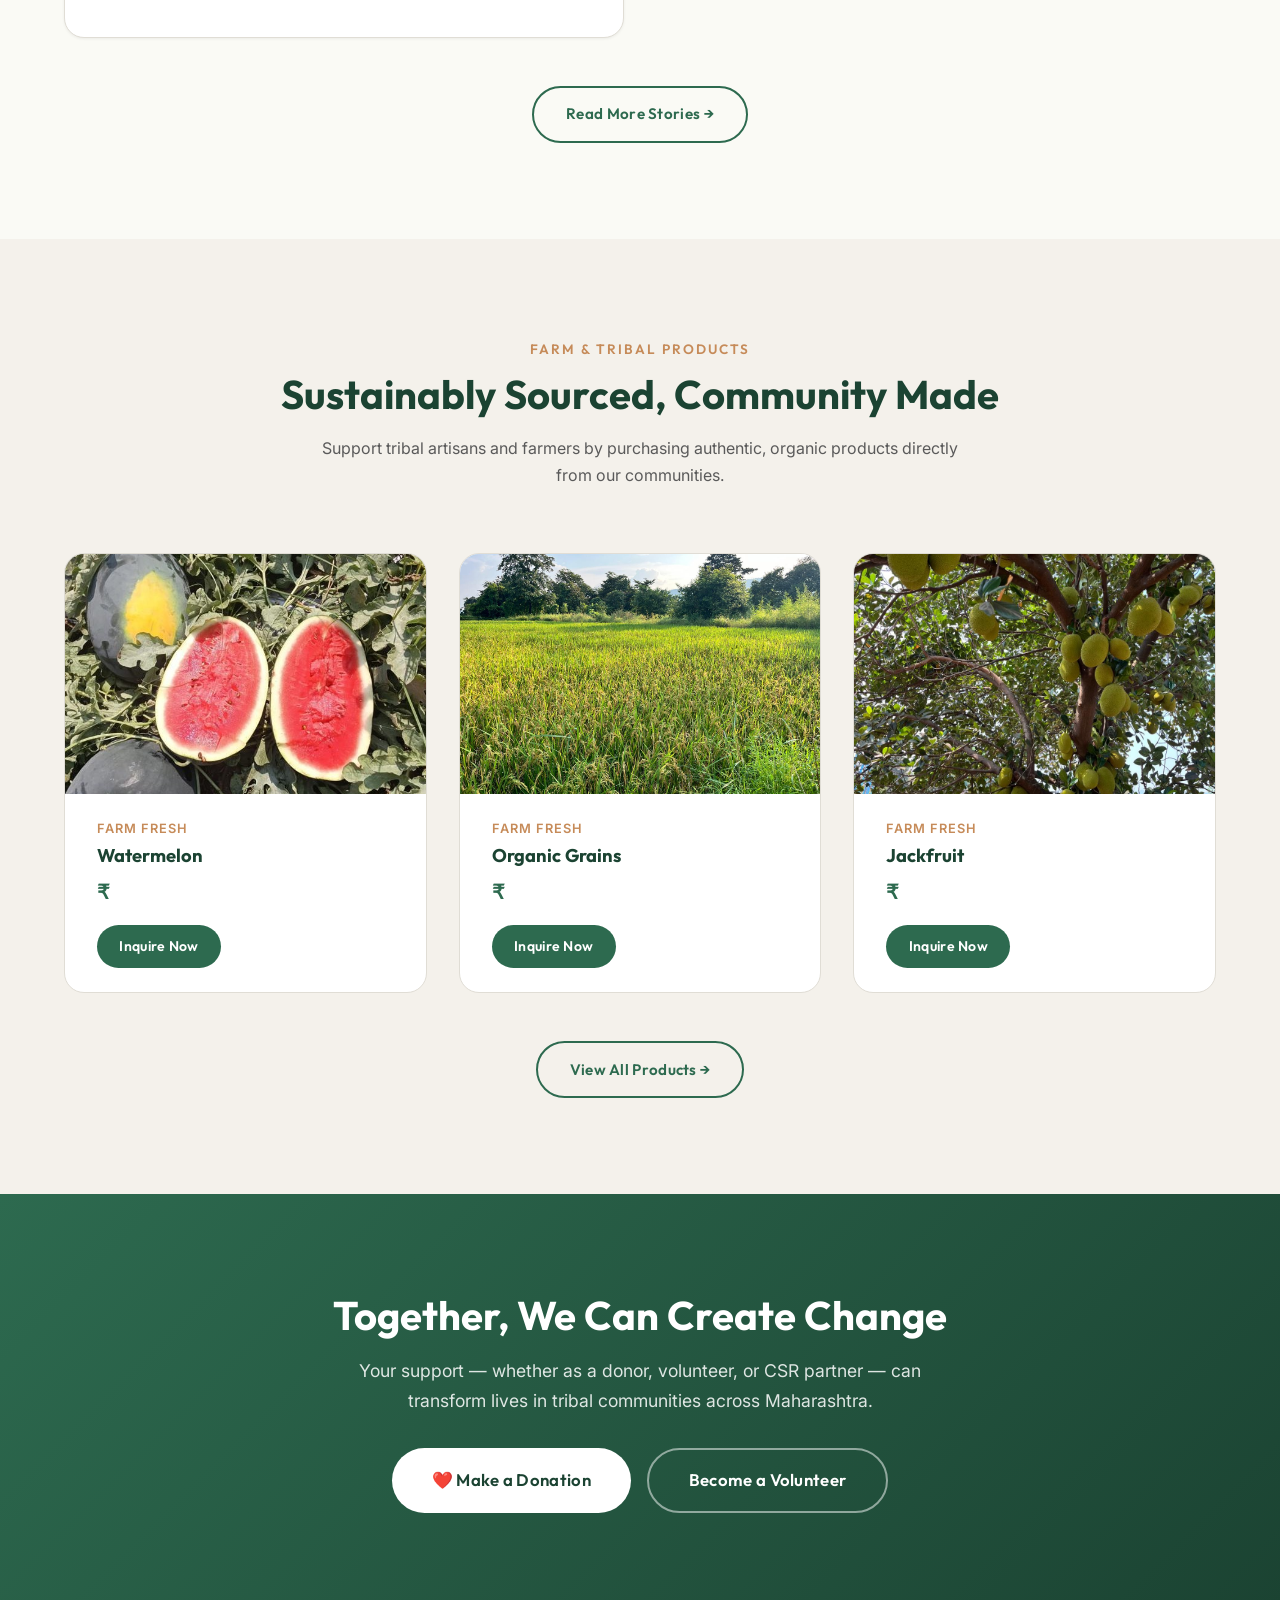
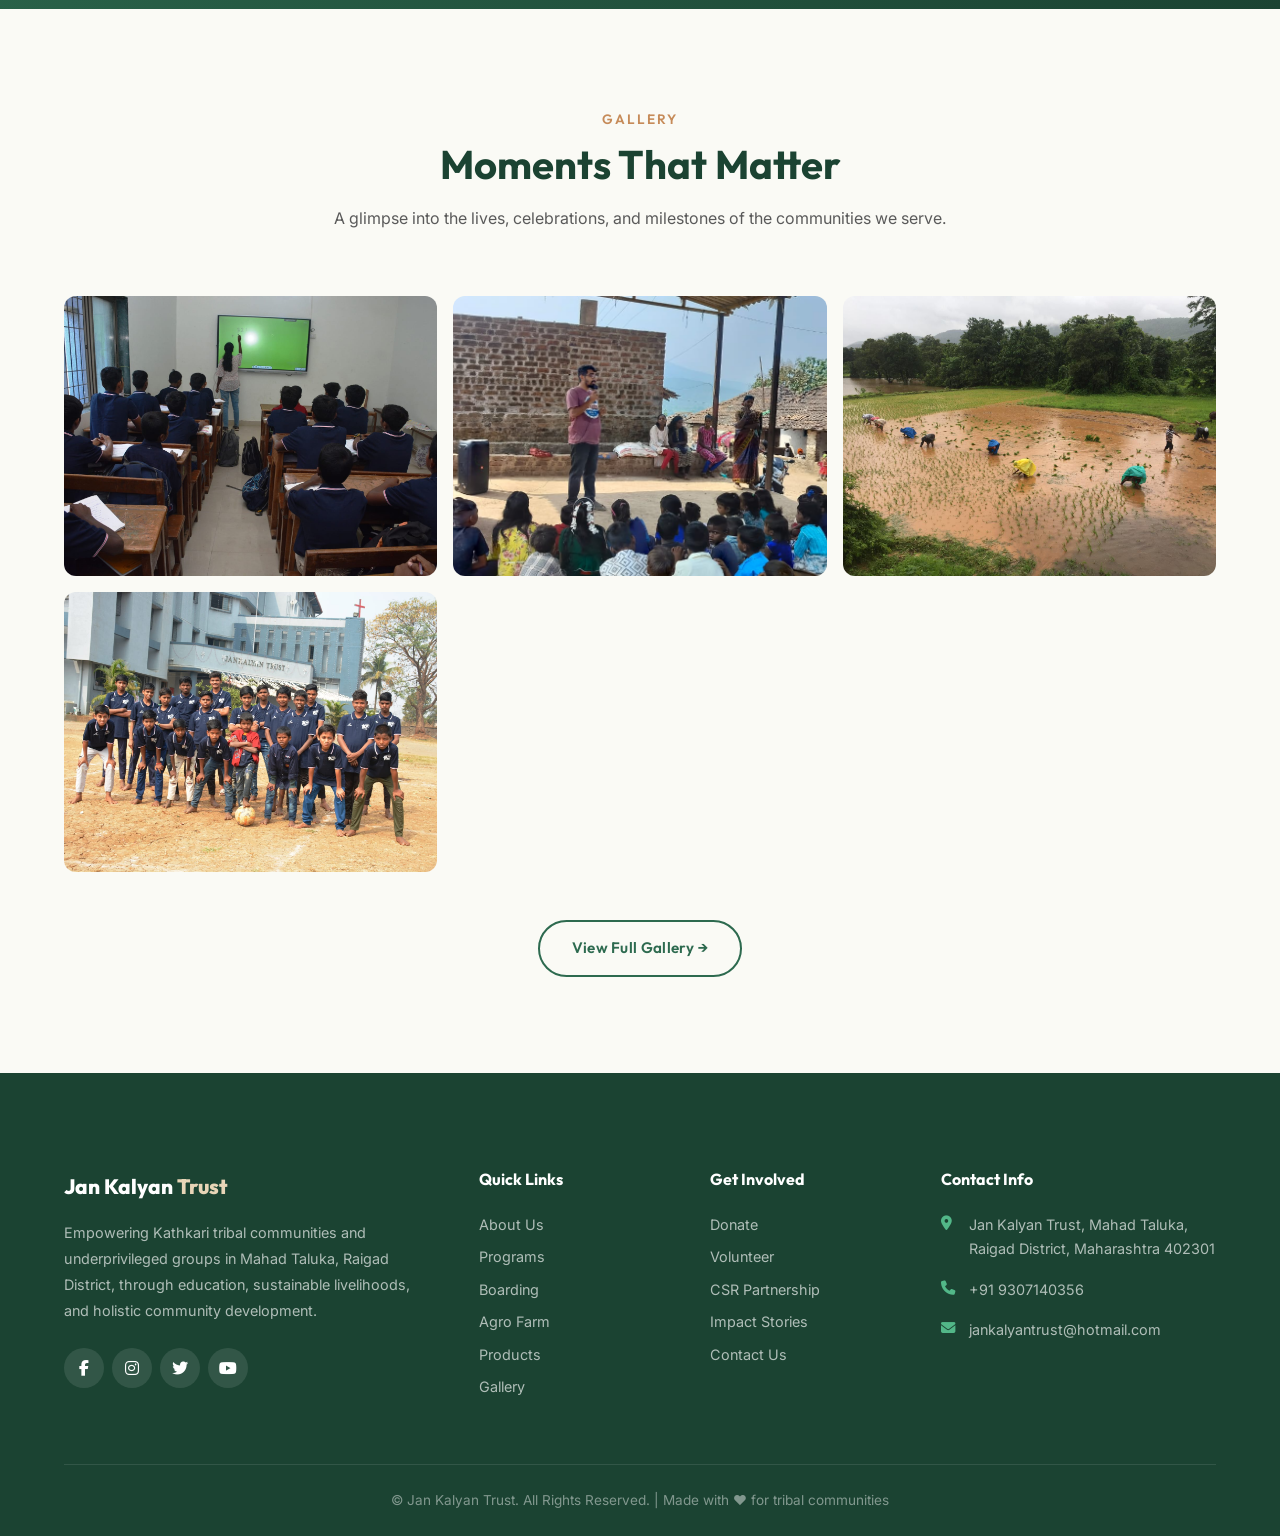
==== commit c458fda9: "user icon added" ====
--- a/index.html
+++ b/index.html
@@ -206,7 +206,7 @@
             "At Jankalyan Trust, Mahad, it was a wonderful experience as I learned many positive things at the Institution. Getting involved in the Social field took me some time, but it was worth working with the Kathkari Tribals in that region, and I still have very fond memories of the many interactions with them. Truly, Jankalyan Trust has been like the backbone for the Tribals in uplifting them, but the work is not yet done, and still more has to be achieved."
           </div>
           <div class="testimonial-card__author">
-            <i class="fa-solid fa-user" class="testimonial-card__avatar"></i>
+            <i class="fa-solid fa-user" style="font-size:40px;"class="testimonial-card__avatar"></i>
             <div>
               <div class="testimonial-card__name">Ivan Kamble</div>
             </div>
@@ -217,7 +217,7 @@
             "Jan Kalyan Trust has been actively involved in transforming and uplifting the lives of many children from the Katkari tribe through free education and boarding. I witnessed their tremendous social work, especially within the Katkari tribal community, as they addressed social issues and assisted with essential documentation. Furthermore, the farm attached to the trust successfully produces paddy, vegetables, and fruits. By employing community members and hiring local tribal workers, the farm actively promotes job creation and community upliftment. I convey my best wishes to the priest team and everyone involved in the affairs of the Trust."
           </div>
           <div class="testimonial-card__author">
-            <i class="fa-solid fa-user" class="testimonial-card__avatar"></i>
+            <i class="fa-solid fa-user" style="font-size:40px;" class="testimonial-card__avatar"></i>
             <div>
               <div class="testimonial-card__name">Brayan Mathias</div>
             </div>
@@ -227,7 +227,7 @@
             "Jankalyan Trust, a place that opens the door to multiple opportunities. It taught me multiple things and was a key element of my growth. Varying from agriculture, which is one of the oldest occupations in the world, to the social service sector, where it empowers those who are in the most need of it, it has not only enriched my knowledge but also shaped my character in a better manner."
           </div>
           <div class="testimonial-card__author">
-            <i class="fa-solid fa-user" class="testimonial-card__avatar"></i>
+            <i class="fa-solid fa-user" style="font-size:40px;" class="testimonial-card__avatar"></i>
             <div>
               <div class="testimonial-card__name">Jobin Jayabalan</div>
             </div>
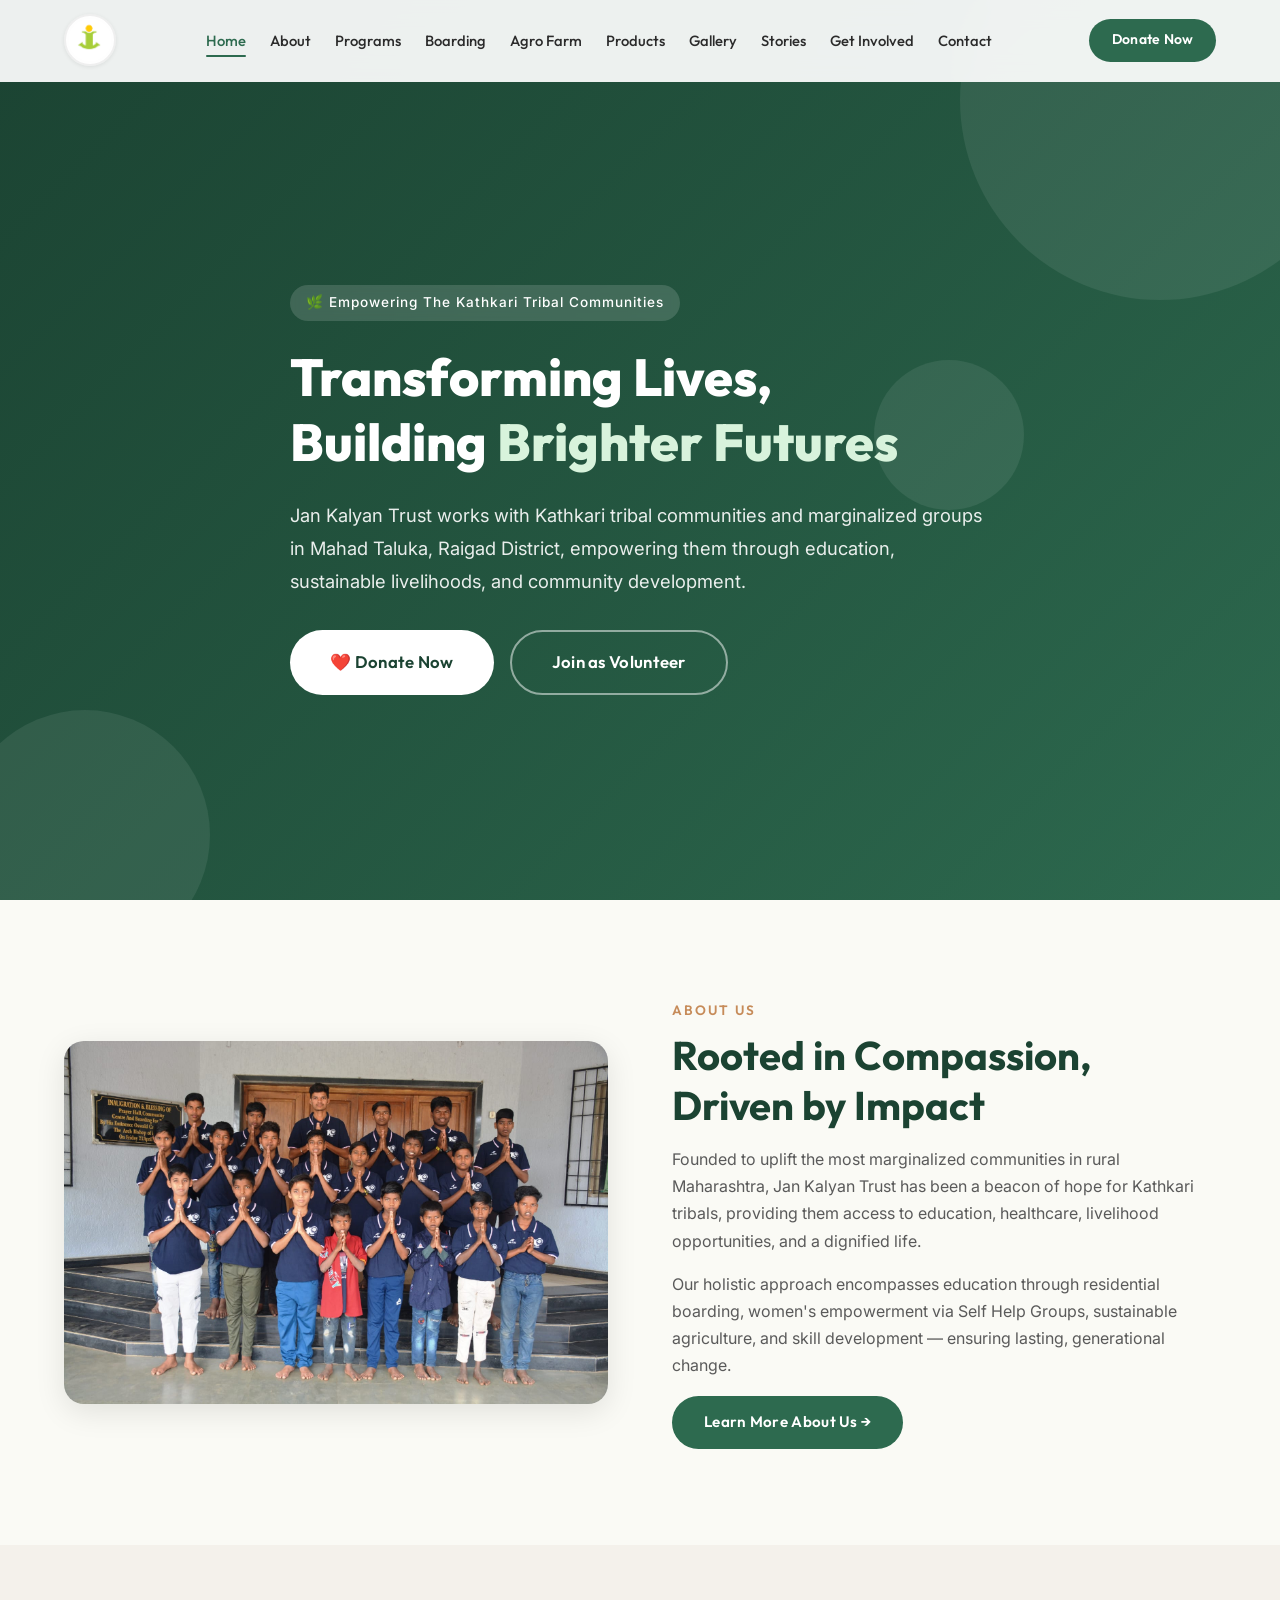
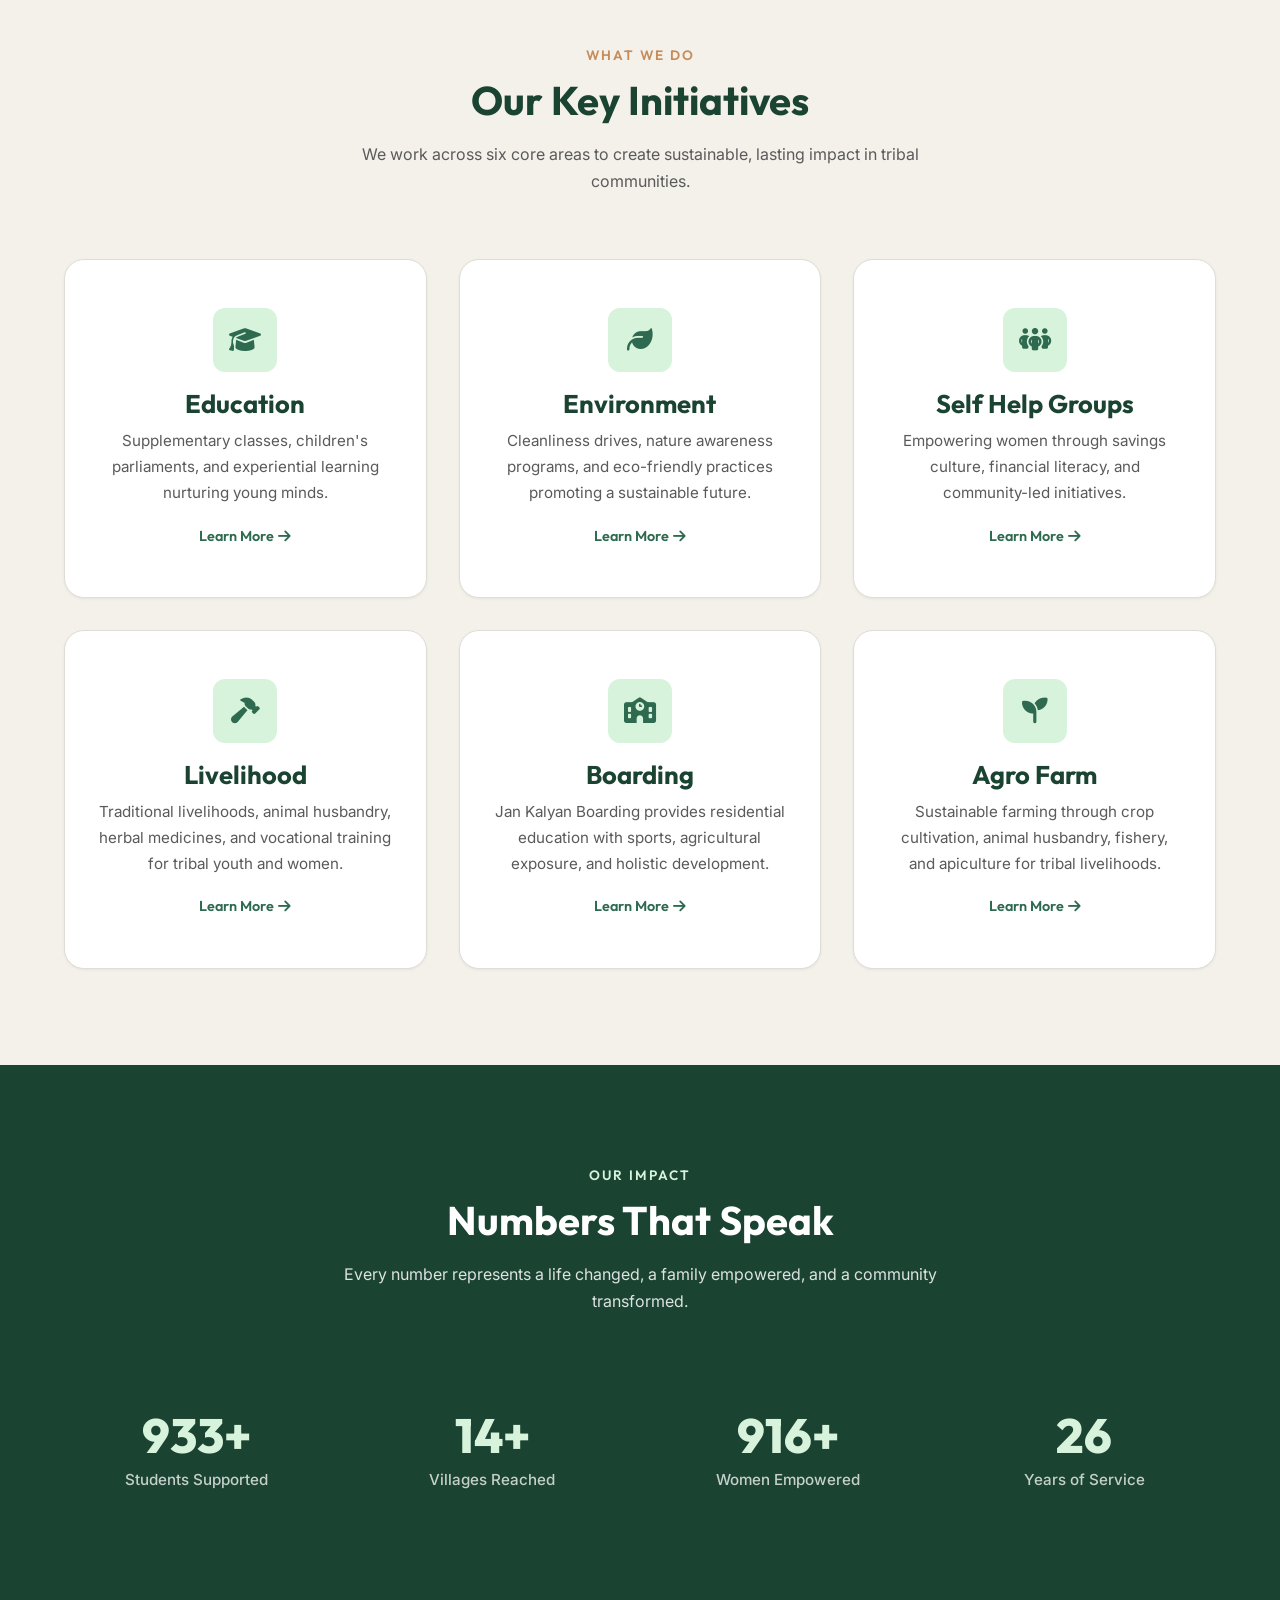
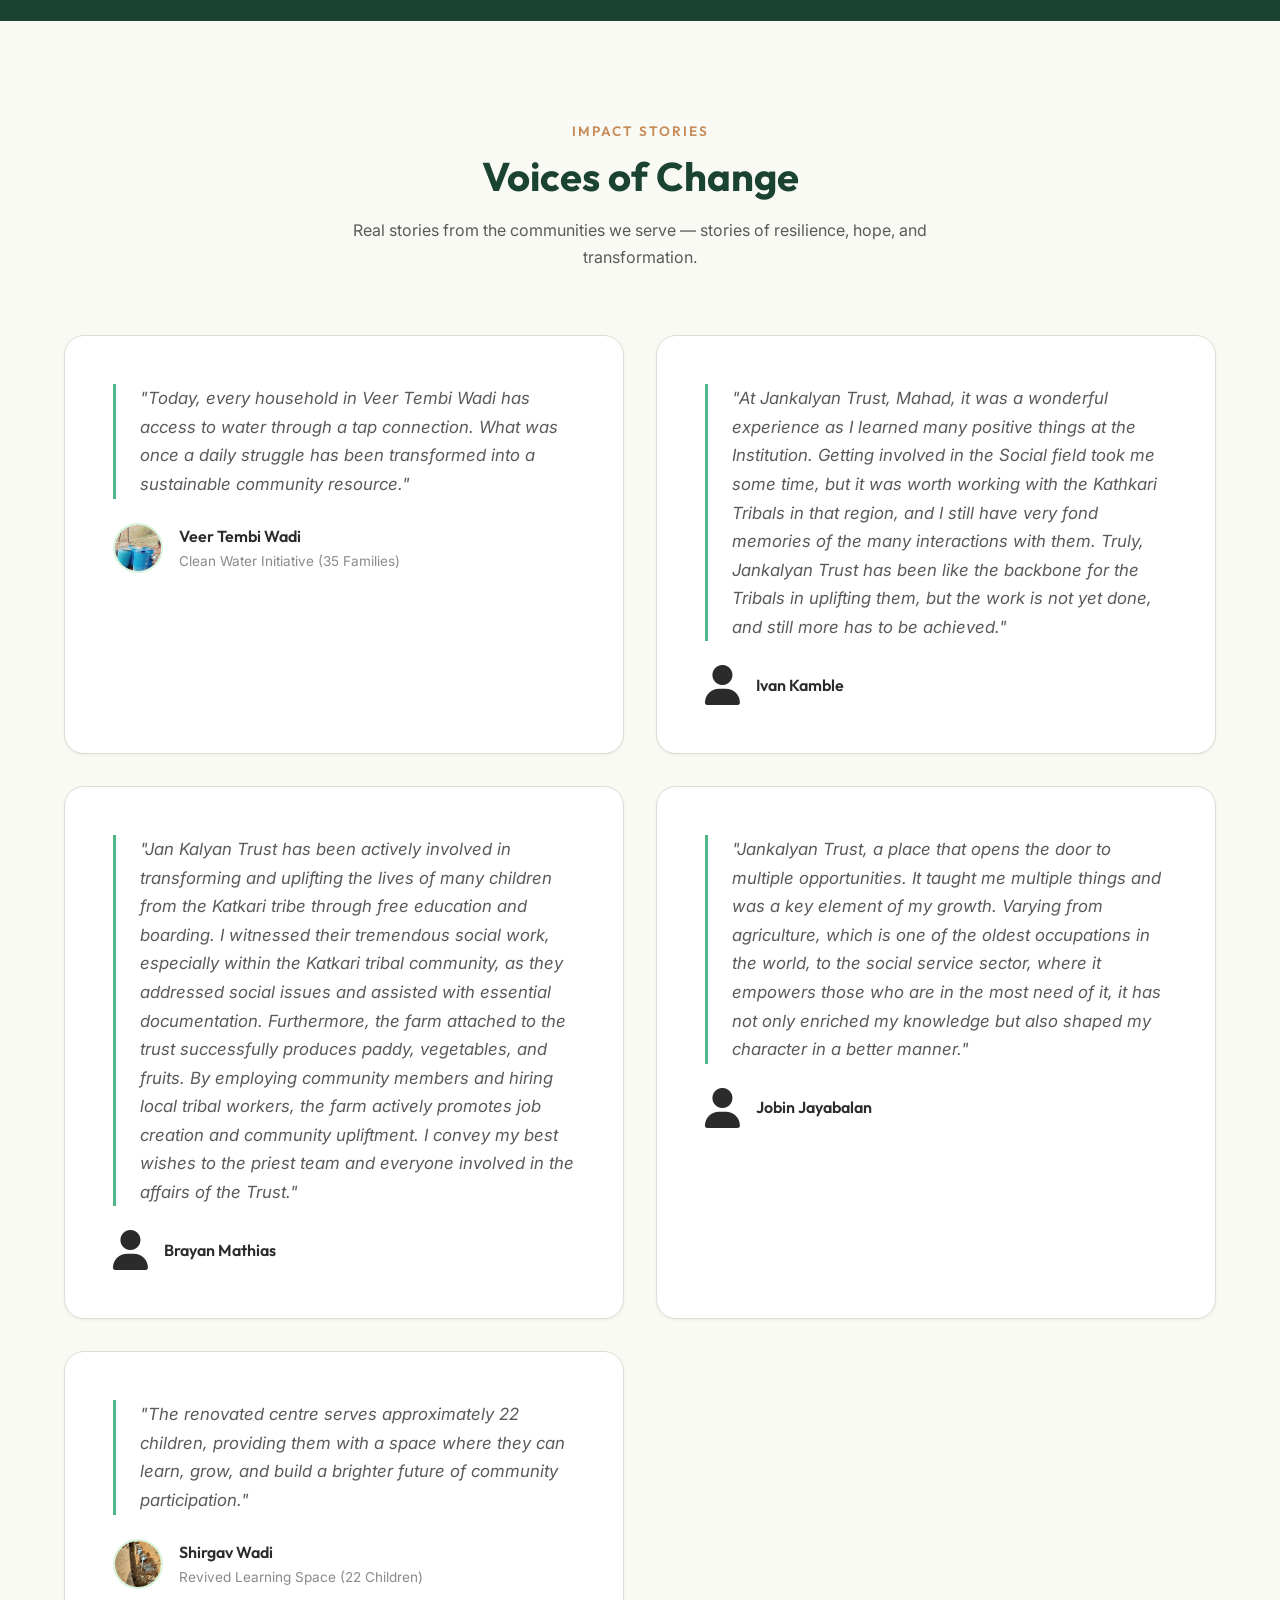
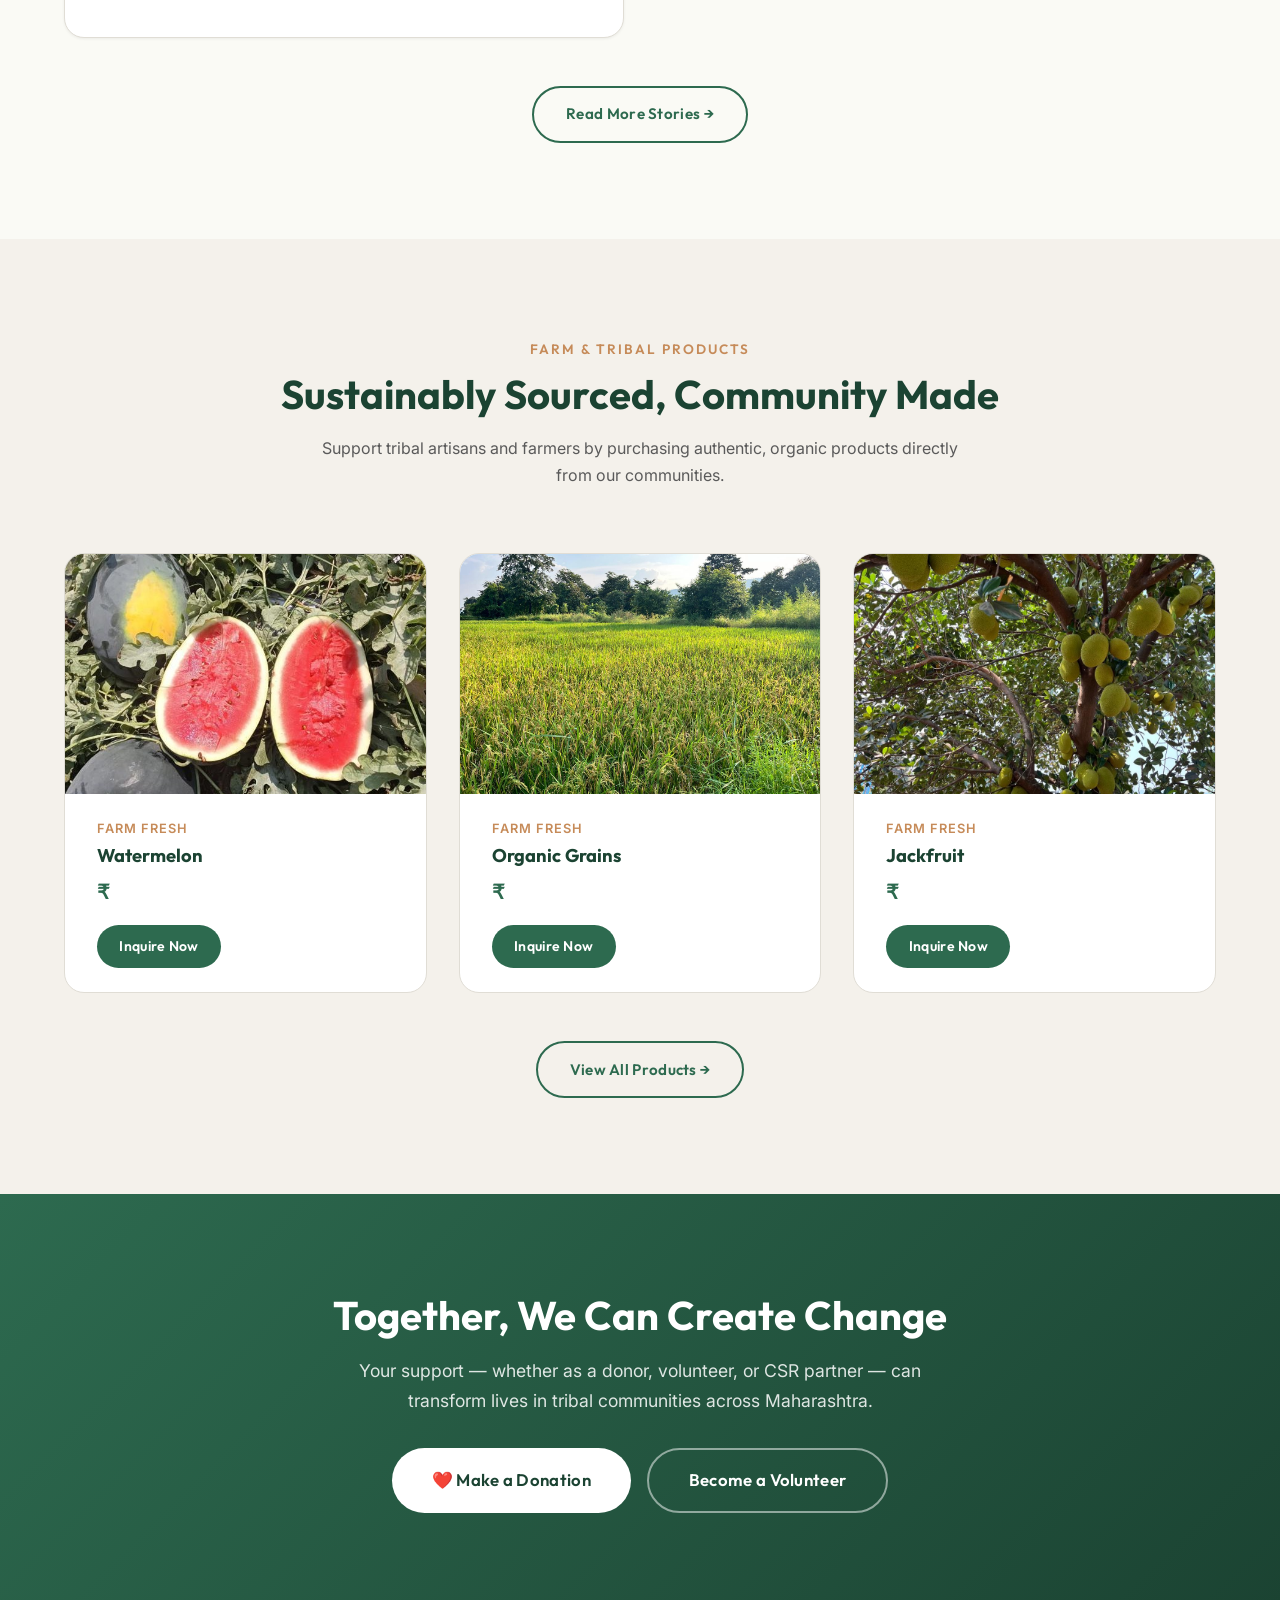
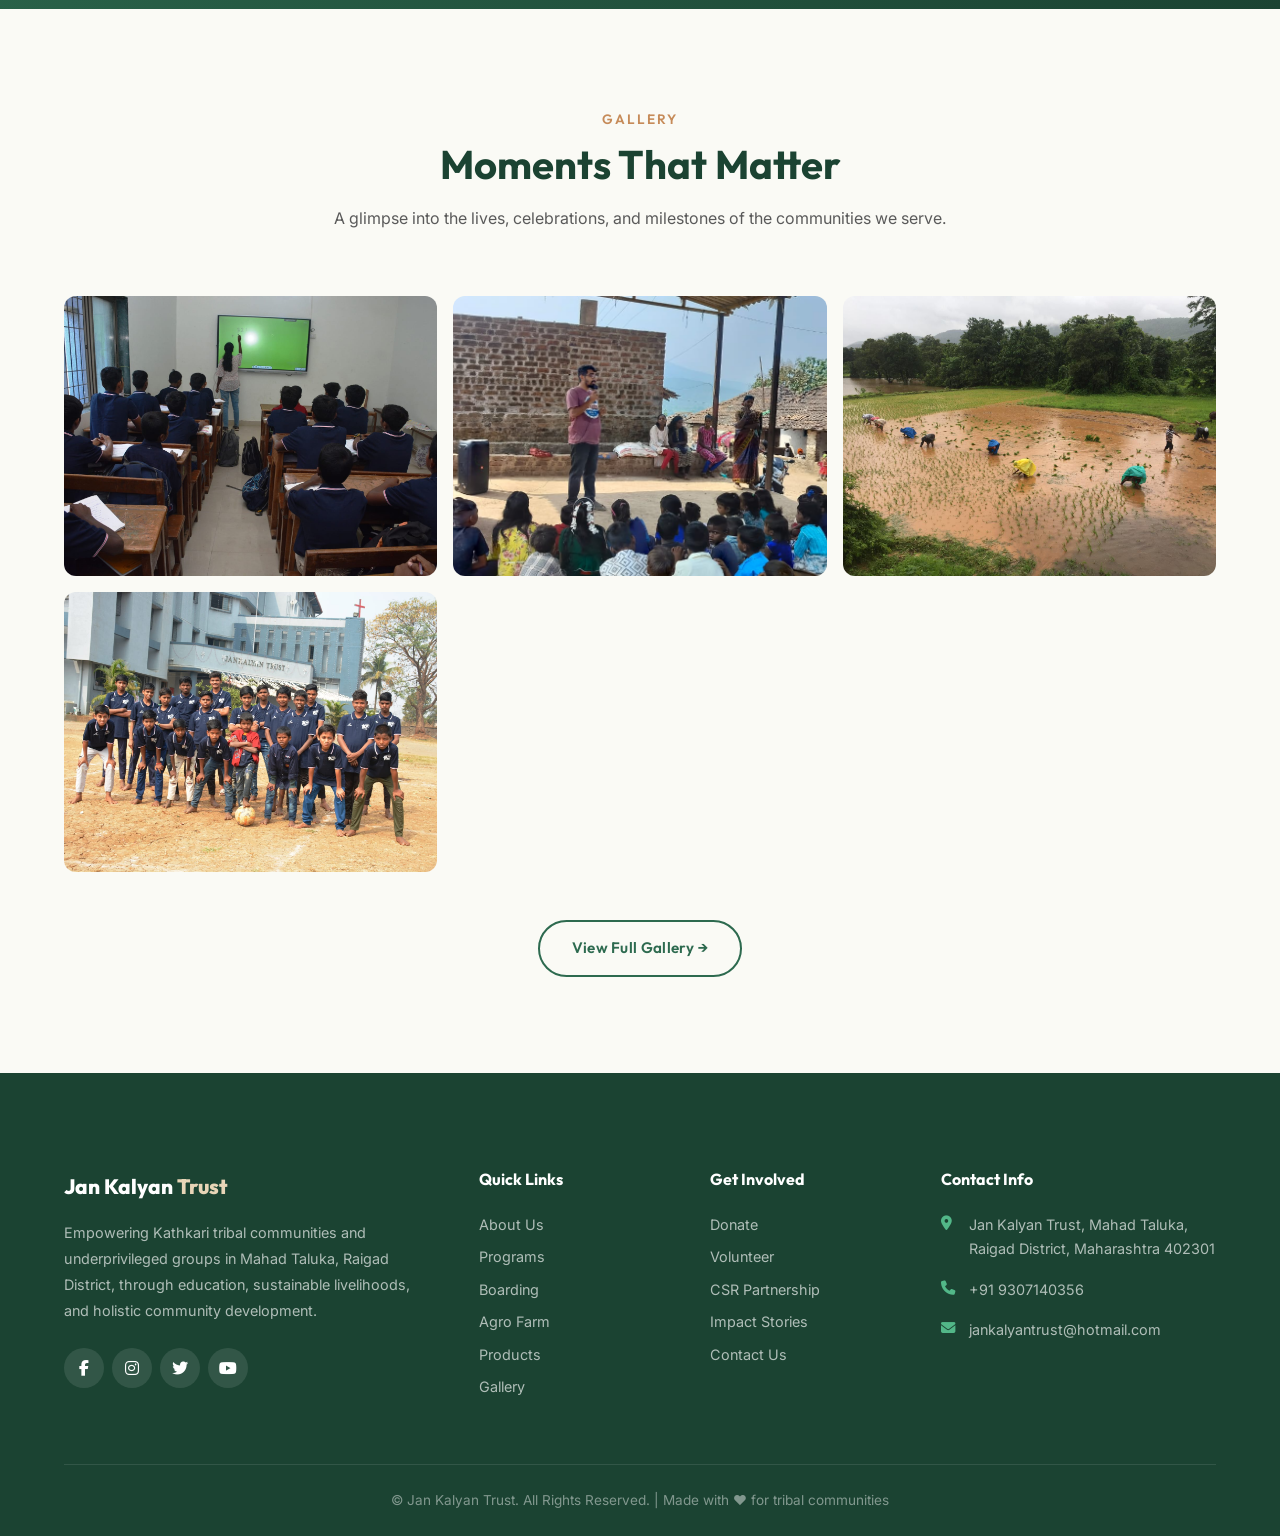
==== commit 2719622a: "Logo replaced" ====
--- a/index.html
+++ b/index.html
@@ -16,10 +16,7 @@
   <!-- ========== NAVBAR ========== -->
   <nav class="navbar" id="navbar">
     <div class="container navbar__inner">
-      <a href="index.html" class="navbar__logo">
-        <div class="navbar__logo-icon">JK</div>
-        Jan Kalyan <span>Trust</span>
-      </a>
+      <a href="index.html" class="navbar__logo"><img src="Res/Trust Logo white bg.PNG" alt="Jan Kalyan Trust" class="navbar__logo-img"></a>
       <div class="navbar__links">
         <a href="index.html" class="active">Home</a>
         <a href="about.html">About</a>
--- a/css/style.css
+++ b/css/style.css
@@ -238,17 +238,16 @@
   color: var(--clr-primary-dark);
 }
 .navbar__logo span { color: var(--clr-accent); }
-.navbar__logo-icon {
-  width: 40px;
-  height: 40px;
-  background: var(--clr-primary);
-  color: var(--clr-white);
-  border-radius: var(--radius-md);
-  display: flex;
-  align-items: center;
-  justify-content: center;
-  font-size: 1.1rem;
-  font-weight: 700;
+.navbar__logo-img {
+  height: 52px;
+  width: 52px;
+  display: block;
+  object-fit: cover;
+  border-radius: 50%;
+  background: rgba(255,255,255,0.92);
+  border: 2px solid rgba(0,0,0,0.06);
+  box-shadow: 0 1px 4px rgba(0,0,0,0.08);
+  padding: 2px;
 }
 .navbar__links {
   display: flex;
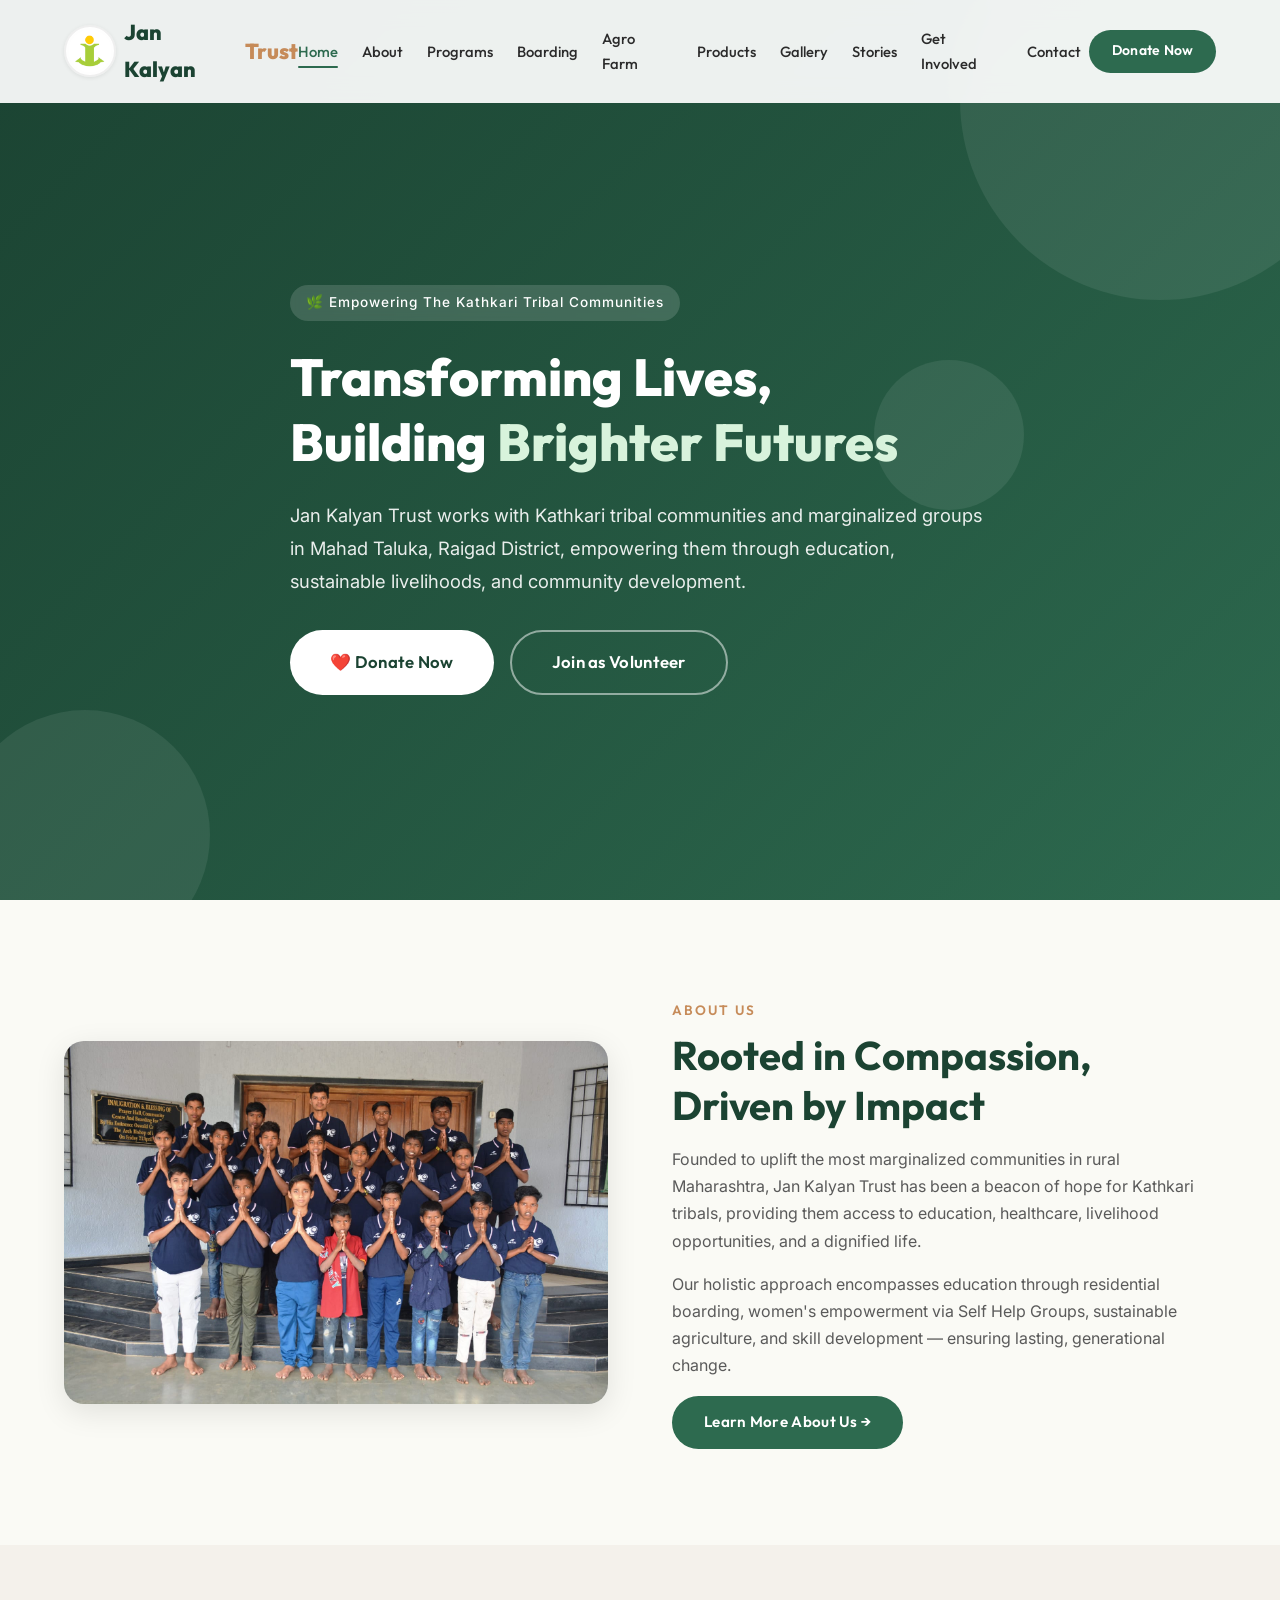
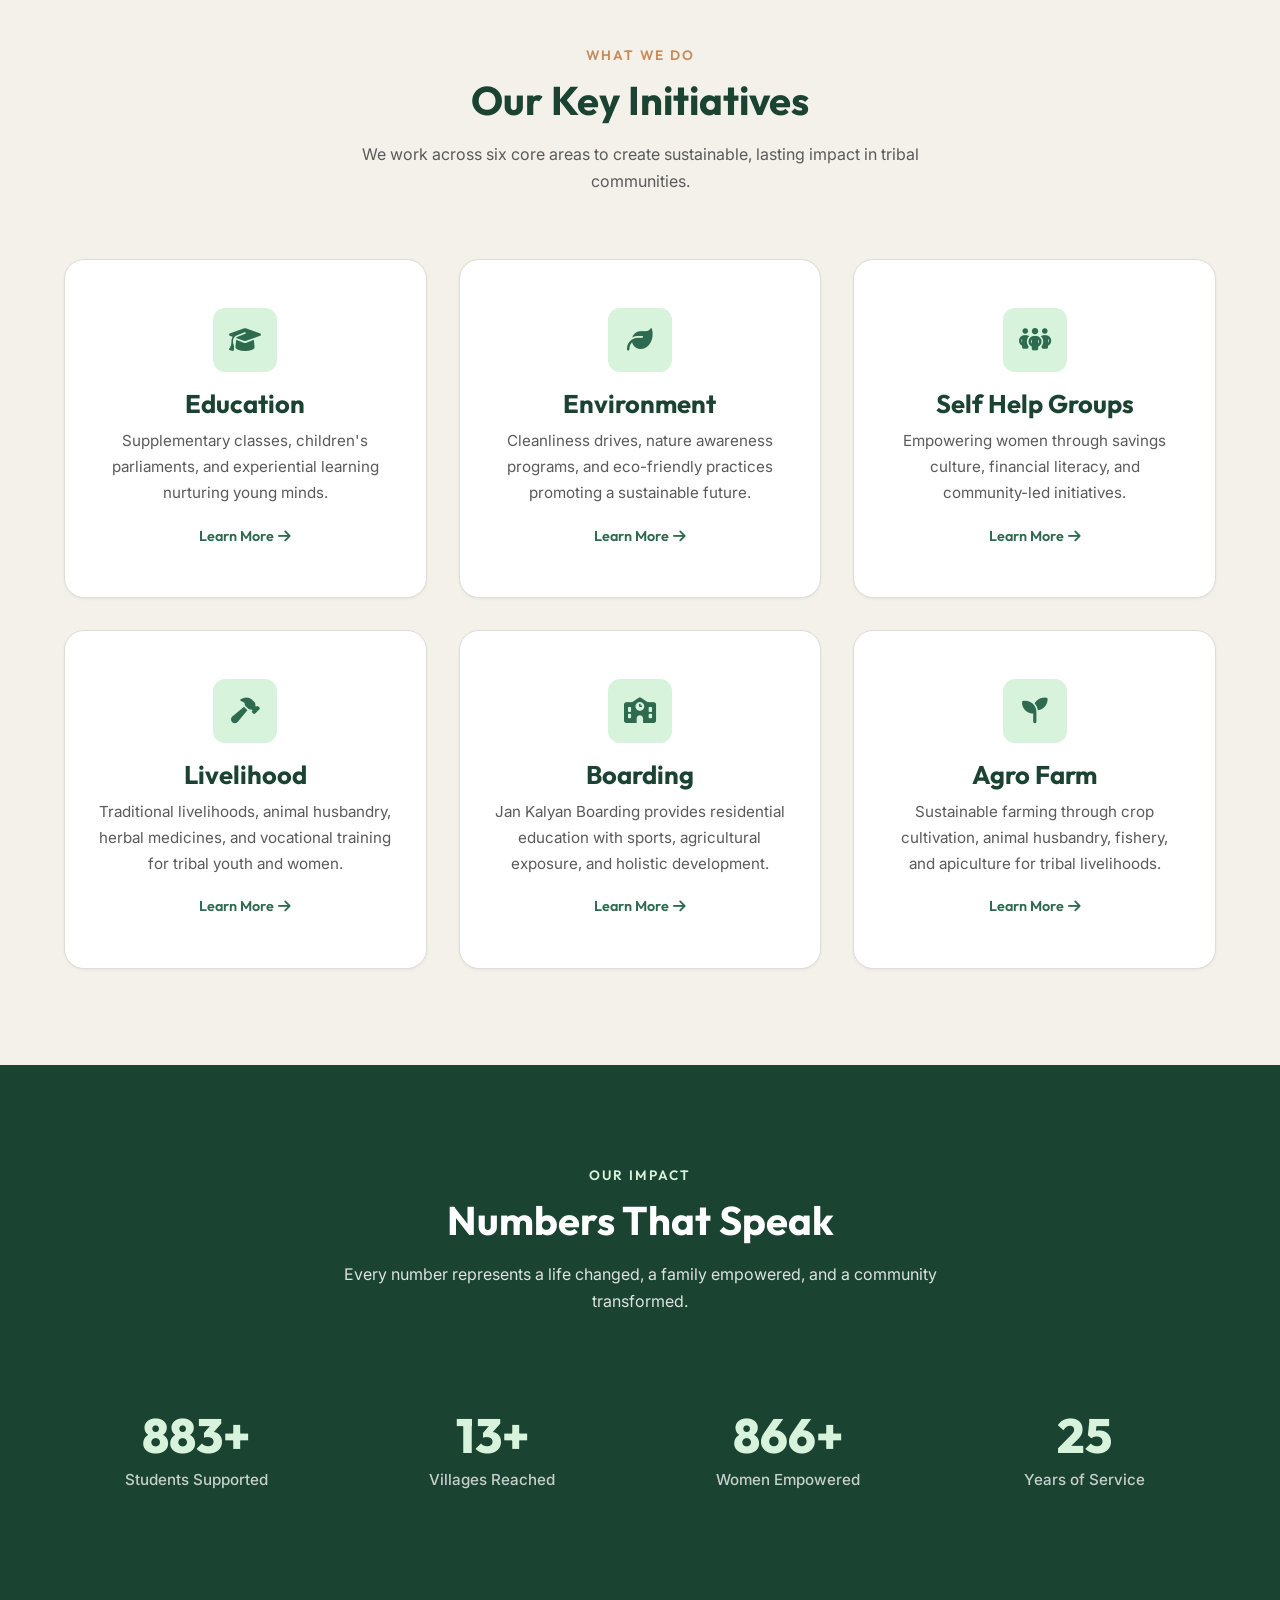
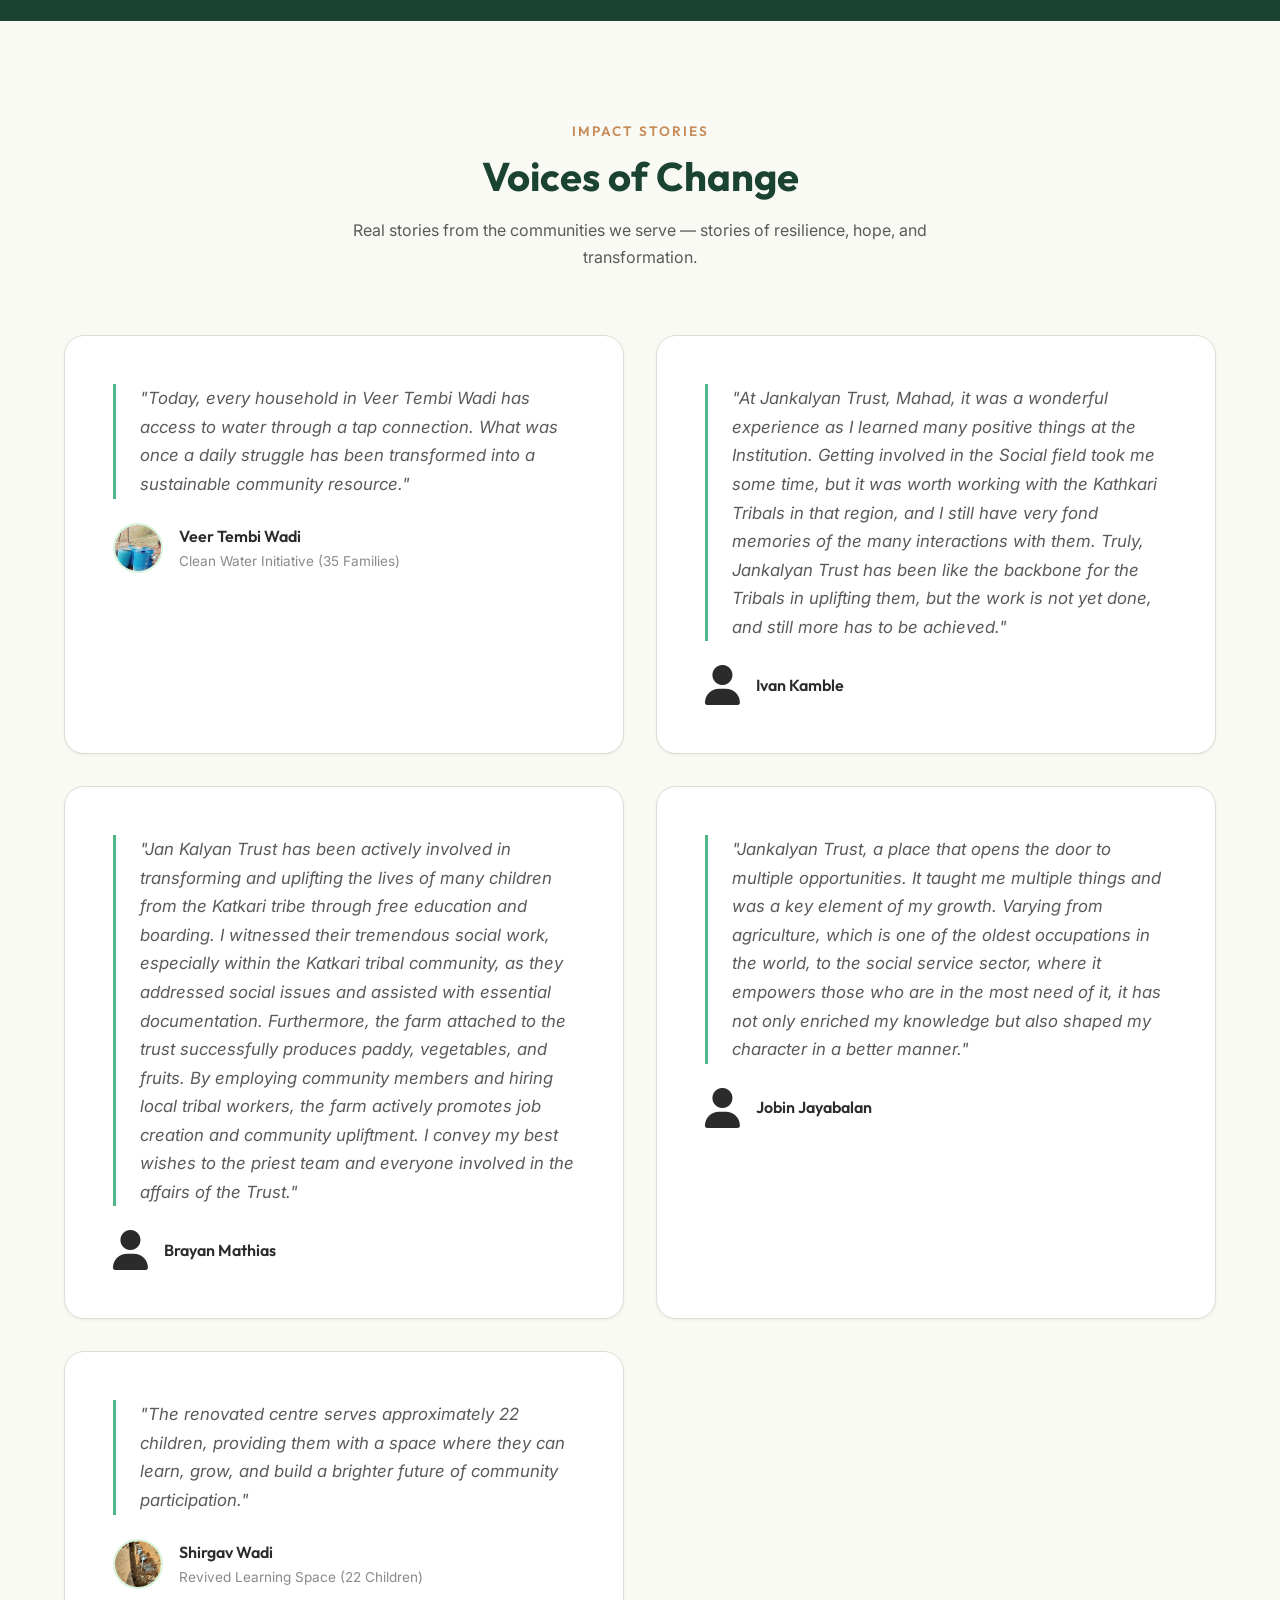
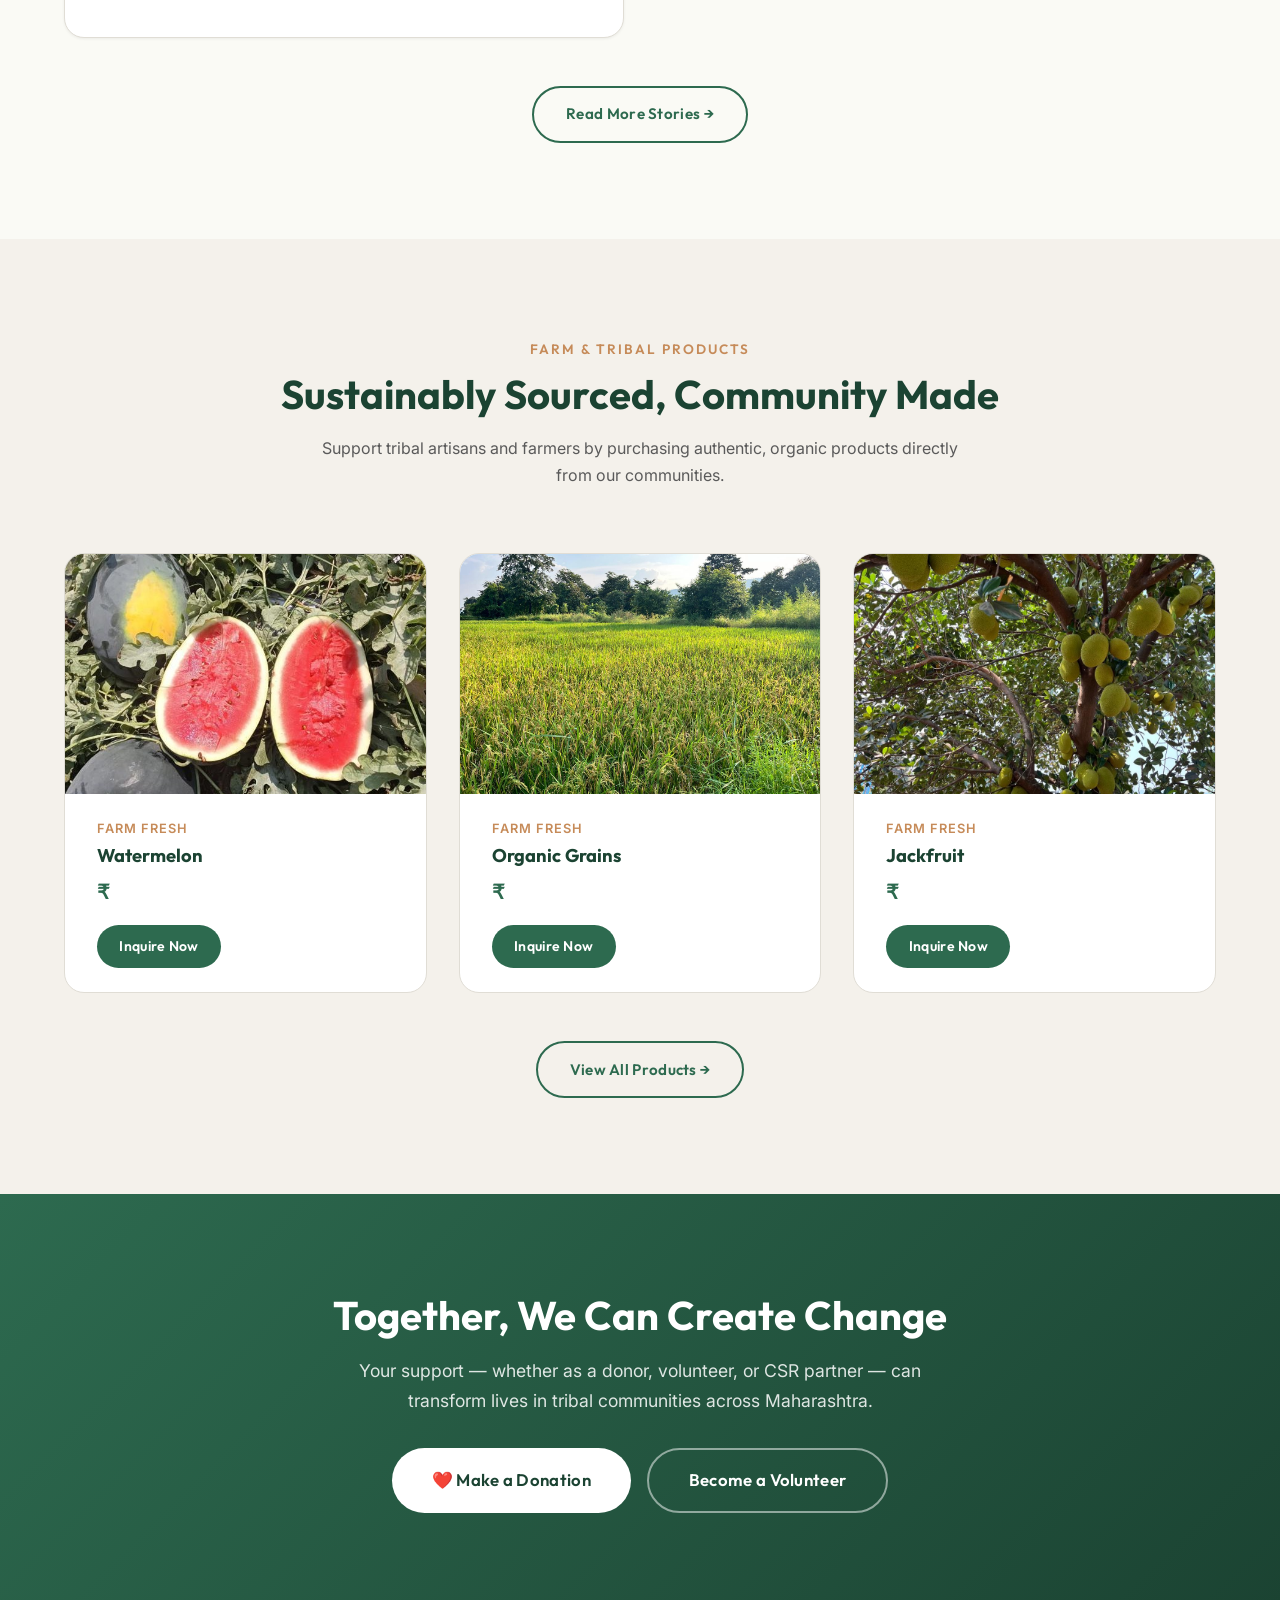
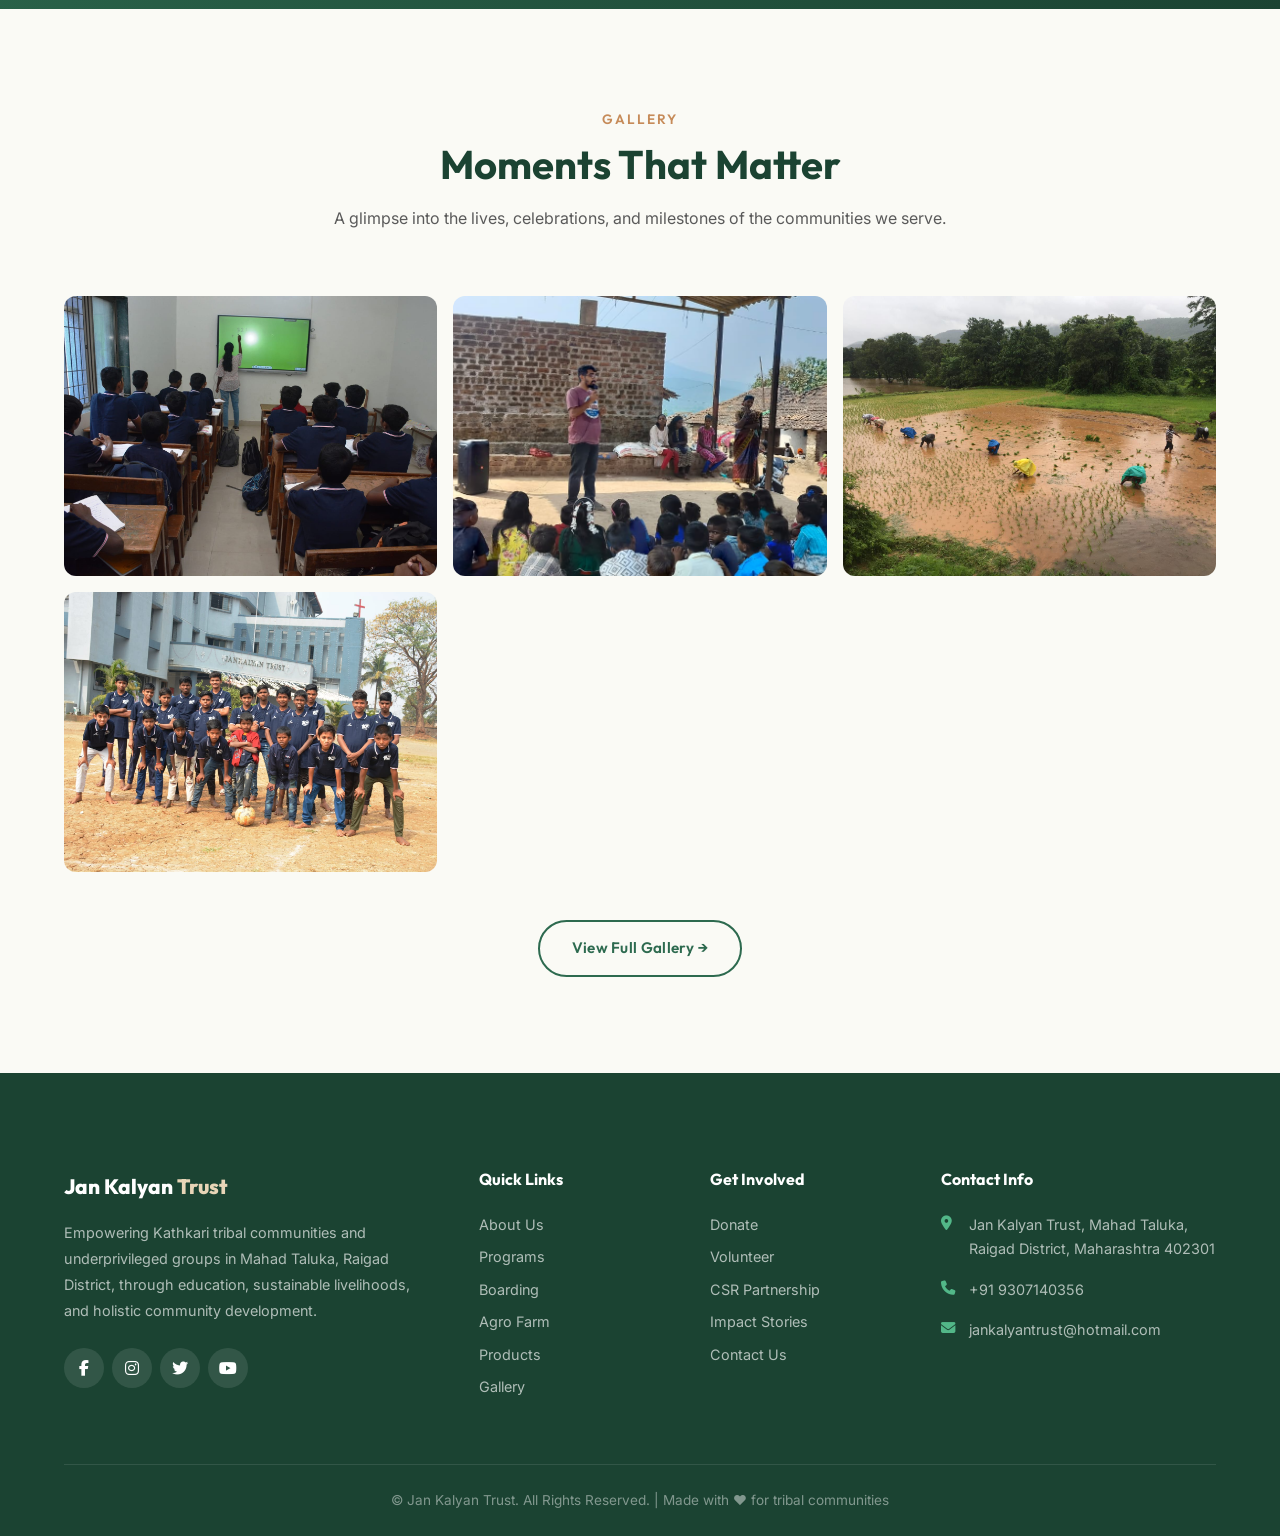
==== commit 1530319a: "Logo Updated" ====
--- a/index.html
+++ b/index.html
@@ -1,4 +1,4 @@
-<!DOCTYPE html>
+﻿<!DOCTYPE html>
 <html lang="en">
 
 <head>
@@ -16,7 +16,7 @@
   <!-- ========== NAVBAR ========== -->
   <nav class="navbar" id="navbar">
     <div class="container navbar__inner">
-      <a href="index.html" class="navbar__logo"><img src="Res/Trust Logo white bg.PNG" alt="Jan Kalyan Trust" class="navbar__logo-img"></a>
+      <a href="index.html" class="navbar__logo"><img src="Res/Trust Logo white bg.PNG" alt="Jan Kalyan Trust" class="navbar__logo-img">Jan Kalyan <span>Trust</span></a>
       <div class="navbar__links">
         <a href="index.html" class="active">Home</a>
         <a href="about.html">About</a>
